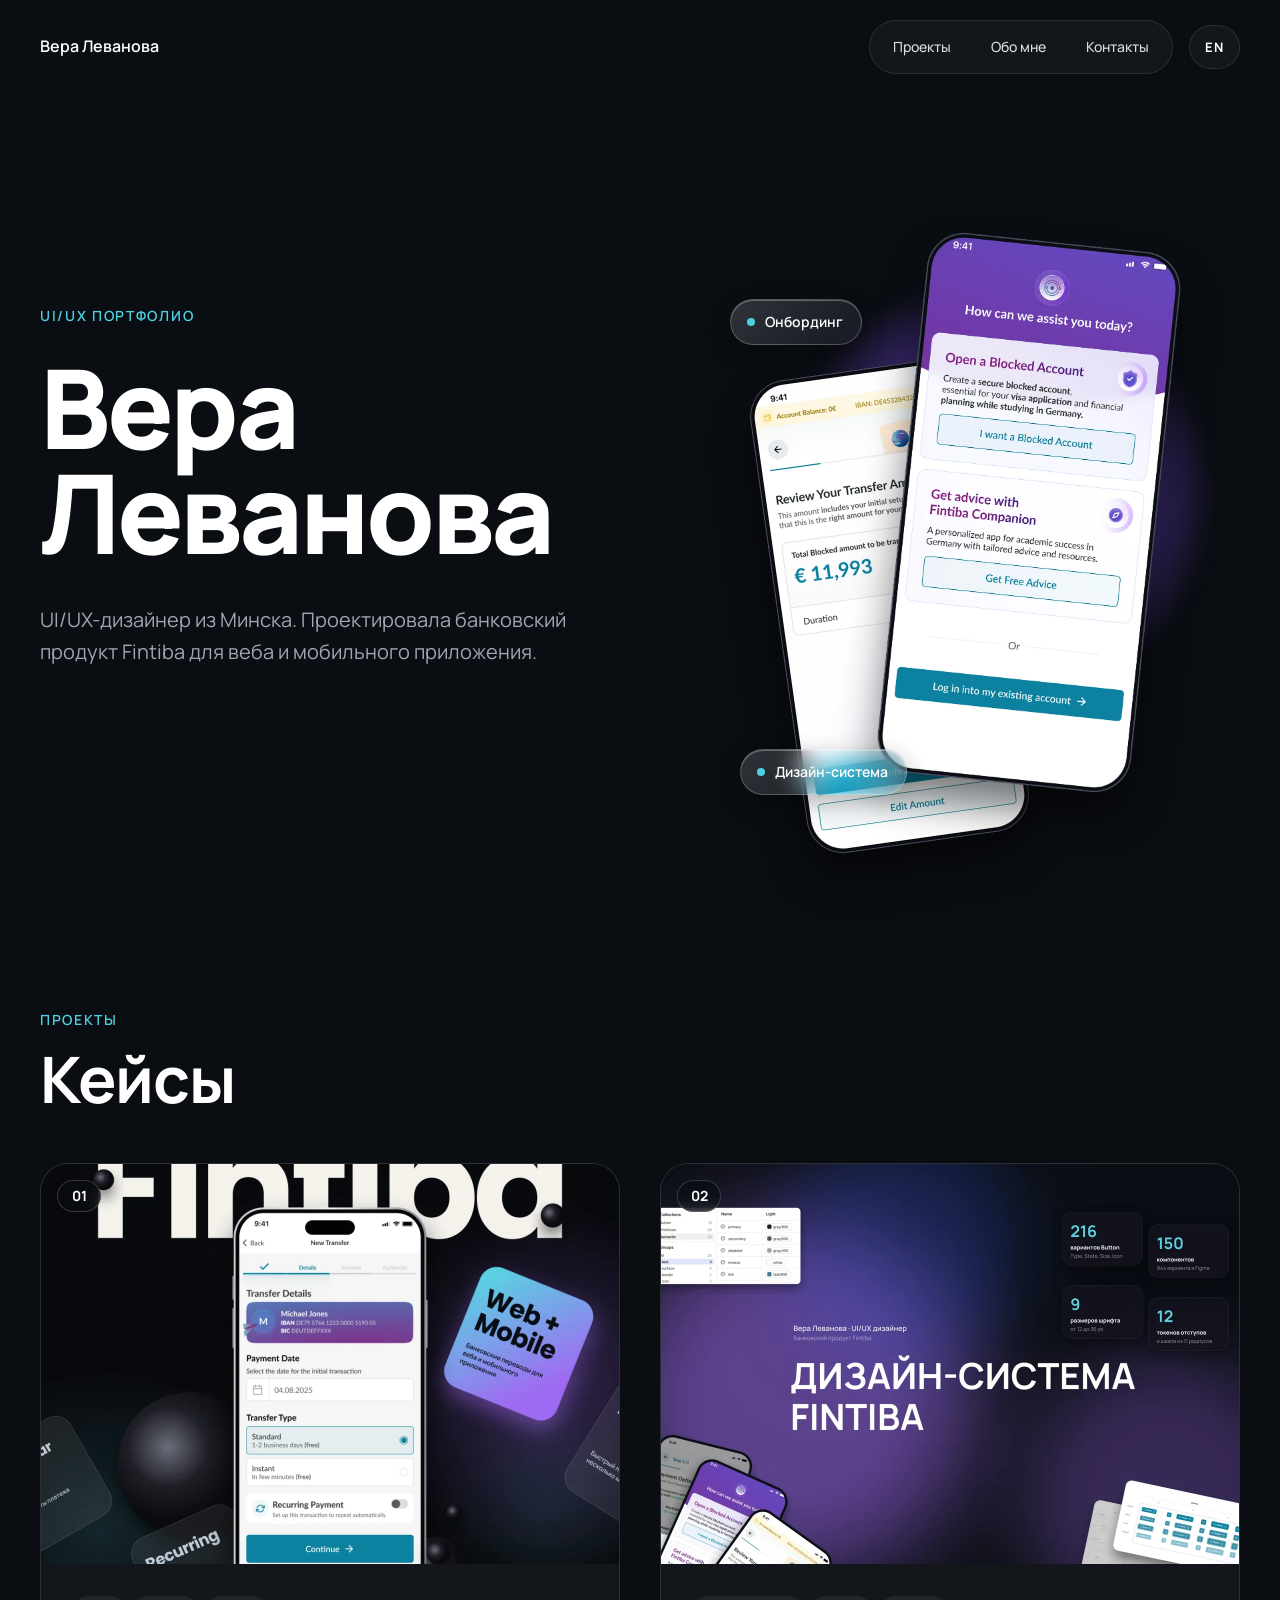
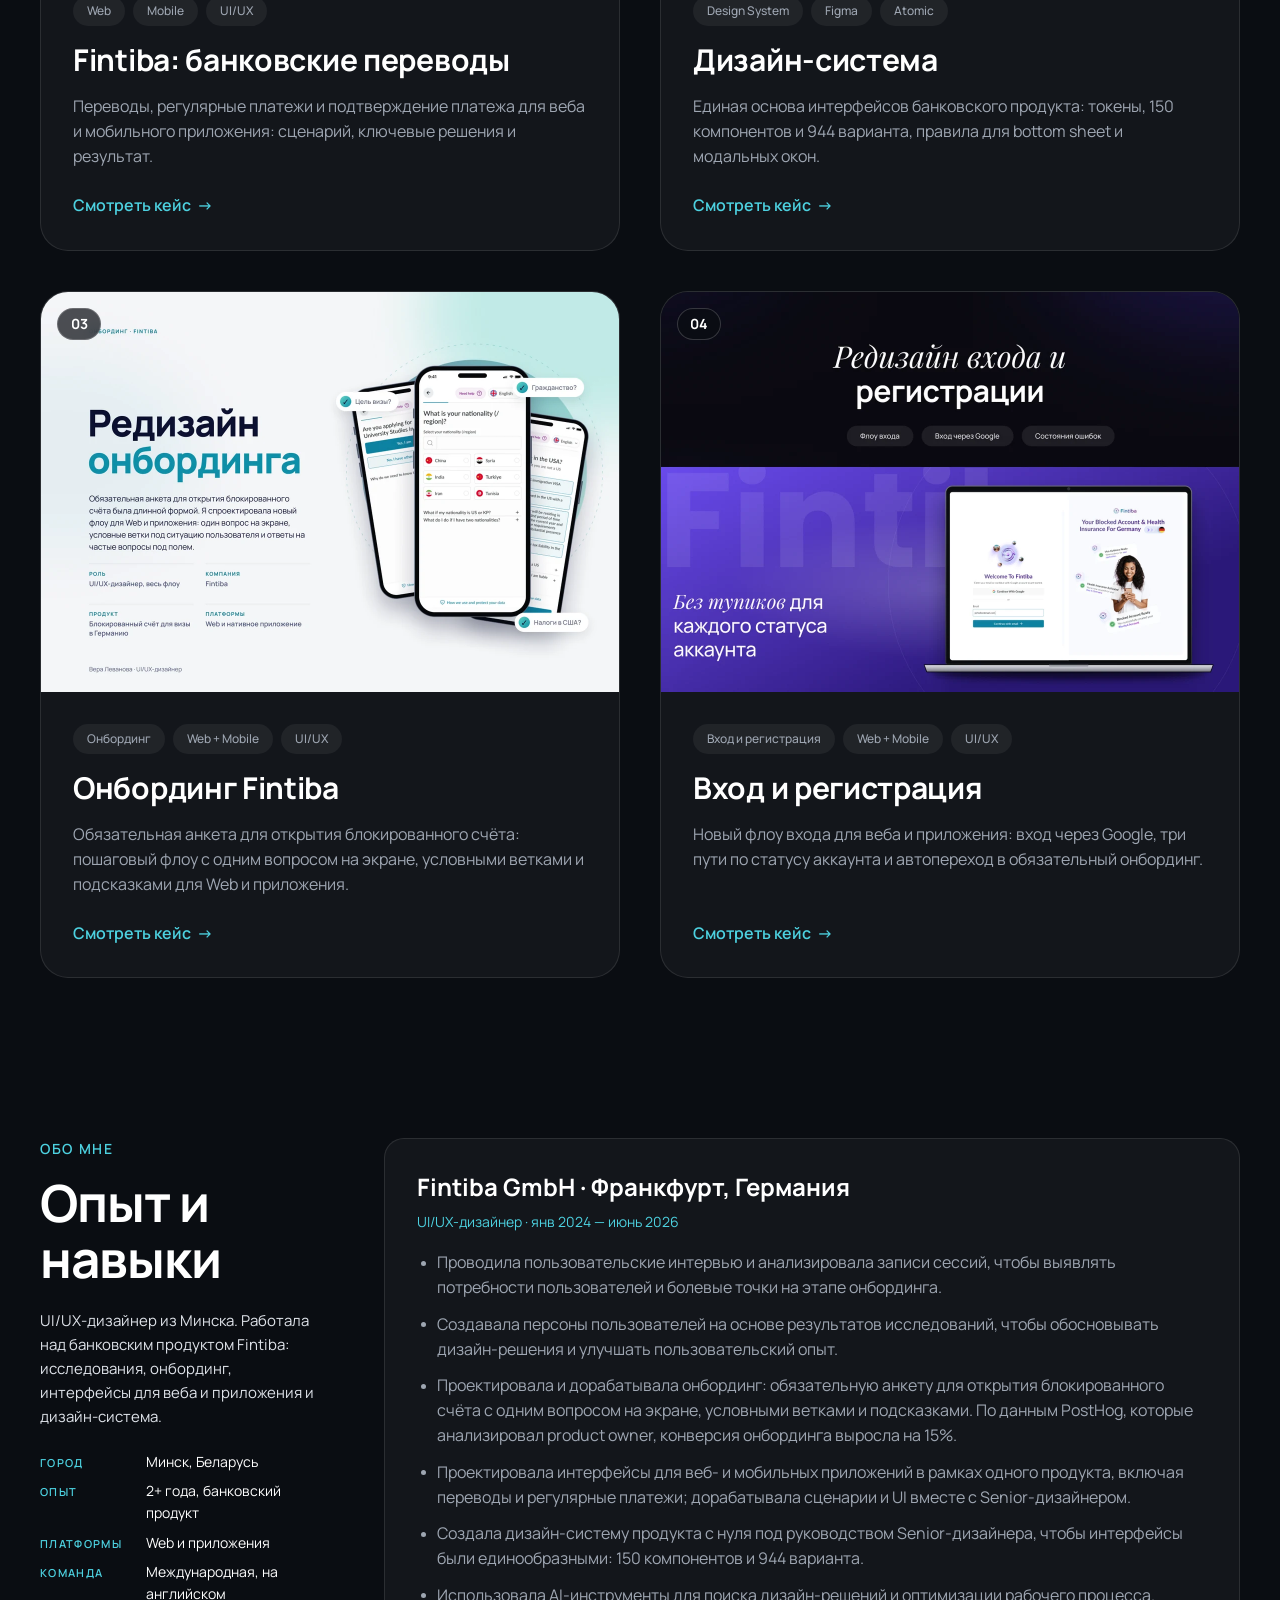
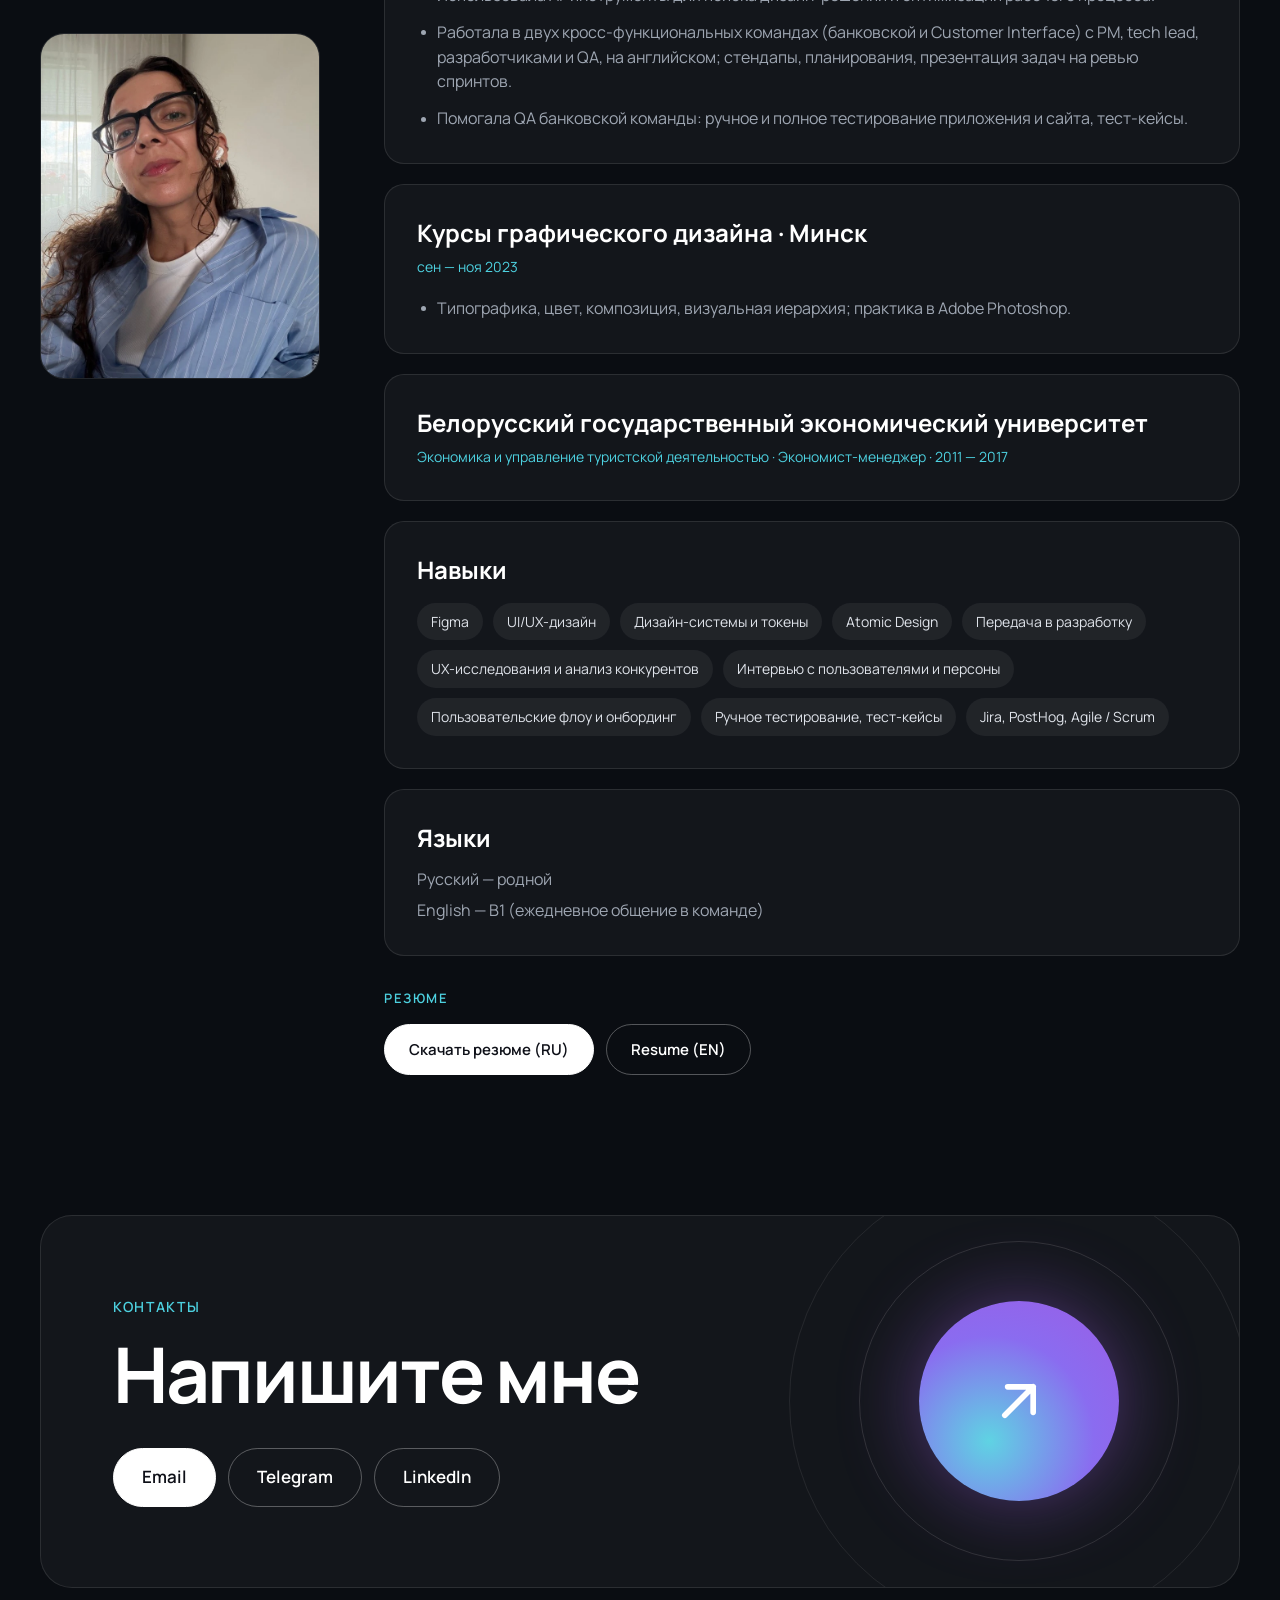
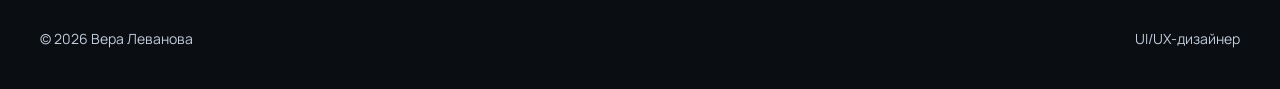
==== index.html @ b976a995 "Login cover: updated alt text Co-Authored-By: Claude Opus 5.5 <noreply@anthropic.com> Claude-Session" ====
<!doctype html>
<html lang="ru">
<head>
  <meta charset="utf-8">
  <meta name="viewport" content="width=device-width, initial-scale=1">
  <title>Вера Леванова — UI/UX-дизайнер</title>
  <meta name="description" content="Портфолио UI/UX-дизайнера Веры Левановой: онбординг, банковские переводы и дизайн-система банковского продукта Fintiba для веба и мобильного приложения.">
  <meta property="og:title" content="Вера Леванова — UI/UX-дизайнер">
  <meta property="og:description" content="Кейсы: онбординг, банковские переводы и дизайн-система Fintiba.">
  <meta property="og:type" content="website">
  <meta property="og:image" content="https://veralevanova.github.io/assets/img/og-cover.jpg">
  <meta property="og:image:width" content="1200">
  <meta property="og:image:height" content="630">
  <meta property="og:url" content="https://veralevanova.github.io/">
  <meta name="twitter:card" content="summary_large_image">
  <link rel="canonical" href="https://veralevanova.github.io/">
  <meta name="theme-color" content="#0a0d12">
  <link rel="alternate" hreflang="ru" href="https://veralevanova.github.io/">
  <link rel="alternate" hreflang="en" href="https://veralevanova.github.io/en/">
  <link rel="icon" href="assets/img/favicon.svg" type="image/svg+xml">
  <link rel="preconnect" href="https://fonts.googleapis.com">
  <link rel="preconnect" href="https://fonts.gstatic.com" crossorigin>
  <link href="https://fonts.googleapis.com/css2?family=Manrope:wght@400;500;600;700;800&display=swap" rel="stylesheet">
  <link rel="stylesheet" href="assets/css/site.css?v=1793400040">
</head>
<body class="home">
  <a class="skip-link" href="#main">Перейти к содержимому</a>

  <header class="site-header">
    <div class="container">
      <a class="brand" href="index.html">Вера Леванова</a>
      <button class="burger" type="button" aria-label="Меню" aria-expanded="false" aria-controls="site-nav"><span></span><span></span></button>
      <nav class="nav-pill" id="site-nav" aria-label="Основная навигация">
        <a href="#projects">Проекты</a>
        <a href="#about">Обо мне</a>
        <a href="#contacts">Контакты</a>
      </nav>
      <a class="lang-switch" href="en/" hreflang="en" lang="en" aria-label="English version">EN</a>
    </div>
  </header>

  <main id="main">
    <section class="hero">
      <div class="container hero-grid">
        <div class="hero-text">
          <p class="eyebrow">UI/UX портфолио</p>
          <h1>Вера<br>Леванова</h1>
          <p class="lead">UI/UX-дизайнер из Минска. Проектировала банковский продукт Fintiba для веба и мобильного приложения.</p>
        </div>
        <div class="hero-visual" aria-hidden="true">
          <div class="orb-glow"></div>
          <img class="ph ph--tr" src="assets/img/hero-phone-tr-hd2.webp" width="469" height="684" alt="">
          <img class="ph ph--home" src="assets/img/hero-phone-home-hd2.webp" width="490" height="746" alt="">
          <span class="hero-chip hero-chip--onb"><i></i>Онбординг</span>
          <span class="hero-chip hero-chip--ds"><i></i>Дизайн-система</span>
        </div>
      </div>
    </section>

    <section class="section" id="projects">
      <div class="container">
        <p class="eyebrow">Проекты</p>
        <h2 class="section-title">Кейсы</h2>

        <div class="cases-grid">
          <a class="case-card" href="cases/transfers.html">
            <span class="case-num">01</span>
            <img class="cover" src="assets/img/cover-transfers.webp?v=1793200008" width="1156" height="800" alt="Обложка кейса: экран нового перевода в мобильном приложении Fintiba" loading="lazy">
            <div class="body">
              <div class="tags"><span class="tag">Web</span><span class="tag">Mobile</span><span class="tag">UI/UX</span></div>
              <h3>Fintiba: банковские переводы</h3>
              <p>Переводы, регулярные платежи и подтверждение платежа для веба и мобильного приложения: сценарий, ключевые решения и результат.</p>
              <span class="link-arrow">Смотреть кейс <span class="arr" aria-hidden="true">→</span></span>
            </div>
          </a>

          <a class="case-card" href="cases/design-system.html">
            <span class="case-num">02</span>
            <img class="cover" src="assets/img/cover-ds.webp?v=1793200008" width="1156" height="800" alt="Обложка кейса: дизайн-система Fintiba, компоненты и цифры" loading="lazy">
            <div class="body">
              <div class="tags"><span class="tag">Design System</span><span class="tag">Figma</span><span class="tag">Atomic</span></div>
              <h3>Дизайн-система</h3>
              <p>Единая основа интерфейсов банковского продукта: токены, 150 компонентов и 944 варианта, правила для bottom sheet и модальных окон.</p>
              <span class="link-arrow">Смотреть кейс <span class="arr" aria-hidden="true">→</span></span>
            </div>
          </a>

          <a class="case-card" href="cases/onboarding.html">
            <span class="case-num">03</span>
            <img class="cover" src="assets/img/cover-onb.webp?v=1793200008" width="1156" height="800" alt="Обложка кейса: редизайн онбординга, экраны анкеты в телефоне" loading="lazy">
            <div class="body">
              <div class="tags"><span class="tag">Онбординг</span><span class="tag">Web + Mobile</span><span class="tag">UI/UX</span></div>
              <h3>Онбординг Fintiba</h3>
              <p>Обязательная анкета для открытия блокированного счёта: пошаговый флоу с одним вопросом на экране, условными ветками и подсказками для Web и приложения.</p>
              <span class="link-arrow">Смотреть кейс <span class="arr" aria-hidden="true">→</span></span>
            </div>
          </a>
          <a class="case-card" href="cases/login.html">
            <span class="case-num">04</span>
            <img class="cover" src="assets/img/cover-login.webp?v=1793471242" width="1156" height="800" alt="Обложка кейса: редизайн входа и регистрации, ноутбук с экраном входа через Google" loading="lazy">
            <div class="body">
              <div class="tags"><span class="tag">Вход и регистрация</span><span class="tag">Web + Mobile</span><span class="tag">UI/UX</span></div>
              <h3>Вход и регистрация</h3>
              <p>Новый флоу входа для веба и приложения: вход через Google, три пути по статусу аккаунта и автопереход в обязательный онбординг.</p>
              <span class="link-arrow">Смотреть кейс <span class="arr" aria-hidden="true">→</span></span>
            </div>
          </a>
        </div>
      </div>
    </section>

    <section class="section" id="about">
      <div class="container about-grid">
        <div class="about-left">
          <p class="eyebrow">Обо мне</p>
          <h2 class="section-title">Опыт и<br>навыки</h2>
          <p class="about-intro">UI/UX-дизайнер из Минска. Работала над банковским продуктом Fintiba: исследования, онбординг, интерфейсы для веба и приложения и дизайн-система.</p>
          <dl class="facts">
            <div><dt>Город</dt><dd>Минск, Беларусь</dd></div>
            <div><dt>Опыт</dt><dd>2+ года, банковский продукт</dd></div>
            <div><dt>Платформы</dt><dd>Web и приложения</dd></div>
            <div><dt>Команда</dt><dd>Международная, на английском</dd></div>
          </dl>
          <img class="portrait" src="assets/img/portrait.webp" width="680" height="840" alt="Вера Леванова" loading="lazy">
        </div>

        <div class="about-cards">
          <article class="info-card">
            <h3>Fintiba GmbH · Франкфурт, Германия</h3>
            <p class="meta">UI/UX-дизайнер · янв 2024 — июнь 2026</p>
            <ul>
              <li>Проводила пользовательские интервью и анализировала записи сессий, чтобы выявлять потребности пользователей и болевые точки на этапе онбординга.</li>
              <li>Создавала персоны пользователей на основе результатов исследований, чтобы обосновывать дизайн-решения и улучшать пользовательский опыт.</li>
              <li>Проектировала и дорабатывала онбординг: обязательную анкету для открытия блокированного счёта с одним вопросом на экране, условными ветками и подсказками. По данным PostHog, которые анализировал product owner, конверсия онбординга выросла на 15%.</li>
              <li>Проектировала интерфейсы для веб- и мобильных приложений в рамках одного продукта, включая переводы и регулярные платежи; дорабатывала сценарии и UI вместе с Senior-дизайнером.</li>
              <li>Создала дизайн-систему продукта с нуля под руководством Senior-дизайнера, чтобы интерфейсы были единообразными: 150 компонентов и 944 варианта.</li>
              <li>Использовала AI-инструменты для поиска дизайн-решений и оптимизации рабочего процесса.</li>
              <li>Работала в двух кросс-функциональных командах (банковской и Customer Interface) с PM, tech lead, разработчиками и QA, на английском; стендапы, планирования, презентация задач на ревью спринтов.</li>
              <li>Помогала QA банковской команды: ручное и полное тестирование приложения и сайта, тест-кейсы.</li>
            </ul>
          </article>

          <article class="info-card">
            <h3>Курсы графического дизайна · Минск</h3>
            <p class="meta">сен — ноя 2023</p>
            <ul>
              <li>Типографика, цвет, композиция, визуальная иерархия; практика в Adobe Photoshop.</li>
            </ul>
          </article>

          <article class="info-card">
            <h3>Белорусский государственный экономический университет</h3>
            <p class="meta">Экономика и управление туристской деятельностью · Экономист-менеджер · 2011 — 2017</p>
          </article>

          <article class="info-card">
            <h3>Навыки</h3>
            <div class="chips">
              <span class="chip">Figma</span><span class="chip">UI/UX-дизайн</span><span class="chip">Дизайн-системы и токены</span><span class="chip">Atomic Design</span>
              <span class="chip">Передача в разработку</span><span class="chip">UX-исследования и анализ конкурентов</span><span class="chip">Интервью с пользователями и персоны</span>
              <span class="chip">Пользовательские флоу и онбординг</span><span class="chip">Ручное тестирование, тест-кейсы</span><span class="chip">Jira, PostHog, Agile / Scrum</span>
            </div>
          </article>

          <article class="info-card">
            <h3>Языки</h3>
            <div class="langs">
              <span>Русский — родной</span>
              <span>English — B1 (ежедневное общение в команде)</span>
            </div>
          </article>

          <div class="resume">
            <p class="eyebrow">Резюме</p>
            <div class="resume-actions">
              <a class="btn btn--solid" href="assets/cv/CV_Levanova_RU.pdf" download>Скачать резюме (RU)</a>
              <a class="btn" href="assets/cv/CV_Levanova_EN.pdf" download>Resume (EN)</a>
            </div>
          </div>
        </div>
      </div>
    </section>
  </main>

  <footer class="contacts" id="contacts">
    <div class="container">
      <div class="contact-card">
        <p class="eyebrow">Контакты</p>
        <h2>Напишите мне</h2>
        <div class="contact-actions">
          <a class="btn btn--solid" href="mailto:veralevanova27@gmail.com">Email</a>
          <a class="btn" href="https://t.me/verra_lv" target="_blank" rel="noopener">Telegram</a>
          <a class="btn" href="https://www.linkedin.com/in/vera-levanova-6b0aa3266" target="_blank" rel="noopener">LinkedIn</a>
        </div>
        <a class="orb" href="https://t.me/verra_lv" target="_blank" rel="noopener" aria-label="Написать в Telegram">
          <svg viewBox="0 0 24 24" fill="none" stroke="#fff" stroke-width="2" stroke-linecap="round" stroke-linejoin="round" aria-hidden="true"><path d="M7 17 17 7M8 7h9v9"/></svg>
        </a>
      </div>
      <div class="site-footer">
        <span>© 2026 Вера Леванова</span>
        <span>UI/UX-дизайнер</span>
      </div>
    </div>
  </footer>
  <script src="assets/js/home.js?v=1793200008" defer></script>
</body>
</html>
---- assets/css/site.css ----
/* ==========================================================
   Портфолио Веры Левановой — общие стили
   Оболочка сайта тёмная; кейс онбординга — светлый (body.theme-light)
   ========================================================== */

:root {
  /* тёмная оболочка */
  --bg: #0a0d12;
  --surface: rgba(255, 255, 255, 0.04);
  --surface-2: rgba(255, 255, 255, 0.06);
  --border: rgba(255, 255, 255, 0.10);
  --text: #ffffff;
  --muted: #9ea6b2;
  --accent: #4dd1e0;

  /* светлый кейс */
  --l-bg: #f5f6f8;
  --l-card: #ffffff;
  --l-border: #e3e6ee;
  --l-navy: #0b1030;
  --l-slate: #4f587a;
  --l-teal-text: #0b7285;
  --l-teal: #0c7e94;
  --l-coral: #c2410c;
  --l-shadow: 0 12px 30px rgba(11, 16, 48, 0.05);
  --grad-teal: linear-gradient(135deg, #0b5a72 0%, #11788f 45%, #2aa5b4 100%);

  --container: 1200px;
  --gutter: 120px;
  --radius-lg: 28px;
  --radius-md: 20px;
  --font: "Manrope", system-ui, -apple-system, "Segoe UI", sans-serif;
}

*, *::before, *::after { box-sizing: border-box; }
html { scroll-behavior: smooth; -webkit-text-size-adjust: 100%; }
body {
  margin: 0;
  font-family: var(--font);
  background: var(--bg);
  color: var(--text);
  font-size: 16px;
  line-height: 1.55;
  -webkit-font-smoothing: antialiased;
}
img { display: block; max-width: 100%; height: auto; }
a { color: inherit; }
h1, h2, h3, h4, p { margin: 0; }
ul { margin: 0; padding: 0; list-style: none; }

.container {
  width: 100%;
  max-width: calc(var(--container) + 2 * 40px);
  margin: 0 auto;
  padding: 0 40px;
}

.skip-link {
  position: absolute; left: -999px; top: 8px;
  background: var(--accent); color: #000; padding: 8px 14px; border-radius: 8px; z-index: 100;
}
.skip-link:focus { left: 16px; }

:focus-visible { outline: 2px solid var(--accent); outline-offset: 3px; border-radius: 6px; }

/* ---------- навигация ---------- */
.site-header { padding: 40px 0 0; position: relative; z-index: 5; }
.site-header .container { display: flex; flex-wrap: wrap; align-items: center; justify-content: space-between; gap: 12px 16px; }
.brand, .nav-pill a { white-space: nowrap; }
.brand { font-weight: 600; font-size: 16px; text-decoration: none; }
.nav-pill {
  display: flex; gap: 4px; padding: 5px;
  background: var(--surface); border: 1px solid var(--border); border-radius: 999px;
}
.nav-pill a {
  text-decoration: none; font-size: 14px; font-weight: 500;
  padding: 10px 18px; border-radius: 999px; color: var(--text); opacity: .85;
  transition: background .2s, opacity .2s;
}
.nav-pill a:hover { background: var(--surface-2); opacity: 1; }
.nav-pill a[aria-current="page"] { color: var(--accent); opacity: 1; }

/* ---------- общие элементы ---------- */
.eyebrow {
  font-size: 14px; font-weight: 600; letter-spacing: .12em; text-transform: uppercase;
  color: var(--accent);
}
.tag {
  display: inline-block; font-size: 12px; font-weight: 500;
  padding: 6px 14px; border-radius: 999px; background: rgba(255,255,255,.06); color: var(--muted);
}
.link-arrow {
  color: var(--accent); font-weight: 600; text-decoration: none; font-size: 16px;
  display: inline-flex; gap: 6px; align-items: center;
}
.link-arrow:hover { text-decoration: underline; text-underline-offset: 4px; }

/* ==========================================================
   ГЛАВНАЯ
   ========================================================== */
.hero { padding: 150px 0 140px; }
.hero h1 {
  font-size: clamp(64px, 10.3vw, 148px); line-height: .95; font-weight: 700;
  letter-spacing: -0.03em; margin: 28px 0 40px;
}
.hero .lead { max-width: 640px; font-size: 20px; color: var(--muted); line-height: 1.6; }

.section { padding: 80px 0; }
.section-title { font-size: clamp(40px, 5vw, 64px); font-weight: 700; letter-spacing: -0.02em; line-height: 1.1; margin-top: 14px; }

/* карточки кейсов */
.cases-grid { display: grid; grid-template-columns: minmax(0, 1fr) minmax(0, 1fr); gap: 40px; margin-top: 48px; }
.case-card {
  display: flex; flex-direction: column;
  background: var(--surface); border: 1px solid var(--border); border-radius: var(--radius-lg);
  overflow: hidden; text-decoration: none; color: inherit;
  transition: transform .25s ease, border-color .25s ease;
}
.case-card:hover { transform: translateY(-4px); border-color: rgba(255,255,255,.2); }
.case-card .cover { aspect-ratio: 578 / 400; width: 100%; object-fit: cover; }
.case-card .body { padding: 32px; display: flex; flex-direction: column; gap: 16px; flex: 1; }
.case-card .tags { display: flex; flex-wrap: wrap; gap: 8px; }
.case-card h3 { font-size: 30px; font-weight: 700; line-height: 1.2; letter-spacing: -0.01em; }
.case-card p { color: var(--muted); font-size: 16px; }
.case-card .link-arrow { margin-top: auto; padding-top: 8px; }
.case-card--wide { grid-column: 1 / -1; flex-direction: row; }
.case-card--wide .cover { width: 50%; aspect-ratio: auto; min-height: 400px; }
.case-card--wide .body { justify-content: center; padding: 48px; }

/* обо мне */
.about-grid { display: grid; grid-template-columns: 320px minmax(0, 1fr); gap: 80px; align-items: start; }
.about-grid .sticky { position: sticky; top: 40px; }
.about-cards { display: flex; flex-direction: column; gap: 20px; }
.info-card {
  background: var(--surface); border: 1px solid var(--border); border-radius: var(--radius-md);
  padding: 32px;
}
.info-card h3 { font-size: 24px; font-weight: 700; line-height: 1.3; }
.info-card .meta { color: var(--accent); font-size: 14px; margin-top: 8px; }
.info-card ul { margin-top: 18px; display: flex; flex-direction: column; gap: 12px; }
.info-card li { position: relative; padding-left: 20px; color: var(--muted); font-size: 16px; }
.info-card li::before { content: ""; position: absolute; left: 4px; top: .65em; width: 5px; height: 5px; border-radius: 50%; background: var(--muted); }
.chips { display: flex; flex-wrap: wrap; gap: 10px; margin-top: 18px; }
.chip { font-size: 14px; padding: 8px 14px; border-radius: 999px; background: rgba(255,255,255,.06); color: #dfe3ea; }
.langs { margin-top: 14px; color: var(--muted); display: flex; flex-direction: column; gap: 6px; }

/* контакты (общий подвал) */
.contacts { padding: 60px 0 40px; background: var(--bg); color: var(--text); }
.contact-card {
  position: relative; overflow: hidden;
  background: var(--surface); border: 1px solid var(--border); border-radius: 32px;
  padding: 80px 72px; min-height: 360px;
}
.contact-card h2 { font-size: clamp(44px, 6vw, 80px); font-weight: 700; letter-spacing: -0.03em; line-height: 1; margin: 18px 0 36px; position: relative; z-index: 1; }
.contact-actions { display: flex; flex-wrap: wrap; gap: 12px; position: relative; z-index: 1; }
.btn {
  display: inline-flex; align-items: center; justify-content: center;
  padding: 15px 28px; border-radius: 999px; font-weight: 600; font-size: 17px; text-decoration: none;
  border: 1px solid rgba(255,255,255,.3); color: var(--text); transition: background .2s;
}
.btn:hover { background: rgba(255,255,255,.08); }
.btn--solid { background: #fff; color: #0d0f17; border-color: #fff; }
.btn--solid:hover { background: #e9ecf1; }
.orb {
  position: absolute; right: 120px; top: 50%; transform: translateY(-50%);
  width: 200px; height: 200px; border-radius: 50%;
  background: radial-gradient(circle at 35% 70%, #5fd3e3 0%, #8a6cf0 55%, #9b5de5 100%);
  box-shadow: 0 0 80px rgba(155, 93, 229, .45);
  display: grid; place-items: center;
}
.orb::before, .orb::after {
  content: ""; position: absolute; border-radius: 50%; border: 1px solid rgba(255,255,255,.12);
}
.orb::before { inset: -60px; }
.orb::after { inset: -130px; border-color: rgba(255,255,255,.08); }
.orb svg { width: 56px; height: 56px; }
.site-footer { display: flex; justify-content: space-between; gap: 16px; color: #c2ccdb; font-size: 14px; padding: 40px 0 0; }

/* ==========================================================
   КЕЙС (светлый)
   ========================================================== */
body.theme-light { background: var(--l-bg); color: var(--l-navy); }
.theme-light .site-header .brand { color: var(--l-navy); }
.theme-light .nav-pill { background: rgba(255,255,255,.75); border-color: var(--l-border); backdrop-filter: blur(8px); }
.theme-light .nav-pill a { color: var(--l-navy); }
.theme-light .nav-pill a:hover { background: #eef1f5; }
.theme-light :focus-visible { outline-color: var(--l-teal-text); }

.case { --pad: 120px; }
.case section { padding: 96px 0; position: relative; overflow-x: clip; }
/* соседние разделы на одном фоне не удваивают отступ */
.case section:not([style]):not(.divider) + section:not([style]):not(.divider) { padding-top: 16px; }
.case .divider + section:not([style]) { padding-top: 56px; }
.case .eyebrow, .case .num { color: var(--l-teal-text); }
.case .num { font-size: 14px; font-weight: 600; letter-spacing: .12em; display: block; margin-bottom: 22px; }
.case h2 { font-size: clamp(36px, 4.4vw, 52px); font-weight: 700; letter-spacing: -0.02em; line-height: 1.15; }
.case h3 { font-weight: 700; line-height: 1.3; }
.case .sub { font-size: 20px; color: var(--l-slate); margin-top: 14px; max-width: 900px; }
.case p { color: var(--l-slate); }
.mark {
  display: inline-block; background: var(--l-teal); color: #fff;
  border-radius: 16px; padding: 0 .22em .06em; line-height: 1.2;
}
.card {
  background: var(--l-card); border: 1px solid var(--l-border); border-radius: var(--radius-lg);
  box-shadow: var(--l-shadow); padding: 28px;
}
.card .label { font-size: 14px; font-weight: 600; letter-spacing: .12em; text-transform: uppercase; color: var(--l-teal-text); }
.card--teal { background: var(--grad-teal); border: none; color: #fff; }
.card--teal p, .card--teal h3 { color: #fff; }
.card--teal .label { color: rgba(255,255,255,.92); }
.bullets { display: flex; flex-direction: column; gap: 14px; }
.bullets li { position: relative; padding-left: 26px; color: var(--l-slate); font-size: 19px; }
.bullets li::before { content: ""; position: absolute; left: 0; top: .5em; width: 11px; height: 11px; border-radius: 50%; background: var(--l-teal); }
figure { margin: 0; }
figcaption { font-size: 15px; color: var(--l-slate); margin-top: 12px; }

/* обложка */
.case-hero { padding: 80px 0 60px !important; }
.case-hero .grid { display: grid; grid-template-columns: minmax(0, 1fr) minmax(0, 1fr); gap: 40px; align-items: center; }
.case-hero h1 { font-size: clamp(56px, 6.5vw, 92px); line-height: 1; font-weight: 700; letter-spacing: -0.03em; margin: 40px 0 36px; }
.case-hero h1 span { color: var(--l-teal); display: block; }
.case-hero .lead { font-size: 20px; color: var(--l-navy); max-width: 560px; line-height: 1.6; }
.meta-grid { display: grid; grid-template-columns: minmax(0, 1fr) minmax(0, 1fr); gap: 28px 30px; margin-top: 34px; max-width: 560px; }
.meta-grid div { border-top: 1px solid var(--l-border); padding-top: 14px; }
.meta-grid dt { font-size: 14px; font-weight: 600; letter-spacing: .12em; color: var(--l-teal-text); text-transform: uppercase; }
.meta-grid dd { margin: 6px 0 0; font-size: 17px; color: var(--l-navy); }
.byline { margin-top: 48px; font-size: 15px; color: var(--l-slate); }

/* лента */
.ribbon { overflow: hidden; padding-bottom: 0 !important; }
.ribbon h2 { font-size: clamp(48px, 8.6vw, 124px); line-height: 1; letter-spacing: -0.03em;
  background: linear-gradient(90deg, #0b1030 0%, #0c4a68 55%, #0c7e94 100%); -webkit-background-clip: text; background-clip: text; color: transparent; }
.ribbon .strip { width: 100%; margin-top: 60px; }

/* бегущая лента экранов */
.marquee { position: relative; margin-top: 56px; padding: 10px 0 40px; overflow: hidden; }
.marquee::before { content: ""; position: absolute; left: 2%; right: 2%; bottom: 0; height: 55%; border-radius: 50%;
  background: rgba(95, 211, 198, .35); filter: blur(70px); pointer-events: none; }
.marquee__track { display: flex; width: max-content; position: relative; will-change: transform; }
.marquee__group { display: flex; align-items: flex-start; }
.marquee__group img { width: 236px; height: auto; flex: none; margin-right: -42px; }
.marquee__group img:nth-child(even) { transform: translateY(28px); }
@media (max-width: 860px) {
  .marquee { margin-top: 32px; }
  .marquee__group img { width: 168px; margin-right: -30px; }
}
@media (prefers-reduced-motion: reduce) {
  .marquee { overflow-x: auto; }
  .marquee__group[aria-hidden="true"] { display: none; }
}

/* разделитель разделов */
.divider { padding: 60px 0 !important; overflow: hidden; }
.divider .progress { height: 4px; background: #dfe2e8; border-radius: 4px; position: relative; margin-bottom: 60px; }
.divider .progress span { position: absolute; left: 0; top: 0; bottom: 0; border-radius: 4px; background: linear-gradient(90deg, #0b5a72, #2aa5b4); }
.divider h2 { font-size: clamp(44px, 5vw, 72px); margin-top: 10px; }
.divider .big-num { position: absolute; right: 0; top: -20px; font-size: clamp(160px, 24vw, 340px); font-weight: 800; line-height: 1;
  color: #0e8fa8; opacity: .08; pointer-events: none; letter-spacing: -0.04em; }
.divider .container { position: relative; }

/* о проекте */
.about-case { display: grid; grid-template-columns: repeat(4, minmax(0, 1fr)); gap: 20px; margin-top: 44px; }
.about-case .screen { grid-column: span 2; grid-row: span 2; border-radius: var(--radius-lg); overflow: hidden; }
.about-case .screen { background: var(--grad-teal); padding: 36px 36px 0; display: flex; align-items: flex-end; min-height: 400px; }
.browser { width: 100%; height: 100%; background: #fff; border-radius: 14px 14px 0 0; overflow: hidden; box-shadow: 0 24px 50px rgba(5, 40, 55, .35); display: flex; flex-direction: column; }
.browser__bar { flex: none; height: 30px; background: #e7ebf1; display: flex; align-items: center; gap: 7px; padding: 0 14px; }
.browser__bar i { width: 10px; height: 10px; border-radius: 50%; background: #ff5f57; }
.browser__bar i:nth-child(2) { background: #febc2e; }
.browser__bar i:nth-child(3) { background: #28c840; }
.about-case .screen .browser img { width: 100%; flex: 1; min-height: 0; object-fit: cover; object-position: left top; }
.about-case .product { grid-column: span 2; }
.about-case .wide { grid-column: span 2; }
.about-case h3 { font-size: 24px; margin: 10px 0 12px; }
.about-case .card .big { font-size: 48px; font-weight: 700; letter-spacing: -0.02em; line-height: 1; color: var(--l-teal-text); }
.about-case .card p { font-size: 17px; }
.about-case .role p, .about-case .team p { color: var(--l-navy); margin-top: 12px; }

.about-case .card.stat { background: var(--grad-teal); border: none; }
.about-case .card.stat .big, .about-case .card.stat p { color: #fff !important; }
.about-case .card.team { background: linear-gradient(135deg, #ffffff 0%, #ffffff 45%, #e3f3f5 100%); }

/* объём работы */
.scope { display: grid; grid-template-columns: repeat(5, minmax(0, 1fr)); gap: 24px; margin-top: 48px; padding: 0; list-style: none; }
.scope-item p { font-size: 16px; color: var(--l-slate); padding: 0 6px; }
.scope-card {
  position: relative; aspect-ratio: 4 / 5; border-radius: 28px; padding: 28px 26px;
  display: flex; flex-direction: column; background: #fff; border: 1px solid var(--l-border);
  box-shadow: 0 18px 40px rgba(11, 16, 48, .07); transition: transform .3s ease;
}
.scope-card { transform: rotate(var(--r, 0deg)) translateY(var(--y, 0px)); }
.scope-item:nth-child(1) { --r: -7deg; --y: 0px; }
.scope-item:nth-child(2) { --r: 5deg;  --y: 30px; }
.scope-item:nth-child(3) { --r: -5deg; --y: -5px; }
.scope-item:nth-child(4) { --r: 6deg;  --y: 30px; }
.scope-item:nth-child(5) { --r: -4deg; --y: 5px; }
/* пунктирная линия с точками между карточками и подписями, как в макете */
.scope-item { position: relative; }
.scope-item p { position: relative; margin-top: 76px !important; }
.scope-item p::before { content: ""; position: absolute; left: 50%; top: -44px; width: 12px; height: 12px; margin-left: -6px; border-radius: 50%; background: var(--l-teal); }
.scope-item:not(:last-child) p::after { content: ""; position: absolute; left: 50%; top: -38px; width: calc(100% + 24px); height: 26px;
  border-bottom: 1.5px dashed #6cc3cc; border-radius: 0 0 50% 50% / 0 0 100% 100%; }
.scope-card--teal { background: var(--grad-teal); border: none; color: #fff; }
.scope-icon {
  width: 76px; height: 76px; border-radius: 50%; display: grid; place-items: center;
  background: var(--grad-teal); color: #fff; box-shadow: 0 10px 24px rgba(11, 90, 114, .25);
}
.scope-card--teal .scope-icon { background: rgba(255, 255, 255, .16); box-shadow: inset 0 0 0 1px rgba(255,255,255,.28); }
.scope-icon svg { width: 34px; height: 34px; }
.scope-n { margin-top: auto; font-size: 14px; font-weight: 700; color: var(--l-teal-text); }
.scope-card--teal .scope-n { color: rgba(255,255,255,.85); }
.scope-card h3 { font-size: 21px; line-height: 1.25; margin-top: 8px; color: var(--l-navy); }
.scope-card--teal h3 { color: #fff; }

/* проблема */
.problem { display: grid; grid-template-columns: minmax(0, 1.55fr) minmax(0, 1fr); gap: 40px; margin-top: 40px; align-items: start; }
.problem .cards { display: flex; flex-direction: column; gap: 16px; }
.problem .card { padding: 24px 28px; }
.problem .card .label { color: var(--l-coral); }
.problem .card h3 { font-size: 20px; margin: 6px 0 8px; }
.problem .card p { font-size: 15px; }
.note { font-size: 16px; color: var(--l-slate); margin-top: 40px; }

/* цель */
.goal { display: grid; grid-template-columns: 440px minmax(0, 1fr); gap: 80px; }
.goal .card--teal { margin-top: 44px; padding: 36px; }
.goal .card--teal h3 { font-size: 24px; margin: 16px 0 16px; }
.goal .card--teal p { font-size: 17px; }
.goal .intro { font-size: 19px; }
.goal .items { margin-top: 40px; display: flex; flex-direction: column; gap: 30px; }
.goal .items h3 { font-size: 20px; margin-bottom: 10px; color: var(--l-navy); }

/* исследование */
.research { display: grid; grid-template-columns: minmax(0, 1fr) minmax(0, 1fr); gap: 80px; margin-top: 44px; }
.research p { font-size: 19px; }
.table-wrap { overflow-x: auto; margin-top: 24px; border-radius: var(--radius-lg); background: #fff; border: 1px solid var(--l-border); box-shadow: var(--l-shadow); }
.cmp { width: 100%; min-width: 820px; border-collapse: collapse; font-size: 15px; text-align: center; }
.cmp th, .cmp td { padding: 20px 12px; border-bottom: 1px solid var(--l-border); }
.cmp tr:last-child th, .cmp tr:last-child td { border-bottom: none; }
.cmp thead th { font-weight: 700; color: var(--l-navy); }
.cmp tbody th { text-align: left; font-weight: 600; color: var(--l-navy); padding-left: 28px; width: 190px; }
.cmp td { color: var(--l-slate); }
.cmp .after { background: #e6f3f5; color: var(--l-teal-text); font-weight: 700; }
.cmp .bad { color: #b42318; }
.yes, .no { display: inline-grid; place-items: center; width: 34px; height: 34px; border-radius: 50%; font-weight: 700; }
.yes { background: var(--l-teal); color: #fff; }
.no { background: #fde4e1; color: #b42318; }
.insights { display: grid; grid-template-columns: minmax(0, 1fr) minmax(0, 1fr); gap: 30px; margin-top: 24px; }
.insights .card { padding: 32px; }
.insights h3 { font-size: 24px; margin: 10px 0 12px; }

/* проблемы и решения */
.pairs-head { display: grid; grid-template-columns: minmax(0, 1fr) 56px minmax(0, 1.05fr); gap: 0; margin-top: 44px; }
.pairs-head span { text-transform: uppercase; font-size: 14px; font-weight: 600; letter-spacing: .12em; }
.pairs-head span:first-child { color: var(--l-coral); }
.pairs-head span:last-child { color: var(--l-teal-text); grid-column: 3; }
.pair { display: grid; grid-template-columns: minmax(0, 1fr) 56px minmax(0, 1.05fr); align-items: stretch; margin-top: 18px; }
.pair .before { background: linear-gradient(135deg, #fff1ef, #ffffff); border: 1px solid #f6d5cf; border-radius: var(--radius-lg); padding: 28px; display: flex; gap: 22px; align-items: center; }
.pair .before .n { flex: none; width: 44px; height: 44px; border-radius: 50%; display: grid; place-items: center; background: #fde4e1; color: var(--l-coral); font-weight: 700; font-size: 15px; }
.pair .before h3 { font-size: 22px; color: var(--l-navy); }
.pair .before p { margin-top: 6px; font-size: 16px; }
.pair .arrow { display: grid; place-items: center; }
.pair .arrow span { width: 44px; height: 44px; border-radius: 50%; background: #fff; border: 1px solid var(--l-border); display: grid; place-items: center; color: var(--l-teal-text); font-size: 18px; }
.pair .after { display: grid; grid-template-columns: minmax(0, 1fr) 214px; gap: 20px; align-items: center; padding: 20px 20px 20px 28px; }
.pair .after h3 { font-size: 22px; }
.pair .after p { font-size: 16px; margin-top: 8px; }
.pair .after img { border-radius: 12px; border: 1px solid var(--l-border); width: 214px; }

/* один шаг */
.annotations { display: grid; grid-template-columns: repeat(5, minmax(0, 1fr)); gap: 16px; margin-top: 32px; position: relative; z-index: 1; }
.annotations .card { padding: 22px; }
.annotations .n { width: 30px; height: 30px; border-radius: 50%; background: #7fd9d6; color: var(--l-navy); display: grid; place-items: center; font-weight: 700; font-size: 14px; }
.annotations h3 { font-size: 17px; margin: 18px 0 6px; }
.annotations p { font-size: 14px; }
.wide-figure { margin-top: 44px; }
.wide-figure img { border-radius: 24px; box-shadow: 0 41px 86px rgba(0, 0, 0, .45); }

/* ветки */
.legend { margin-top: 26px; width: 100%; max-width: 566px; }
.branches { display: grid; grid-template-columns: repeat(3, minmax(0, 1fr)); gap: 24px; margin-top: 28px; align-items: start; }
.branches img { width: 100%; border-radius: 24px; box-shadow: 0 12px 30px rgba(11, 16, 48, .06); }
.branches .span-2 { grid-column: span 2; }

/* вход / сша */
.split { display: grid; grid-template-columns: minmax(0, 1fr) minmax(0, 1fr); gap: 60px; align-items: center; }
.split--rev { grid-template-columns: minmax(0, 1.45fr) minmax(0, 1fr); }
.split h2 { margin-bottom: 22px; }
.split p { font-size: 19px; margin-top: 16px; }
.split h3 { font-size: 20px; margin-top: 30px; color: var(--l-navy); }

/* картинки без встроенных полей: тень и скругление задаются кодом */
img[src$="entry.webp"] { border-radius: 16px; box-shadow: 0 28px 60px rgba(11, 16, 48, .14); }
img[src$="us-stop.webp"] { border-radius: 40px; box-shadow: 0 24px 60px rgba(11, 16, 48, .08); }

/* обложка и лента: мягкие бирюзовые свечения из макета */
.case-hero { overflow: hidden; }
/* свечения обложки из макета: размытые эллипсы #5fd3c6 35% (справа сверху) и #0e8fa8 12% (слева) */
.theme-light .site-header { position: absolute; top: 0; left: 0; right: 0; }
.case .case-hero { padding-top: 170px !important;
  background:
    radial-gradient(ellipse 600px 480px at calc(50% + 630px) 40px, rgba(95, 211, 198, .42) 0%, rgba(95, 211, 198, .35) 40%, rgba(95, 211, 198, .14) 72%, rgba(95, 211, 198, 0) 100%),
    radial-gradient(ellipse 560px 440px at calc(50% - 670px) 400px, rgba(14, 143, 168, .12) 0%, rgba(14, 143, 168, .10) 40%, rgba(14, 143, 168, .04) 72%, rgba(14, 143, 168, 0) 100%); }
.case-hero .container { position: relative; z-index: 1; }

/* телефоны */
.phones-band { position: relative; margin-top: 60px; }
.phones-band::before { content: ""; position: absolute; left: -50px; right: -50px; top: 26%; bottom: 120px; border-radius: 40px; background: linear-gradient(135deg, #e3f1f3, #d4ecef); z-index: 0; }
.phones { position: relative; z-index: 1; display: grid; gap: 24px; }
.phones--4 { grid-template-columns: repeat(4, minmax(0, 1fr)); }
.phones--2 { grid-template-columns: minmax(0, 1fr) minmax(0, 1fr); max-width: 820px; margin: 0 auto; }
.phones figure img { width: 100%; aspect-ratio: 876 / 1472; object-fit: contain; object-position: center bottom; }
.phones figure img.wide-3 { width: calc(100% * 962 / 876); max-width: none; aspect-ratio: auto; }
.phones figure img.wide-4 { width: calc(100% * 882 / 876); max-width: none; aspect-ratio: auto; }
.phones-band--final::before { bottom: 14%; }

/* 04.3 на десктопе — телефоны в масштабе макета Figma (258 px), подложка 1300 px */
@media (min-width: 1101px) {
  .phones-band:not(.phones-band--final) { margin-top: 70px; }
  .phones-band:not(.phones-band--final)::before { left: -50px; right: -50px; top: 135px; bottom: 96px; border-radius: 48px; background: #e4f1f3; }
  .phones--4 { gap: 28px; }
  .phones--4 figure img { width: 155.3%; max-width: none; aspect-ratio: auto; margin-left: -27.65%; margin-top: -40px; margin-bottom: -44px; }
  .phones--4 figure img.wide-3 { width: 170.6%; }
  .phones--4 figure img.wide-4 { width: 156.4%; }
  .phones--4 figure { position: relative; }
  .phones--4 figure:nth-child(3) { z-index: 2; }
  .phones--4 figcaption { margin-top: 40px; padding: 0 4px; }
  .phones--4 figcaption strong { font-size: 22px; }
  .phones--4 figcaption { font-size: 17px; }
}
.phones--2 figure img { aspect-ratio: 1080 / 1856; }
.phones figcaption strong { display: block; font-size: 19px; color: var(--l-navy); margin-bottom: 4px; font-weight: 700; }
.phones figcaption { font-size: 16px; padding: 0 16px; }
.phones .small { display: block; font-size: 14px; margin-top: 6px; }

/* финал флоу — геометрия из макета Figma (контейнер 1200 px, сцена 1200 × 753) */
.case section.final-sec { padding: 120px 0 122px; }
.final-stage { position: relative; aspect-ratio: 1200 / 753; margin-top: 84px; margin-bottom: 140px; }
.final-band { position: absolute; left: -4.1667%; width: 108.3333%; top: 13.28%; height: 84.99%; border-radius: 40px;
  background: url("../img/final-band.webp") center / cover no-repeat, linear-gradient(117deg, #0a5a73, #0e8fa8 50%, #7fd9cf); }
.final-fig { position: absolute; width: 27.9167%; margin: 0; }
.final-fig--1 { left: 15%; top: 3.98%; }
.final-fig--2 { left: 57.0833%; top: 0; }
.final-fig img { width: 100%; filter: drop-shadow(0 30px 40px rgba(11, 16, 48, .22)); }
.final-badge { position: absolute; left: -4.18%; top: -1.94%; width: 11.94%; aspect-ratio: 1; border-radius: 50%; z-index: 1;
  display: grid; place-items: center; font-weight: 700; font-size: 16px; color: #fff;
  background: linear-gradient(135deg, #0b5f7a, #3dbbc4); box-shadow: 0 6px 14px rgba(11, 95, 122, .3); }
.final-fig figcaption { position: absolute; left: 5.97%; width: 89.55%; margin: 0; font-size: 16px; color: var(--l-slate); line-height: 1.5; }
.final-fig--1 figcaption { top: calc(100% + 37px); }
.final-fig--2 figcaption { top: calc(100% + 67px); }
.final-fig figcaption strong { display: block; font-size: 20px; color: var(--l-navy); margin-bottom: 8px; font-weight: 700; }
.final-fig .small { display: block; font-size: 14px; margin-top: 8px; }

/* итоги */
.results { display: grid; grid-template-columns: minmax(0, 1fr) minmax(0, 1fr); gap: 20px; margin-top: 44px; }
.results .band img { border-radius: var(--radius-lg); width: 100%; height: 100%; object-fit: cover; }
.tiles { display: grid; grid-template-columns: minmax(0, 1fr) minmax(0, 1fr); gap: 20px; }
.tile { border-radius: var(--radius-lg); padding: 28px; display: flex; flex-direction: column; justify-content: space-between; min-height: 200px; }
.tile b { font-size: 52px; line-height: 1; letter-spacing: -0.02em; }
.tile span { font-size: 15px; }
.tile.dark { background: var(--grad-teal); color: #fff; }
.tile.light { background: #fff; border: 1px solid var(--l-border); box-shadow: var(--l-shadow); }
.tile.light b { color: var(--l-teal-text); }
.tile.light span { color: var(--l-slate); }
.quote { margin-top: 20px; display: flex; gap: 20px; align-items: center; }
.quote .mark-q { font-size: 56px; line-height: .6; color: var(--l-teal-text); font-weight: 800; }
.quote blockquote { margin: 0; font-size: 20px; font-weight: 700; color: var(--l-navy); }
.quote cite { display: block; font-style: normal; font-size: 14px; color: var(--l-slate); margin-top: 6px; font-weight: 400; }
.learn-title { font-size: 40px !important; margin-top: 90px; }
.learnings { display: grid; grid-template-columns: minmax(0, 2fr) minmax(0, 1fr) minmax(0, 1fr); gap: 20px; margin-top: 30px; }
.learnings .card { padding: 32px; }
.learnings .n { font-size: 14px; font-weight: 700; color: var(--l-teal-text); }
.learnings .card--teal .n { color: rgba(255,255,255,.9); }
.learnings h3 { font-size: 22px; margin: 14px 0 12px; }
.learnings .card--teal h3 { font-size: 30px; }
.learnings p { font-size: 16px; }
.next-steps { margin-top: 20px; padding: 32px; }
.next-steps h3 { font-size: 20px; margin: 10px 0 10px; }

/* следующий кейс */
.next-cases { display: grid; grid-template-columns: minmax(0, 1fr) minmax(0, 1fr); gap: 20px; margin-top: 44px; }
.next-cases a.cover-link img { border-radius: var(--radius-lg); width: 100%; transition: transform .25s ease; }
.next-cases a.cover-link:hover img { transform: translateY(-4px); }
.next-cases .eyebrow { color: var(--l-teal-text); margin-top: 24px; display: block; }
.next-cases h3 { font-size: 26px; margin: 8px 0 6px; }
.next-cases p { font-size: 16px; }
.btn-light { display: inline-flex; margin-top: 18px; padding: 13px 22px; border-radius: 999px; background: #e6f3f5; color: var(--l-teal-text); font-weight: 600; text-decoration: none; border: 1px solid #c9e6ea; }
.btn-light:hover { background: #d6edf0; }

.cmp small { font-size: 14px; }
.swipe-hint { display: none; font-size: 14px; color: var(--l-slate); margin-top: 10px; }

/* обложка кейса: визуал справа в масштабе макета (800 px при контейнере 1200, левый край на 575 px) */
@media (min-width: 1101px) {
  .case-hero .grid { align-items: start; }
  .case-hero .visual img { width: 137.93%; max-width: none; margin-left: -7.76%; margin-top: -9px; }
}

/* кнопка «Наверх» */
.to-top {
  position: fixed; right: 32px; bottom: 32px; z-index: 50;
  width: 52px; height: 52px; border-radius: 50%; border: none; cursor: pointer;
  display: grid; place-items: center; color: #fff;
  background: linear-gradient(135deg, #0b5f7a, #2aa5b4);
  box-shadow: 0 10px 24px rgba(11, 95, 122, .35);
  opacity: 0; visibility: hidden; transform: translateY(12px);
  transition: opacity .25s ease, transform .25s ease, visibility .25s, box-shadow .2s ease;
}
.to-top.is-visible { opacity: 1; visibility: visible; transform: none; }
.to-top:hover { box-shadow: 0 14px 30px rgba(11, 95, 122, .45); transform: translateY(-2px); }
.to-top:focus-visible { outline: 2px solid #4dd1e0; outline-offset: 3px; }
.to-top svg { width: 22px; height: 22px; }
@media (max-width: 860px) { .to-top { right: 16px; bottom: 16px; width: 46px; height: 46px; } }

/* заглушка для кейса, который ещё переносится */
.stub { min-height: 60vh; display: flex; flex-direction: column; justify-content: center; gap: 18px; padding: 80px 0; }
.stub h1 { font-size: clamp(40px, 6vw, 72px); letter-spacing: -0.02em; line-height: 1.05; }
.stub p { color: var(--muted); font-size: 19px; max-width: 620px; }

/* ==========================================================
   АДАПТИВ
   ========================================================== */
@media (max-width: 1100px) {
  .about-grid { grid-template-columns: minmax(0, 1fr); gap: 32px; }
  .about-grid .sticky { position: static; }
  .case-hero .grid { grid-template-columns: minmax(0, 1fr); }
  .case-hero .visual { max-width: 560px; margin: 0 auto; }
  .case .case-hero { padding-top: 180px !important; }
  .goal { grid-template-columns: minmax(0, 1fr); gap: 40px; }
  .scope { grid-template-columns: repeat(3, minmax(0, 1fr)); row-gap: 48px; }
  .annotations { grid-template-columns: repeat(3, minmax(0, 1fr)); }
  .phones--4 { grid-template-columns: repeat(2, minmax(0, 1fr)); row-gap: 40px; }
  .phones-band::before { display: none; }
  .case section.final-sec { padding: 64px 0; }
  .final-stage { aspect-ratio: auto; display: flex; gap: 20px; overflow-x: auto; scroll-snap-type: x mandatory; margin: 40px -20px 0; padding: 30px 20px 10px; scrollbar-width: none; }
  .final-stage::-webkit-scrollbar { display: none; }
  .final-band { left: 0; width: 100%; top: 120px; height: 360px; border-radius: 28px; min-width: 760px; }
  .final-fig, .final-fig--1, .final-fig--2 { position: relative; left: auto; top: auto; flex: 0 0 min(62%, 300px); scroll-snap-align: center; }
  .final-fig figcaption, .final-fig--1 figcaption, .final-fig--2 figcaption { position: static; width: auto; margin-top: 18px; padding: 0 4px; }
  .final-badge { width: 36px; left: -8px; top: -12px; }
  .results { grid-template-columns: minmax(0, 1fr); }
  .learnings { grid-template-columns: minmax(0, 1fr) minmax(0, 1fr); }
  .learnings .card--teal { grid-column: 1 / -1; }
  .orb { right: 60px; width: 160px; height: 160px; }
}

@media (max-width: 860px) {
  .container { padding: 0 20px; }
  .site-header { padding-top: 20px; }
  .hero { padding: 90px 0 80px; }
  .hero .lead { font-size: 18px; }
  .section { padding: 56px 0; }
  .cases-grid { grid-template-columns: minmax(0, 1fr); gap: 24px; }
  .case-card--wide { flex-direction: column; }
  .case-card--wide .cover { width: 100%; min-height: 0; aspect-ratio: 578 / 400; }
  .case-card .body, .case-card--wide .body { padding: 24px; }
  .case-card h3 { font-size: 24px; }
  .info-card { padding: 24px; }
  .contact-card { padding: 44px 24px 220px; }
  .orb { right: 50%; top: auto; bottom: 40px; transform: translateX(50%); width: 120px; height: 120px; }
  .orb::after { inset: -90px; }
  .orb::before { inset: -40px; }
  .site-footer { flex-direction: column; gap: 4px; }

  .case section { padding: 56px 0; }
  .case section:not([style]):not(.divider) + section:not([style]):not(.divider) { padding-top: 8px; }
  .case .divider + section:not([style]) { padding-top: 36px; }
  .divider { padding: 40px 0 !important; }
  .divider .progress { margin-bottom: 36px; }
  .divider .big-num { font-size: 120px; top: 30px; opacity: .06; }
  .case .sub, .case-hero .lead { font-size: 17px; }
  .about-case { grid-template-columns: repeat(2, minmax(0, 1fr)); }
  .about-case .card .big { font-size: 36px; }
  .about-case > * { grid-column: span 2 !important; }
  .scope { grid-template-columns: minmax(0, 1fr) minmax(0, 1fr); }
  .problem { grid-template-columns: minmax(0, 1fr); }
  .research { grid-template-columns: minmax(0, 1fr); gap: 24px; }
  .insights { grid-template-columns: minmax(0, 1fr); }
  .pairs-head { display: none; }
  .pair { grid-template-columns: minmax(0, 1fr); gap: 10px; margin-top: 28px; }
  .pair .arrow span { transform: rotate(90deg); }
  .pair .after { grid-template-columns: minmax(0, 1fr); }
  .pair .after img { width: 100%; max-width: 320px; }
  .annotations { grid-template-columns: minmax(0, 1fr) minmax(0, 1fr); }
  .branches { grid-template-columns: minmax(0, 1fr); gap: 16px; }
  .branches .span-2 { grid-column: auto; }
  .split, .split--rev { grid-template-columns: minmax(0, 1fr); gap: 28px; }
  .split--rev .text { order: -1; }
  .split p { font-size: 17px; }
  .goal .intro, .research p, .bullets li { font-size: 17px; }
  .learnings { grid-template-columns: minmax(0, 1fr); }
  .learnings .card--teal h3 { font-size: 24px; }
  .next-cases { grid-template-columns: minmax(0, 1fr); gap: 40px; }
  .tile b { font-size: 40px; }
  .quote { align-items: flex-start; }

  /* на телефоне мелкий интерфейс не ужимаем, а даём листать */
  .swipe-hint { display: block; }
  .scroll-x { overflow-x: auto; -webkit-overflow-scrolling: touch; margin-inline: -20px; padding-inline: 20px; scrollbar-width: none; }
  .scroll-x::-webkit-scrollbar { display: none; }
  .scroll-x > img { width: 820px; max-width: none; }
  .scroll-x--branch > img { width: 640px; }
  .phones-band { margin-inline: -20px; }
  .phones { display: flex !important; overflow-x: auto; scroll-snap-type: x mandatory; padding: 0 20px 8px; gap: 16px; scrollbar-width: none; }
  .phones::-webkit-scrollbar { display: none; }
  .phones figure { flex: 0 0 64%; scroll-snap-align: center; }
  .phones--2 figure { flex-basis: 70%; }
  .phones-hint { margin-top: 4px; }
  .pair .after img { max-width: 260px; }
}

@media (max-width: 480px) {
  .nav-pill a { padding: 8px 12px; font-size: 14px; }
  .brand { font-size: 14px; }
  .meta-grid { grid-template-columns: minmax(0, 1fr); }
  .scope { grid-template-columns: minmax(0, 1fr) minmax(0, 1fr); gap: 36px 16px; }
  .scope-card { padding: 20px 18px; border-radius: 22px; }
  .scope-icon { width: 56px; height: 56px; }
  .scope-icon svg { width: 26px; height: 26px; }
  .scope-card h3 { font-size: 17px; }
  .scope-item p { font-size: 14px; margin-top: 24px !important; }
  .scope-item p::before, .scope-item p::after { display: none; }
  .scope-item { --y: 0px !important; }
  .scope-card { transform: rotate(calc(var(--r) / 2)); }
  .about-case .screen { padding: 20px 20px 0; min-height: 260px; }
  .annotations { grid-template-columns: minmax(0, 1fr); }
  .phones--4, .phones--2 { grid-template-columns: minmax(0, 1fr) minmax(0, 1fr); gap: 12px; }
  .phones figcaption { padding: 0 4px; font-size: 14px; }
  .phones figcaption strong { font-size: 16px; }
  .tiles { grid-template-columns: minmax(0, 1fr) minmax(0, 1fr); gap: 12px; }
  .tile { padding: 20px; min-height: 160px; }
  .tile b { font-size: 32px; }
  .tile span { font-size: 14px; }
}

@media (prefers-reduced-motion: reduce) {
  html { scroll-behavior: auto; }
  * { transition: none !important; }
}

/* ==========================================================
   ПОДВАЛ КЕЙСА (в стиле Behance): название, автор, другие кейсы
   ========================================================== */
.case-end { font-family: var(--font); color: #fff; }
.case-end__top { background: #000; text-align: center; padding: 72px 20px 64px; }
.case-end__like { width: 106px; height: 106px; margin: 0 auto; border-radius: 50%; background: #1f5eff; display: grid; place-items: center; color: #fff; transition: transform .2s, background .2s; }
.case-end__like:hover { transform: scale(1.05); background: #3d73ff; }
.case-end__like svg { width: 44px; height: 44px; }
.case-end__title { font-size: clamp(24px, 3vw, 34px); font-weight: 700; line-height: 1.25; margin: 30px 0 0; letter-spacing: -.01em; }
.case-end__facts { display: flex; flex-wrap: wrap; justify-content: center; gap: 8px 22px; margin: 16px 0 0; padding: 0; list-style: none; font-size: 17px; color: #c9ccd3; }
.case-end__facts li { display: inline-flex; align-items: center; gap: 7px; }
.case-end__facts svg { width: 18px; height: 18px; color: #c9ccd3; }
.case-end__date { margin-top: 34px; font-size: 16px; color: #9a9ea8; }
.case-end__bottom { background: #191919; padding: 64px 0 72px; }
.case-end__owner { display: flex; align-items: center; gap: 16px; }
.case-end__ava { width: 72px; height: 72px; border-radius: 50%; flex: none; display: grid; place-items: center; font-weight: 700; font-size: 24px; color: #fff; background: linear-gradient(135deg, #0b5a72, #2aa5b4); }
.case-end__name { font-size: 22px; font-weight: 700; line-height: 1.2; }
.case-end__btns { display: flex; flex-wrap: wrap; gap: 8px; margin-top: 8px; }
.case-end__btn { display: inline-flex; align-items: center; height: 36px; padding: 0 18px; border-radius: 999px; background: #1f5eff; color: #fff; font-size: 16px; font-weight: 600; text-decoration: none; }
.case-end__btn:hover { background: #3d73ff; }
.case-end__btn--ghost { background: transparent; border: 1px solid rgba(255,255,255,.3); }
.case-end__btn--ghost:hover { background: rgba(255,255,255,.08); }
.case-end__grid { display: grid; grid-template-columns: repeat(auto-fit, minmax(260px, 1fr)); gap: 20px; margin-top: 30px; padding: 0; list-style: none; }
.case-end__card { position: relative; display: block; border-radius: 6px; overflow: hidden; aspect-ratio: 578 / 400; background: #111; color: #fff; text-decoration: none; }
.case-end__card img { width: 100%; height: 100%; object-fit: cover; transition: transform .35s; }
.case-end__card::after { content: ""; position: absolute; inset: 0; background: linear-gradient(180deg, rgba(0,0,0,0) 45%, rgba(0,0,0,.8)); opacity: 0; transition: opacity .25s; }
.case-end__card span { position: absolute; left: 22px; right: 22px; bottom: 18px; z-index: 1; opacity: 0; transform: translateY(6px); transition: opacity .25s, transform .25s; }
.case-end__card b { display: block; font-size: 21px; line-height: 1.3; }
.case-end__card small { display: block; font-size: 15px; color: #e3e5ea; margin-top: 4px; }
.case-end__card:hover img, .case-end__card:focus-visible img { transform: scale(1.03); }
.case-end__card:hover::after, .case-end__card:focus-visible::after, .case-end__card:hover span, .case-end__card:focus-visible span { opacity: 1; transform: none; }
@media (hover: none) { .case-end__card::after, .case-end__card span { opacity: 1; transform: none; } }
@media (max-width: 860px) {
  .case-end__top { padding: 56px 20px 48px; }
  .case-end__like { width: 84px; height: 84px; }
  .case-end__like svg { width: 36px; height: 36px; }
  .case-end__facts { font-size: 15px; }
  .case-end__bottom { padding: 48px 0 56px; }
  .case-end__ava { width: 60px; height: 60px; font-size: 20px; }
  .case-end__name { font-size: 19px; }
  .case-end__grid { display: flex; overflow-x: auto; scroll-snap-type: x mandatory; scroll-padding-left: 20px; gap: 14px; margin: 24px -20px 0; padding: 0 20px 4px; scrollbar-width: none; }
  .case-end__grid::-webkit-scrollbar { display: none; }
  .case-end__grid li { flex: 0 0 84%; scroll-snap-align: start; }
}
.info-card .about-me { margin-top: 14px; color: var(--muted); font-size: 18px; line-height: 1.6; }

/* ==========================================================
   ГЛАВНАЯ (обновление): шапка с телефонами, номера кейсов, «Обо мне» с фото
   ========================================================== */
.hero { padding: 70px 0 90px; overflow: hidden; }
.hero-grid { display: grid; grid-template-columns: minmax(0, 1fr) 520px; gap: 20px; align-items: center; }
.hero h1 { font-size: clamp(56px, 8.6vw, 124px); margin: 28px 0 40px; }
.hero .lead { max-width: 560px; }
.hero-visual { position: relative; width: 500px; height: 700px; }
.hero-visual .orb-glow {
  position: absolute; left: 70px; top: 140px; width: 410px; height: 410px; border-radius: 50%;
  background: radial-gradient(circle at 50% 50%, rgba(139, 92, 246, .75) 0%, rgba(139, 92, 246, .35) 45%, rgba(139, 92, 246, 0) 72%);
  filter: blur(18px);
}
.hero-visual .ph { position: absolute; height: auto; }
.hero-visual .ph--tr { left: 10px; top: 235px; width: 295px; }
.hero-visual .ph--home { left: 195px; top: 70px; width: 300px; filter: drop-shadow(0 30px 40px rgba(0,0,0,.45)); }
.hero-chip {
  position: absolute; display: inline-flex; align-items: center; gap: 10px;
  padding: 11px 18px 11px 16px; border-radius: 999px; font-size: 14px; font-weight: 600;
  background: rgba(20, 24, 33, .9); border: 1px solid var(--border); backdrop-filter: blur(6px);
  box-shadow: 0 8px 24px rgba(0,0,0,.35); animation: chip-float 6s ease-in-out infinite;
}
.hero-chip i { width: 8px; height: 8px; border-radius: 50%; background: var(--accent); }
.hero-chip--onb { left: 0; top: 140px; }
.hero-chip--ds { left: 10px; top: 595px; animation-delay: -3s; }
@keyframes chip-float { 0%, 100% { transform: translateY(0); } 50% { transform: translateY(-6px); } }
@media (prefers-reduced-motion: reduce) { .hero-chip { animation: none; } }

.case-card { position: relative; }
.case-num {
  position: absolute; left: 16px; top: 16px; z-index: 2;
  min-width: 44px; height: 32px; padding: 0 12px; display: grid; place-items: center;
  border-radius: 999px; font-size: 14px; font-weight: 700;
  background: rgba(10, 13, 18, .72); border: 1px solid rgba(255,255,255,.18); backdrop-filter: blur(6px);
}
.case-card--wide .case-num { left: auto; right: 16px; }
.case-card--wide { position: relative; }

.about-grid { grid-template-columns: 280px minmax(0, 1fr); gap: 64px; }
.about-left { position: sticky; top: 40px; }
.about-left .section-title { font-size: clamp(36px, 4vw, 52px); }
.about-intro { margin-top: 22px; font-size: 15px; line-height: 1.6; color: #dfe3ea; }
.facts { margin: 22px 0 0; display: grid; gap: 8px; }
.facts div { display: grid; grid-template-columns: 96px 1fr; gap: 10px; align-items: baseline; }
.facts dt { font-size: 11px; font-weight: 600; letter-spacing: .12em; text-transform: uppercase; color: var(--accent); }
.facts dd { margin: 0; font-size: 14px; }
.portrait { margin-top: 28px; width: 100%; max-width: 280px; aspect-ratio: 680 / 840; object-fit: cover; border-radius: 24px; border: 1px solid var(--border); }
.resume { margin-top: 12px; display: flex; flex-direction: column; gap: 16px; }
.resume .eyebrow { font-size: 13px; }
.resume-actions { display: flex; flex-wrap: wrap; gap: 12px; }
.resume .btn { font-size: 15px; padding: 13px 24px; }

@media (max-width: 1100px) {
  .hero-grid { grid-template-columns: minmax(0, 1fr); }
  .hero-visual { margin: 20px auto 0; }
}
@media (max-width: 900px) {
  .about-grid { grid-template-columns: minmax(0, 1fr); gap: 40px; }
  .about-left { position: static; }
  .portrait { max-width: 320px; }
}
@media (max-width: 560px) {
  .hero-visual { transform: scale(.7); transform-origin: top center; height: 500px; margin-bottom: -20px; }
}
@media (max-width: 860px) { .hero { padding: 40px 0 60px; } .hero-visual { max-width: 100%; } }
.hero { padding: 20px 0 70px; }
.hero h1 { font-weight: 800; }
.hero-visual .orb-glow { background: radial-gradient(circle at 50% 50%, rgba(150, 100, 255, .95) 0%, rgba(139, 92, 246, .5) 45%, rgba(139, 92, 246, 0) 72%); }
.case-card--wide .case-num { left: calc(50% - 60px); right: auto; }
@media (max-width: 860px) { .case-card--wide .case-num { left: 16px; } }
@media (max-width: 560px) {
  .hero-visual { transform: scale(.68); transform-origin: top left; margin: 10px 0 -160px; }
}
/* телефоны в масштабе макета (1:1) */
.hero-visual { width: 520px; height: 720px; }
.hero-visual .orb-glow { left: 60px; top: 140px; width: 430px; height: 430px; }
.hero-visual .ph--tr { left: -12px; top: 215px; width: 362px; }
.hero-visual .ph--home { left: 172px; top: 52px; width: 385px; }
.hero-chip--onb { left: 10px; top: 160px; }
.hero-chip--ds { left: 20px; top: 610px; }
@media (max-width: 560px) { .hero-visual { transform: scale(.64); margin: 10px 0 -250px; } }
/* телефоны: оригиналы из макета, поворот и тень уже в картинке */
.hero-visual .ph { filter: none; max-width: none; }
.hero-visual .ph--tr { left: -60px; top: 130px; width: 459px; }
.hero-visual .ph--home { left: 69px; top: 5px; width: 480px; }
/* корпус телефонов добавлен в картинки; уточнены размеры и свечение */
.hero-visual { margin-top: 24px; }
.hero-visual .ph--tr { left: -65px; top: 125px; width: 469px; }
.hero-visual .ph--home { left: 64px; top: 0; width: 490px; }
.hero-visual .orb-glow { background: radial-gradient(circle at 50% 50%, rgba(140, 90, 255, 1) 0%, rgba(125, 80, 235, .65) 40%, rgba(110, 70, 220, 0) 72%); filter: blur(10px); }
/* плашки: эффект стекла */
.hero-chip {
  background: linear-gradient(135deg, rgba(255,255,255,.16) 0%, rgba(255,255,255,.05) 100%);
  border: 1px solid rgba(255,255,255,.22);
  -webkit-backdrop-filter: blur(14px) saturate(160%); backdrop-filter: blur(14px) saturate(160%);
  box-shadow: inset 0 1px 0 rgba(255,255,255,.28), 0 8px 24px rgba(0,0,0,.3);
}

/* ==========================================================
   АНИМАЦИИ ГЛАВНОЙ
   ========================================================== */
/* шапка закреплена сверху */
.home .site-header { position: sticky; top: 0; padding: 20px 0; transition: background .3s, backdrop-filter .3s, border-color .3s; border-bottom: 1px solid transparent; }
.home .site-header.is-stuck { background: rgba(10, 13, 18, .62); -webkit-backdrop-filter: blur(16px) saturate(140%); backdrop-filter: blur(16px) saturate(140%); border-bottom-color: rgba(255,255,255,.07); }
.burger { display: none; width: 44px; height: 44px; padding: 0; border-radius: 50%; border: 1px solid var(--border); background: var(--surface); cursor: pointer; position: relative; }
.burger span { position: absolute; left: 13px; right: 13px; height: 2px; border-radius: 2px; background: #fff; transition: transform .25s, top .25s; }
.burger span:first-child { top: 17px; } .burger span:last-child { top: 25px; }
.is-open .burger span:first-child { top: 21px; transform: rotate(45deg); }
.is-open .burger span:last-child { top: 21px; transform: rotate(-45deg); }
@media (max-width: 700px) {
  .burger { display: block; }
  .home .site-header .nav-pill { display: none; flex-direction: column; width: 100%; border-radius: 24px; padding: 8px; }
  .home .site-header .nav-pill a { padding: 14px 18px; }
  .home .site-header.is-open .nav-pill { display: flex; }
  .home .site-header.is-open { background: rgba(10, 13, 18, .92); -webkit-backdrop-filter: blur(16px); backdrop-filter: blur(16px); }
}
.hero-text, section[id] { scroll-margin-top: 80px; }

/* появление при прокрутке */
.js-reveal [data-reveal] { opacity: 0; transform: translateY(24px); transition: opacity .4s ease var(--d, 0ms), transform .4s ease var(--d, 0ms); }
.js-reveal [data-reveal].is-in { opacity: 1; transform: none; }
/* карточки кейсов: подъём из .case-card:hover не должен конфликтовать с появлением */
.js-reveal .case-card[data-reveal].is-in { transition: opacity .4s ease var(--d, 0ms), transform .25s ease, border-color .25s ease; }

/* карточки кейсов: обложка +3%, стрелка на 4 px */
.case-card { overflow: hidden; }
.case-card .cover { transition: transform .5s ease; }
.case-card:hover .cover { transform: scale(1.03); }
.case-card .arr { display: inline-block; transition: transform .25s ease; }
.case-card:hover .arr { transform: translateX(4px); }
.case-card:hover { box-shadow: 0 18px 40px rgba(0, 0, 0, .35); }
.info-card { transition: transform .25s ease, border-color .25s ease; }
.info-card:hover { border-color: rgba(255,255,255,.18); }

/* телефоны в шапке: наклон за курсором */
.hero-visual.is-tilt { transform: perspective(1100px) rotateX(var(--rx, 0deg)) rotateY(var(--ry, 0deg)); transition: transform .25s ease-out; will-change: transform; }
.js-reveal .hero-visual[data-reveal].is-in.is-tilt { transition: transform .25s ease-out; }
.hero-visual .ph--home { transition: transform .4s ease; }
.hero-visual.is-tilt:hover .ph--home { transform: translateY(-6px); }
@media (max-width: 560px) { .js-reveal .hero-visual[data-reveal] { transform: translateY(24px) scale(.64); } .js-reveal .hero-visual[data-reveal].is-in { transform: scale(.64); } }
@media (prefers-reduced-motion: reduce) { .case-card .cover, .case-card .arr { transition: none; } }

/* переключатель языка */
.home .site-header .nav-pill { margin-left: auto; }
.lang-switch {
  text-decoration: none; font-size: 13px; font-weight: 700; letter-spacing: .06em;
  padding: 11px 15px; border-radius: 999px; border: 1px solid var(--border); background: var(--surface);
  color: var(--text); transition: background .2s;
}
.lang-switch:hover { background: var(--surface-2); }
.ru-note { font-size: 13px; font-weight: 500; color: var(--muted); margin-left: 2px; }
@media (max-width: 700px) {
  .home .site-header .nav-pill { order: 4; margin-left: 0; }
  .lang-switch { margin-left: auto; }
}

/* ==========================================================
   АНИМАЦИИ КЕЙСОВ
   ========================================================== */
/* шапка закреплена; фон с размытием после прокрутки */
.theme-light .site-header { position: fixed; padding: 16px 0; transition: background .3s, border-color .3s; border-bottom: 1px solid transparent; }
.theme-light .site-header.is-stuck { background: rgba(245, 246, 248, .72); -webkit-backdrop-filter: blur(16px) saturate(140%); backdrop-filter: blur(16px) saturate(140%); border-bottom-color: var(--l-border); }
.dk-head { position: fixed !important; transition: background .3s, border-color .3s; border-bottom: 1px solid transparent; }
.dk-head .container { padding-bottom: 12px; }
.dk-head.is-stuck { background: rgba(8, 9, 13, .62); -webkit-backdrop-filter: blur(16px) saturate(140%); backdrop-filter: blur(16px) saturate(140%); border-bottom-color: rgba(255,255,255,.08); }

/* появление */
.js-reveal [data-reveal] { opacity: 0; transform: translateY(24px); transition: opacity .4s ease var(--d, 0ms), transform .4s ease var(--d, 0ms); }
.js-reveal [data-reveal="fade"] { transform: none; }
.js-reveal [data-reveal].is-in { opacity: 1; transform: none; }
.js-reveal .scope-item[data-reveal] { transition: none; opacity: 0; transform: none; }
.js-reveal .scope-item[data-reveal].is-in { opacity: 1; transition: opacity .5s ease var(--d, 0ms); }

/* hover на карточках */
.theme-light .card, .theme-light .info-card { transition: transform .25s ease, box-shadow .25s ease, opacity .4s ease var(--d, 0ms); }
.theme-light .card:hover { transform: translateY(-4px); box-shadow: 0 18px 40px rgba(11, 16, 48, .10); }
.js-reveal .card[data-reveal]:not(.is-in) { transform: translateY(24px); }
.case-end__card .arr { display: inline-block; transition: transform .25s; }
.case-end__card:hover .arr { transform: translateX(4px); }

/* лайтбокс */
.is-zoomable { cursor: zoom-in; }
.lightbox { position: fixed; inset: 0; z-index: 100; background: rgba(6, 8, 14, .92); display: none; }
.lightbox.is-open { display: block; animation: lb-in .2s ease; }
.lightbox__scroll { position: absolute; inset: 0; overflow: auto; display: grid; place-items: center; padding: 56px 24px 32px; }
.lightbox img { max-width: min(100%, 2400px); max-height: none; width: auto; height: auto; border-radius: 12px; cursor: zoom-out; box-shadow: 0 30px 80px rgba(0,0,0,.5); }
.lightbox__close { position: absolute; top: 14px; right: 18px; z-index: 2; width: 44px; height: 44px; border-radius: 50%; border: 1px solid rgba(255,255,255,.25); background: rgba(255,255,255,.08); color: #fff; font-size: 28px; line-height: 1; cursor: pointer; }
.lightbox__close:hover { background: rgba(255,255,255,.18); }
body.lb-open { overflow: hidden; }
@keyframes lb-in { from { opacity: 0; } to { opacity: 1; } }

/* панель разделов 01–05 */
.sec-nav { position: fixed; left: 20px; top: 50%; transform: translateY(-50%); z-index: 8; display: none; flex-direction: column; gap: 6px; opacity: 0; pointer-events: none; transition: opacity .3s; }
.sec-nav.is-visible { opacity: 1; pointer-events: auto; }
.sec-nav a { display: flex; align-items: center; gap: 10px; text-decoration: none; font-size: 13px; color: var(--l-slate); padding: 4px 0; }
.sec-nav a b { font-weight: 700; font-size: 12px; letter-spacing: .08em; width: 28px; height: 28px; display: grid; place-items: center; border-radius: 50%; border: 1px solid var(--l-border); background: #fff; color: var(--l-slate); transition: background .2s, color .2s, border-color .2s; }
.sec-nav a span { max-width: 0; overflow: hidden; white-space: nowrap; opacity: 0; transition: max-width .3s, opacity .3s; }
.sec-nav:hover a span, .sec-nav a.is-current span { max-width: 190px; opacity: 1; }
.sec-nav a.is-current b { background: var(--l-teal); border-color: var(--l-teal); color: #fff; }
.sec-nav a:hover b { border-color: var(--l-teal); }
@media (min-width: 1360px) { .sec-nav { display: flex; } }
.sec-nav__bar { position: fixed; left: 0; right: 0; top: 0; height: 3px; z-index: 9; opacity: 0; transition: opacity .3s; background: rgba(11,16,48,.06); }
.sec-nav__bar.is-visible { opacity: 1; }
.sec-nav__bar span { display: block; height: 100%; background: linear-gradient(90deg, #0b5a72, #2aa5b4); transform: scaleX(0); transform-origin: left; transition: transform .1s linear; }

/* аннотации: пульсация цифр */
.annotations li.is-pulse .n { animation: n-pulse 1.4s ease-out; background: var(--l-teal); color: #fff; }
.annotations li .n { transition: background .3s, color .3s; }
@keyframes n-pulse { 0% { box-shadow: 0 0 0 0 rgba(12,126,148,.5); } 70% { box-shadow: 0 0 0 12px rgba(12,126,148,0); } 100% { box-shadow: 0 0 0 0 rgba(12,126,148,0); } }

/* таблица: подсветка колонки «после» */
.cmp .after { transition: background .6s ease .2s; }
.cmp.is-lit .after { animation: after-flash 1.6s ease .2s; }
@keyframes after-flash { 0% { background: #e6f3f5; } 35% { background: #bfe6ec; } 100% { background: #e6f3f5; } }

/* большие номера: плавный сдвиг */
.divider .big-num { will-change: transform; }
@media (prefers-reduced-motion: reduce) { .lightbox.is-open { animation: none; } .annotations li.is-pulse .n { animation: none; } .cmp.is-lit .after { animation: none; } }
/* панель разделов: подписи только по наведению (не перекрывают контент) */
.sec-nav a span { background: #fff; border: 1px solid var(--l-border); border-radius: 999px; padding: 5px 12px; box-shadow: 0 6px 18px rgba(11,16,48,.08); color: var(--l-navy); }
.sec-nav a span { max-width: 0; padding-left: 0; padding-right: 0; border-width: 0; }
.sec-nav a:hover span { max-width: 220px; padding: 5px 12px; border-width: 1px; opacity: 1; }
.sec-nav a.is-current span { max-width: 0; opacity: 0; padding: 0; border-width: 0; }
.sec-nav:hover a.is-current span { max-width: 0; }
@media (min-width: 1720px) { .sec-nav a.is-current span { max-width: 220px; opacity: 1; padding: 5px 12px; border-width: 1px; } }

/* ==========================================================
   КЕЙС «БАНКОВСКИЕ ПЕРЕВОДЫ»: анимации
   ========================================================== */
.tr-progress { position: fixed; left: 0; right: 0; top: 0; height: 3px; z-index: 50; background: rgba(255,255,255,.06); pointer-events: none; }
.tr-progress span { display: block; height: 100%; transform: scaleX(0); transform-origin: left; background: linear-gradient(90deg, #59d1e0, #8a6cf0, #c06cff); box-shadow: 0 0 12px rgba(138,108,240,.6); }

/* появление блоков со сдвигом (вместо простого fade) */
.tr-case.theme-dark .dsec .a { will-change: opacity, transform; }
.js-reveal .tr-case [data-reveal="fade"] { transform: translateY(28px); transition: opacity .6s ease var(--d, 0ms), transform .6s cubic-bezier(.2,.7,.2,1) var(--d, 0ms); }
.js-reveal .tr-case [data-reveal="fade"].is-in { transform: none; }

/* обложка */
  .tr-anim .dk-hero .hero-img { opacity: 0; transition: opacity 1s ease; }
  .tr-anim .dk-hero .hero-img.is-in { opacity: 1; }
.tr-anim .dk-hero .hero-wrap { overflow: hidden; }

/* группы: карточки команды, зоны, чипы появляются по очереди */
.tr-anim .tr-st.tr-pop { opacity: 0; transform: translateY(26px) scale(.94); transition: opacity .55s ease var(--si, 0ms), transform .6s cubic-bezier(.2,.8,.2,1.1) var(--si, 0ms); }
.tr-anim .tr-st.tr-pop.tr-in { opacity: 1; transform: none; }
/* блок .a, внутри которого группа, не должен прятать детей до своего срока */
.tr-anim .a.tr-st { transition-property: opacity, transform; }

/* картинки с экранами «проявляются» слева направо */
.tr-anim .tr-wipe { clip-path: inset(0 100% 0 0 round 12px); transition: clip-path 1.1s cubic-bezier(.65,0,.2,1); }
.tr-anim .tr-wipe.tr-in { clip-path: inset(0 0 0 0 round 0); }

/* заголовки: выезжают из-под маски */
.tr-anim .tr-h { clip-path: inset(0 0 100% 0); transform: translateY(14px); transition: clip-path .7s cubic-bezier(.2,.7,.2,1), transform .7s cubic-bezier(.2,.7,.2,1); }
.tr-anim .tr-h.tr-in { clip-path: inset(0 0 -20% 0); transform: none; }

/* телефоны: наклон и подъём */

/* центр схемы зоны ответственности — мягкое свечение */
.tr-zone .zitem--c .ic, .tr-zone .zitem .ic { animation: none; }
@media (prefers-reduced-motion: reduce) { .tr-progress span { transition: none; } }


/* transfers: единый фон — плавные стыки между секциями и меньше пустоты между экранами */
.tr-case .dsec::after { content: ""; position: absolute; inset: 0; z-index: 0; pointer-events: none;
  background: linear-gradient(#0a0d12 0, rgba(10,13,18,.55) 90px, rgba(10,13,18,0) 260px, rgba(10,13,18,0) calc(100% - 260px), rgba(10,13,18,.55) calc(100% - 90px), #0a0d12 100%); }
/* transfers: единый ритм — одинаковые интервалы между экранами (~180px) */
@media (min-width: 1101px) {
  .tr-case .dsec[style*="bg-about"] { height: 745px !important; }
  .tr-case .dsec[style*="bg-about"] > .st { top: 37px !important; }
  .tr-case .dsec[style*="bg-team"] { height: 671px !important; }
  .tr-case .dsec[style*="bg-team"] > .st { top: 28px !important; }
  .tr-case .dsec[style*="bg-zone"] { height: 1058px !important; }
  .tr-case .dsec[style*="bg-zone"] > .st { top: 98px !important; }
  .tr-case .dsec[style*="bg-main"] { height: 1231px !important; }
  .tr-case .dsec[style*="bg-main"] > .st { top: 107px !important; }
  .tr-case .dsec[style*="bg-flow"] { height: 2580px !important; }
  .tr-case .dsec[style*="bg-flow"] > .st { top: 18px !important; }
  .tr-case .dsec[style*="bg-key"] { height: 904px !important; }
  .tr-case .dsec[style*="bg-key"] > .st { top: 48px !important; }
  .tr-case .dsec[style*="bg-confirm"] { height: 895px !important; }
  .tr-case .dsec[style*="bg-confirm"] > .st { top: 16px !important; }
  .tr-case .dsec[style*="bg-web"] { height: 1222px !important; }
  .tr-case .dsec[style*="bg-web"] > .st { top: 8px !important; }
  .tr-case .dsec[style*="bg-swift"] { height: 1200px !important; }
  .tr-case .dsec[style*="bg-swift"] > .st { top: 47px !important; }
  .tr-case .dsec[style*="bg-result"] { height: 900px !important; }
  .tr-case .dsec[style*="bg-result"] > .st { top: 27px !important; }
}

/* transfers: обложка плавно перетекает в следующий экран */
.tr-case .dk-hero .hero-wrap::after { content: ""; position: absolute; left: 0; right: 0; bottom: 0; height: 9%; z-index: 1; pointer-events: none;
  background: linear-gradient(rgba(10,13,18,0), rgba(10,13,18,.55) 45%, rgba(10,13,18,.92) 80%, #0a0d12 100%); }
.tr-case .dk-hero .byline { z-index: 2; }
@media (max-width: 1100px) { .tr-case .dk-hero .byline { position: relative; } }

/* тёмные кейсы: подвал в палитре сайта (вместо серого и ярко-синего) */
.theme-dark .case-end__top { background: #080b10; }
.theme-dark .case-end__bottom { background: linear-gradient(180deg, #0b0f16, #0d121b); border-top: 1px solid rgba(255,255,255,.06); }
.theme-dark .case-end__like, .theme-dark .case-end__btn { background: linear-gradient(135deg, #2aa7c0, #7a5bd6); }
.theme-dark .case-end__like:hover, .theme-dark .case-end__btn:hover { background: linear-gradient(135deg, #38bad4, #8c6de6); }
.theme-dark .case-end__btn--ghost, .theme-dark .case-end__btn--ghost:hover { background: transparent; }
.theme-dark .case-end__btn--ghost:hover { background: rgba(255,255,255,.08); }
.theme-dark .case-end__card { background: #0d121b; box-shadow: 0 0 0 1px rgba(255,255,255,.07); border-radius: 14px; }

/* transfers: три шага формы перевода во вкладках */
.steps-head { position: absolute; left: 0; right: 0; top: 120px; text-align: center; }
.steps-head h2 { font-size: 44px; font-weight: 700; letter-spacing: -.01em; line-height: 52px; margin: 18px 0 0; color: #fff; }
.steps-head .sub { font-size: 18px; color: #93a0b4; margin: 10px 0 0; }
.steps-tabs { display: flex; flex-wrap: wrap; justify-content: center; gap: 12px; padding: 58px 0 0; }
.steps-tab { display: inline-flex; align-items: center; gap: 10px; height: 46px; padding: 0 24px; border-radius: 23px; border: 1px solid rgba(95,208,224,.45); background: rgba(255,255,255,.07); color: #e6ecf5; font: 600 15px/1 var(--font, inherit); cursor: pointer; transition: background .25s, color .25s, border-color .25s, transform .25s; -webkit-backdrop-filter: blur(12px); backdrop-filter: blur(12px); }
.steps-tab b { font-size: 12px; letter-spacing: .08em; color: #5fd0e0; }
.steps-tab:hover { background: rgba(255,255,255,.1); color: #fff; }
.steps-tab:focus-visible { outline: 2px solid #5fd0e0; outline-offset: 3px; }
.steps-tab.is-active { background: linear-gradient(135deg, rgba(42,167,192,.9), rgba(122,91,214,.9)); border-color: transparent; color: #fff; }
.steps-tab.is-active b { color: #fff; opacity: .8; }
@media (min-width: 1101px) {
  .tr-case .dsec.tr-steps { height: 1334px !important; }
  .tr-steps .st { height: 100%; }
  .tr-steps .steps-tabs { position: absolute; left: 0; right: 0; top: 312px; z-index: 5; padding-top: 0; }
  .tr-steps .steps-panel { position: absolute; inset: 0; opacity: 0; visibility: hidden; transform: translateY(14px); transition: opacity .5s ease, transform .5s ease, visibility 0s linear .5s; }
  .tr-steps .steps-panel.is-active { opacity: 1; visibility: visible; transform: none; transition: opacity .5s ease, transform .5s ease; }
  .tr-steps .steps-panel > .a { position: absolute; left: calc(var(--x) * 1px); top: calc(var(--y) * 1px); width: calc(var(--w) * 1px); margin: 0; }
}
@media (max-width: 1100px) {
  .steps-tabs { display: none; }
  .tr-steps .steps-panel + .steps-panel { margin-top: 64px; }
}

.res-list { list-style: none; margin: 34px 0 0; padding: 0; display: grid; gap: 14px; max-width: 540px; }
.res-list li { position: relative; padding-left: 28px; font-size: 17px; line-height: 27px; color: #c2ccdb; }
.res-list li::before { content: ""; position: absolute; left: 0; top: 9px; width: 10px; height: 10px; border-radius: 50%; background: linear-gradient(135deg, #5fd0e0, #8c6de6); }

.steps-tab:not(.is-active)::after { content: "→"; margin-left: 2px; color: #5fd0e0; opacity: .85; }
.steps-nudge .steps-tab:not(.is-active) { animation: stepsNudge 2.4s ease-in-out infinite; }
.steps-nudge .steps-tab:not(.is-active):nth-child(3) { animation-delay: .3s; }
@keyframes stepsNudge { 0%, 70%, 100% { box-shadow: 0 0 0 0 rgba(95,208,224,0); } 35% { box-shadow: 0 0 0 7px rgba(95,208,224,.18); } }
.steps-next { display: inline-flex; align-items: center; gap: 8px; margin-top: 26px; padding: 0; border: 0; background: none; color: #5fd0e0; font: 600 16px/1 var(--font, inherit); cursor: pointer; }
.steps-next span { transition: transform .25s; }
.steps-next:hover span { transform: translateX(5px); }
.steps-next:focus-visible { outline: 2px solid #5fd0e0; outline-offset: 4px; border-radius: 6px; }
@media (max-width: 1100px) { .steps-next { display: none; } .steps-head { position: static; padding-bottom: 28px; } .steps-head h2 { font-size: clamp(30px, 8vw, 40px); line-height: 1.15; } }
@media (prefers-reduced-motion: reduce) { .steps-nudge .steps-tab:not(.is-active) { animation: none; } }
@media (max-width: 1100px) { .steps-tip { display: none; } }

/* user flow: ветка по стране получателя */
.country { position: relative; }
.country .flow-lbl { margin: 0 0 18px; }
.country__grid { display: flex; align-items: center; gap: 26px; padding: 26px 30px; border-radius: 20px; border: 1px solid rgba(255,255,255,.1); background: rgba(255,255,255,.04); -webkit-backdrop-filter: blur(14px); backdrop-filter: blur(14px); }
.country__node { flex: none; width: 250px; padding: 18px 20px; border-radius: 14px; background: linear-gradient(135deg, rgba(42,167,192,.28), rgba(122,91,214,.28)); border: 1px solid rgba(95,208,224,.35); }
.country__node b { display: block; font-size: 18px; color: #fff; }
.country__node small { display: block; margin-top: 6px; font-size: 14px; line-height: 20px; color: #c2ccdb; }
.country__arrow { color: #5fd0e0; font-size: 26px; }
.country__opts { display: grid; gap: 14px; flex: 1; }
.country__opt { display: flex; flex-wrap: wrap; align-items: center; gap: 10px; }
.country__opt b { width: 180px; font-size: 16px; color: #fff; }
.flow-row img[data-zoom] { transition: filter .25s; }
.flow-row img[data-zoom]:hover { filter: brightness(1.06); }
@media (max-width: 1100px) { .country { margin-top: 36px; } .country__grid { flex-direction: column; align-items: stretch; } .country__arrow { transform: rotate(90deg); align-self: center; } .country__node { width: auto; } .country__opt b { width: 100%; } }
.country .flow-lbl { position: static; display: block; }
.lightbox img[src*="flow-row"] { max-width: none; width: 2200px; }
@media (max-width: 1100px) { .lightbox img[src*="flow-row"] { width: 1600px; } }

.country__shots { display: flex; align-items: flex-end; gap: 28px; margin-top: 34px; }
.country__shots figure { margin: 0; flex: none; width: 250px; }
.country__shots figure.country__wide { width: 540px; margin-left: auto; }
.country__shots img { display: block; width: 100%; height: auto; border-radius: 30px; box-shadow: 0 24px 60px rgba(0,0,0,.5), 0 0 0 1px rgba(255,255,255,.08); }
.country__shots .country__wide img { border-radius: 12px; }
.country__shots figcaption { margin-top: 16px; font-size: 15px; line-height: 22px; color: #c2ccdb; }
.country__shots figcaption b { display: block; font-size: 13px; letter-spacing: .1em; text-transform: uppercase; color: #5fd0e0; margin-bottom: 4px; }
@media (max-width: 1100px) { .country__shots { flex-direction: column; align-items: stretch; } .country__shots figure, .country__shots figure.country__wide { width: min(320px, 100%); margin: 0 auto; } .country__shots figure.country__wide { width: 100%; } }

/* подписи блоков: без капса, читаемее */
.flow-lbl, .country .flow-lbl { font-size: 22px; font-weight: 600; letter-spacing: 0; color: #e8f1f5; text-transform: none; }
.flow-row--2 .flow-lbl { left: 0; top: 40px; }
.tr-case .flow-row--2 .flow-lbl { font-size: 22px !important; font-weight: 600 !important; letter-spacing: 0 !important; color: #e8f1f5 !important; left: 0 !important; top: 40px !important; }
.tr-case .flow-row--2 .flow-lbl { left: 640px !important; top: 150px !important; width: 180px; line-height: 1.3; }
.country__shots { align-items: flex-start; } .country__shots figure { width: 250px; }

/* развилка: страна → две формы */
.country__shots.fork { position: relative; padding-top: 66px; align-items: flex-start; gap: 28px; }
.fork figure { width: 250px; position: relative; }
.fork::before { content: ""; position: absolute; top: 30px; left: 403px; width: 556px; border-top: 2px dashed rgba(95,208,224,.6); }
.fork .fork__s2::before { content: ""; position: absolute; top: -36px; left: 50%; height: 36px; border-left: 2px dashed rgba(95,208,224,.6); }
.fork .fork__s1::after { content: "→"; position: absolute; right: -27px; top: 160px; width: 28px; text-align: center; font-size: 22px; color: #5fd0e0; }
.fork .fork__b { margin-left: 0; }
.fork .fork__s2 { margin-right: 0; }
.fork__tag { position: absolute; top: -54px; left: 50%; transform: translateX(-50%); z-index: 2; padding: 8px 20px; border-radius: 22px; background: #0b222a; border: 1px solid rgba(95,208,224,.55); color: #e8f1f5; font-size: 16px; font-weight: 600; white-space: nowrap; }
.fork .fork__b::before { content: ""; position: absolute; top: -24px; left: 50%; height: 24px; border-left: 2px dashed rgba(95,208,224,.6); }
@media (max-width: 1100px) {
  .country__shots.fork { padding-top: 0; }
  .fork::before, .fork .fork__s2::before, .fork .fork__s1::after, .fork .fork__b::before { display: none; }
  .fork__tag { position: static; transform: none; display: inline-block; margin-bottom: 12px; }
}

/* развилка v2: ветки начинаются после выбора страны */
.country__shots.fork2 { display: flex; align-items: flex-start; gap: 70px; padding-top: 0; margin-top: 34px; }
.fork2 figure { width: 230px; margin: 0; flex: none; position: relative; }
.fork2 .fork2__s1::after { content: ""; position: absolute; top: 190px; right: -35px; width: 35px; border-top: 2px dashed rgba(95,208,224,.6); }
.fork2 .fork2__s1 { margin-top: 61px; }
.fork2__rows { display: flex; flex-direction: row; gap: 60px; }
.fork2__row { position: relative; }
.fork2__row:first-child::before { content: ""; position: absolute; top: 18px; left: -35px; height: 233px; border-left: 2px dashed rgba(95,208,224,.6); }
.fork2__row:first-child::after { content: ""; position: absolute; top: 18px; left: -35px; width: calc(100% + 95px); border-top: 2px dashed rgba(95,208,224,.6); }
.fork2__tag { position: relative; z-index: 1; display: inline-block; padding: 8px 20px; margin-bottom: 18px; border-radius: 22px; background: #0b222a; border: 1px solid rgba(95,208,224,.55); color: #e8f1f5; font-size: 16px; font-weight: 600; }
.fork2__figs { display: flex; align-items: flex-start; gap: 14px; }
.fork2__arr { align-self: flex-start; margin-top: 160px; width: 28px; text-align: center; font-size: 22px; color: #5fd0e0; }
@media (max-width: 1100px) {
  .country__shots.fork2 { flex-direction: column; align-items: stretch; gap: 28px; }
  .fork2 .fork2__s1::after, .fork2__row:first-child::before, .fork2__row:first-child::after, .fork2__arr { display: none; }
  .fork2 figure { margin: 0 auto; width: min(260px, 100%); }
  .fork2__figs { flex-direction: column; align-items: center; }
  .fork2__row { text-align: center; }
  .fork2__rows { flex-direction: column; }
  .fork2 .fork2__s1 { margin-top: 0; }
}

/* ветка по стране: вкладки */
.country__shots.cbr { display: flex; align-items: flex-start; gap: 26px; padding-top: 0; margin-top: 34px; }
.cbr figure { width: 230px; margin: 0; flex: none; }
.cbr__arr { margin-top: 220px; width: 28px; text-align: center; font-size: 22px; color: #5fd0e0; flex: none; }
.cbr__panel { min-width: 0; }
.cbr__tabs { display: inline-flex; gap: 8px; padding: 5px; margin-bottom: 22px; border-radius: 26px; background: rgba(255,255,255,.05); border: 1px solid rgba(95,208,224,.25); }
.cbr__tab { font: inherit; font-size: 16px; font-weight: 600; padding: 8px 22px; border-radius: 20px; border: 0; background: transparent; color: #9fb4bd; cursor: pointer; transition: background .2s, color .2s; }
.cbr__tab:hover { color: #e8f1f5; }
.cbr__tab.is-on { background: #0b222a; color: #e8f1f5; box-shadow: inset 0 0 0 1px rgba(95,208,224,.55); }
.cbr__pane { display: none; align-items: flex-start; gap: 20px; }
.cbr__pane.is-on { display: flex; animation: cbrIn .35s ease; }
.cbr__pane .cbr__arr { margin-top: 220px; }
@keyframes cbrIn { from { opacity: 0; transform: translateY(8px); } to { opacity: 1; transform: none; } }
@media (max-width: 900px) {
  .country__shots.cbr { flex-direction: column; align-items: center; }
  .cbr > .cbr__arr { display: none; }
  .cbr__pane { flex-direction: column; align-items: center; }
  .cbr__pane .cbr__arr { margin-top: 0; transform: rotate(90deg); }
  .cbr figure { width: min(260px, 100%); }
}
.cbr .cbr__s1 { margin-top: 74px; }
.cbr > .cbr__arr { margin-top: 294px; }
@media (max-width: 900px) { .cbr .cbr__s1 { margin-top: 0; } }

/* ветка по стране: две строки */
.crow__lead { margin: 14px 0 26px; color: #9fb4bd; font-size: 17px; max-width: 640px; }
.crow { display: flex; align-items: flex-start; gap: 48px; padding: 28px 32px 22px; margin-bottom: 22px; border-radius: 22px; }
.crow__info { width: 250px; flex: none; }
.crow__info h4 { margin: 0 0 16px; font-size: 22px; font-weight: 600; color: #e8f1f5; }
.crow__pills { display: flex; flex-wrap: wrap; gap: 10px; }
.crow__figs { display: flex; align-items: flex-start; gap: 18px; min-width: 0; }
.crow__figs figure { width: 170px; margin: 0; flex: none; }
.crow__figs figcaption { font-size: 14px; }
.crow__arr { margin-top: 130px; font-size: 20px; color: #5fd0e0; flex: none; }
@media (max-width: 900px) {
  .crow { flex-direction: column; gap: 24px; padding: 22px 18px; }
  .crow__info { width: auto; }
  .crow__figs { flex-wrap: wrap; justify-content: center; }
  .crow__arr { display: none; }
}
.country__shots.crow__figs { margin-top: 0; gap: 18px; }
.crow__figs.country__shots figure { width: 170px; }
.crow__figs.country__shots img { border-radius: 22px; }
.crow__figs.country__shots figcaption { font-size: 14px; line-height: 20px; margin-top: 12px; }
@media (max-width: 900px) { .country__shots.crow__figs { flex-direction: row; align-items: flex-start; } .crow__figs.country__shots figure { width: min(150px, 42%); margin: 0; } }
.crow__lead { line-height: 1.5; }
.crow__info h4 { line-height: 1.25; margin-bottom: 18px; }
.crow__pills { gap: 12px 10px; }
.crow__pills .pill { line-height: 1.3; padding-top: 9px; padding-bottom: 9px; }
.cbh { margin: 0 0 6px; padding-top: 34px; border-top: 1px solid rgba(95,208,224,.28); position: relative; }
.cbh::before { content: ""; position: absolute; top: -2px; left: 0; width: 72px; height: 3px; border-radius: 2px; background: linear-gradient(90deg,#5fd0e0,#a77bd6); }
.cbh__eye { display: block; margin-bottom: 12px; font-size: 14px; letter-spacing: .14em; text-transform: uppercase; color: #5fd0e0; font-weight: 600; }
.cbh__title { margin: 0; font-size: 40px; line-height: 1.15; font-weight: 600; color: #fff; letter-spacing: -.01em; }
@media (max-width: 900px) { .cbh__title { font-size: 28px; } }
.sg-link { display: inline-flex; align-items: center; gap: 10px; margin-top: 36px; padding: 14px 26px; border-radius: 28px; font-size: 17px; font-weight: 600; color: #e8f1f5; text-decoration: none; background: rgba(255,255,255,.06); border: 1px solid rgba(95,208,224,.45); transition: background .2s, border-color .2s, transform .2s; }
.sg-link:hover { background: rgba(95,208,224,.14); border-color: #5fd0e0; transform: translateY(-1px); }
.sg-link span { color: #5fd0e0; }
@media (min-width: 1101px) { .tr-case .tr-sg { height: 1010px !important; } .tr-sg .sg-link { margin-top: 70px; } }
@media (min-width: 1101px) {
  .tr-case .tr-sg .sg-title { font-size: 60px; font-weight: 700; letter-spacing: -.01em; line-height: 72px; height: auto; margin-top: 20px; }
  .tr-case .tr-sg .lead { margin-top: 24px; }
  .tr-case .tr-sg { height: 900px !important; }
}
@media (min-width: 1101px) { .tr-case .tr-sg .sg-title { margin-top: 0; } .tr-case .tr-sg { height: 850px !important; } }
@media (min-width: 1101px) { .tr-case .tr-sg .flow { padding-top: 0; } .tr-case .tr-sg { height: 760px !important; } }
/* ветка — продолжение флоу: общая пунктирная линия слева */
.tr-case .country { position: relative; }
.tr-case .country::before { content: ""; position: absolute; left: -26px; top: -46px; bottom: 36px; border-left: 2px dashed rgba(95,208,224,.55); }
.tr-case .cbh { margin: 0; padding: 0; border: 0; }
.tr-case .cbh::before { content: ""; position: absolute; left: -32px; top: 12px; width: 14px; height: 14px; border-radius: 50%; background: #5fd0e0; box-shadow: 0 0 0 5px rgba(95,208,224,.18); }
.tr-case .cbh__title { font-size: 26px; line-height: 1.3; font-weight: 600; letter-spacing: 0; color: #e8f1f5; }
.tr-case .crow__lead { margin: 10px 0 24px; font-size: 16px; }
@media (max-width: 1100px) { .tr-case .country::before, .tr-case .cbh::before { display: none; } .tr-case .cbh__title { font-size: 22px; } }

/* ---- кейс переводов: подписи без капса и без плашек ---- */
.tr-case .dk-head .crumb, .tr-case .dk .lbl, .tr-case .lbl { text-transform: none; letter-spacing: .02em; font-size: 17px; font-weight: 600; }
.tr-case .lbl--sm { font-size: 16px; }
.tr-case .tagd { height: auto; padding: 0; border: 0; background: none; border-radius: 0; font-size: 17px; font-weight: 600; letter-spacing: .02em; color: #5fd0e0; }
.tr-case .tr-main .tags { gap: 22px; }
.tr-case .country__shots figcaption b { text-transform: none; letter-spacing: .02em; font-size: 15px; font-weight: 600; }
/* карточки ветки */
.tr-case .crow__info { width: 345px; }
.tr-case .crow { gap: 40px; }
.crow__note { margin: 16px 0 0; font-size: 15px; line-height: 22px; color: #9fb4bd; max-width: 260px; }
/* подписи нижнего ряда состояний */
.tr-case .flow-cap--br small { margin-top: 8px; }
.tr-case .tr-sg .sg-title { padding-bottom: .12em; }

/* Transfers case: no all-caps eyebrows (contacts block too) */
.tr-case .eyebrow { text-transform: none; letter-spacing: .02em; font-size: 17px; }

/* Кейс «Дизайн-система»: без заглавных подписей, анимация */
.ds-case .dtile .k, .ds-case .mcard .k, .ds-case .mgoal .k, .ds-case .stmt .k, .ds-case .dk .lbl, .ds-case .dk-head .crumb { text-transform: none; letter-spacing: .02em; font-size: 16px; }
.ds-case .btable th { text-transform: none; letter-spacing: .02em; font-size: 15px; }
.ds-case .dsh h2 .tail { margin-left: -14px; }
@media (max-width: 1100px) { .ds-case .dsh h2 .tail { margin-left: -8px; } }
.ds-case .tr-progress { display: block; }
@media (prefers-reduced-motion: no-preference) {
  .ds-anim .dk-hero .hero-img { opacity: 0; transition: opacity 1s ease; }
  .ds-anim .dk-hero .hero-img.is-in { opacity: 1; }
  .ds-anim .ds-st { opacity: 0; transform: translateY(26px) scale(.96); transition: opacity .55s ease var(--si, 0ms), transform .6s cubic-bezier(.2,.8,.2,1.1) var(--si, 0ms); }
  .ds-anim .ds-st.ds-row { transform: translateX(-14px); }
  .ds-anim .ds-st.ds-in { opacity: 1; transform: none; }
  .ds-anim .ds-h .pl { transform: scale(.7); opacity: 0; transition: transform .6s cubic-bezier(.2,.8,.2,1.2) .25s, opacity .4s ease .25s; }
  .ds-anim .ds-h.ds-in .pl { transform: none; opacity: 1; }
}

/* Кейс «Дизайн-система»: плавные стыки фонов между секциями */
.ds-case .dsec::before, .ds-case .dsec::after { content: ""; position: absolute; left: 0; right: 0; height: 140px; pointer-events: none; z-index: 0; -webkit-mask: none; mask: none; inset-inline: 0; }
.ds-case .dsec::before { top: 0; bottom: auto; background: linear-gradient(#0a0d12, rgba(10,13,18,0)); }
.ds-case .dsec::after { bottom: 0; top: auto; background: linear-gradient(rgba(10,13,18,0), #0a0d12); }
.ds-case .dk-hero .hero-wrap { position: relative; }
.ds-case .dk-hero .hero-wrap::after { content: ""; position: absolute; left: 0; right: 0; bottom: 0; height: 150px; pointer-events: none; background: linear-gradient(rgba(10,13,18,0), #0a0d12); }
.ds-case .dk-hero { background-color: #0a0d12; }

/* Кейс «Дизайн-система»: секции со вкладками */
.ds-case .dtabs { display: flex; flex-wrap: wrap; gap: 10px; }
.ds-case .dtab { cursor: pointer; font: 600 16px/1 Manrope, system-ui, sans-serif; color: rgba(255,255,255,.78); padding: 13px 24px; border-radius: 40px; background: rgba(255,255,255,.06); border: 1px solid rgba(89,209,224,.32); transition: background .25s ease, color .25s ease, border-color .25s ease, transform .25s ease; }
.ds-case .dtab:hover { color: #fff; border-color: rgba(89,209,224,.7); transform: translateY(-1px); }
.ds-case .dtab.is-active { color: #fff; background: linear-gradient(90deg, #3f8fa8, #6a5bc4); border-color: transparent; }
.ds-case .dtab:focus-visible { outline: 2px solid #59d1e0; outline-offset: 3px; }
.ds-case .dpanel { display: none; }
.ds-case .dpanel.is-active { display: block; animation: dpanelIn .45s ease both; }
@keyframes dpanelIn { from { opacity: 0; transform: translateY(12px); } to { opacity: 1; transform: none; } }
@media (min-width: 1101px) {
  .ds-case .dsec--tabs { height: calc(var(--h) * 1px + 44px); }
  .ds-case .dsec--tabs > .dtabs { position: absolute; left: calc(50% - 600px); top: 36px; z-index: 5; }
  .ds-case .dsec--tabs > .dpanel { position: absolute; inset: 44px 0 0 0; }
  .ds-case .dsec--tabs > .dpanel .st { height: 100%; }
}
@media (min-width: 1101px) and (max-width: 1279px) { .ds-case .dsec--tabs > .dtabs { left: 50%; margin-left: -516px; } }
@media (max-width: 1100px) {
  .ds-case .dsec--tabs > .dtabs { padding: 0 var(--g); margin: 0 0 28px; }
  .ds-case .dtab { padding: 11px 18px; font-size: 15px; }
}
@media (prefers-reduced-motion: reduce) { .ds-case .dpanel.is-active { animation: none; } }

/* Кейс «Дизайн-система»: живая палитра */
.ds-case .pal-live { padding: 36px 40px 28px; }
.ds-case .pal-row + .pal-row { margin-top: 26px; }
.ds-case .pal-row h3 { font-size: 20px; font-weight: 700; margin: 0 0 14px; }
.ds-case .pal-sws { display: grid; grid-template-columns: repeat(9, minmax(0, 1fr)); gap: 12px; }
.ds-case .pal-sw { all: unset; box-sizing: border-box; cursor: pointer; display: block; text-align: left; color: #fff; border-radius: 14px; padding: 0 0 2px; transition: transform .25s cubic-bezier(.2,.8,.2,1.2); }
.ds-case .pal-sw i { display: block; height: 78px; border-radius: 14px; background: var(--c); border: 1px solid rgba(255,255,255,.12); transition: box-shadow .25s ease, border-color .25s ease; }
.ds-case .pal-sw b { display: block; margin-top: 8px; font-size: 14px; font-weight: 700; }
.ds-case .pal-sw span { display: block; font-size: 12px; color: rgba(255,255,255,.55); }
.ds-case .pal-sw:hover { transform: translateY(-4px); }
.ds-case .pal-sw:focus-visible i { outline: 2px solid #59d1e0; outline-offset: 3px; }
.ds-case .pal-sw.is-on i { border-color: #fff; box-shadow: 0 0 0 3px rgba(89,209,224,.55), 0 14px 28px rgba(0,0,0,.4); }
.ds-case .pal-info { display: flex; align-items: center; gap: 18px; margin-top: 26px; padding: 16px 20px; border-radius: 20px; background: #1a1f29; border: 1px solid rgba(255,255,255,.08); }
.ds-case .pal-info__sw { flex: none; width: 52px; height: 52px; border-radius: 14px; background: #0C81A0; border: 1px solid rgba(255,255,255,.18); transition: background .3s ease; }
.ds-case .pal-info__txt { flex: 1; min-width: 0; }
.ds-case .pal-info__name { display: block; font-size: 18px; font-weight: 700; color: #fff; }
.ds-case .pal-info__use { display: block; margin-top: 4px; font-size: 15px; color: rgba(255,255,255,.65); }
.ds-case .pal-copy { all: unset; box-sizing: border-box; cursor: pointer; flex: none; padding: 11px 18px; border-radius: 30px; font-size: 14px; font-weight: 600; color: #fff; background: rgba(89,209,224,.14); border: 1px solid rgba(89,209,224,.45); transition: background .2s ease; }
.ds-case .pal-copy em { font-style: normal; color: #59d1e0; margin-left: 6px; }
.ds-case .pal-copy:hover { background: rgba(89,209,224,.26); }
.ds-case .pal-copy:focus-visible { outline: 2px solid #59d1e0; outline-offset: 3px; }
.ds-case .pal-hint { margin: 14px 4px 0; font-size: 14px; color: rgba(255,255,255,.45); }

/* было → стало: точки */
.ds-case .chaos { padding: 30px 40px 24px; }
.ds-case .chaos__top { display: flex; justify-content: space-between; align-items: flex-start; gap: 24px; }
.ds-case .chaos__top h3 { font-size: 24px; font-weight: 700; margin: 0; }
.ds-case .chaos__top p { margin: 6px 0 0; font-size: 15px; color: rgba(255,255,255,.55); }
.ds-case .chaos__tg { display: flex; flex: none; padding: 4px; border-radius: 30px; background: rgba(255,255,255,.06); border: 1px solid rgba(255,255,255,.1); }
.ds-case .chaos__tg button { all: unset; cursor: pointer; box-sizing: border-box; padding: 9px 22px; border-radius: 26px; font-size: 15px; font-weight: 600; color: rgba(255,255,255,.7); transition: background .25s ease, color .25s ease; }
.ds-case .chaos__tg button.is-on { color: #fff; background: linear-gradient(90deg, #3f8fa8, #6a5bc4); }
.ds-case .chaos__tg button:focus-visible { outline: 2px solid #59d1e0; outline-offset: 2px; }
.ds-case .chaos__field { position: relative; height: 170px; margin-top: 18px; }
.ds-case .chaos__dot { position: absolute; border-radius: 50%; left: var(--x); top: var(--y); width: var(--s); height: var(--s); background: var(--c); transition: left .9s cubic-bezier(.65,0,.2,1) var(--d), top .9s cubic-bezier(.65,0,.2,1) var(--d), width .9s ease var(--d), height .9s ease var(--d), background-color .9s ease var(--d), border-radius .9s ease var(--d); }
.ds-case .chaos.is-now .chaos__dot { left: var(--x2); top: var(--y2); width: var(--s2); height: var(--s2); background: var(--c2); border-radius: 3px; }
.ds-case .chaos__legend { display: flex; justify-content: flex-end; gap: 22px; margin-top: 8px; font-size: 13px; color: rgba(255,255,255,.5); opacity: 0; transition: opacity .6s ease .6s; }
.ds-case .chaos.is-now .chaos__legend { opacity: 1; }

/* конфигуратор Button */
.ds-case .pg { display: grid; grid-template-columns: minmax(0, 1.05fr) minmax(0, 1fr); gap: 36px; padding: 40px; }
.ds-case .pg__grp + .pg__grp { margin-top: 22px; }
.ds-case .pg__grp p { margin: 0 0 10px; font-size: 14px; font-weight: 600; color: rgba(255,255,255,.55); }
.ds-case .pg__chips { display: flex; flex-wrap: wrap; gap: 8px; }
.ds-case .pg-chip { all: unset; cursor: pointer; box-sizing: border-box; padding: 9px 16px; border-radius: 22px; font-size: 14px; font-weight: 600; color: rgba(255,255,255,.75); background: rgba(255,255,255,.06); border: 1px solid rgba(255,255,255,.12); transition: background .2s ease, border-color .2s ease, color .2s ease; }
.ds-case .pg-chip:hover { border-color: rgba(89,209,224,.6); color: #fff; }
.ds-case .pg-chip.is-on { color: #fff; background: rgba(89,209,224,.2); border-color: #59d1e0; }
.ds-case .pg-chip:focus-visible { outline: 2px solid #59d1e0; outline-offset: 2px; }
.ds-case .pg__stage { display: flex; flex-direction: column; gap: 16px; }
.ds-case .pg__surface { flex: 1; min-height: 320px; display: grid; place-items: center; border-radius: 24px; background: #f6f8fa; box-shadow: inset 0 0 0 1px rgba(255,255,255,.12); }
.ds-case .pg__code { display: block; padding: 13px 16px; border-radius: 14px; background: #0d1117; border: 1px solid rgba(255,255,255,.08); font: 500 14px/1.4 ui-monospace, SFMono-Regular, Menlo, monospace; color: #59d1e0; overflow-wrap: anywhere; }
.ds-case .dbtn { all: unset; box-sizing: border-box; display: inline-flex; align-items: center; justify-content: center; gap: 8px; font-family: Manrope, system-ui, sans-serif; font-weight: 600; cursor: default; white-space: nowrap; transition: background-color .2s ease, box-shadow .2s ease, transform .2s ease; --bg: #0C81A0; --fg: #fff; --bd: transparent; background: var(--bg); color: var(--fg); border: 1px solid var(--bd); }
.ds-case .dbtn[data-size="sm"] { height: 32px; padding: 0 12px; font-size: 14px; border-radius: 4px; }
.ds-case .dbtn[data-size="md"] { height: 36px; padding: 0 16px; font-size: 14px; border-radius: 6px; }
.ds-case .dbtn[data-size="lg"] { height: 40px; padding: 0 16px; font-size: 16px; border-radius: 8px; }
.ds-case .dbtn .dbtn__i { display: none; width: 16px; height: 16px; }
.ds-case .dbtn[data-icon="on"] .dbtn__t { display: none; }
.ds-case .dbtn[data-icon="on"] .dbtn__i { display: block; }
.ds-case .dbtn[data-icon="on"][data-size="sm"] { width: 32px; padding: 0; }
.ds-case .dbtn[data-icon="on"][data-size="md"] { width: 36px; padding: 0; }
.ds-case .dbtn[data-icon="on"][data-size="lg"] { width: 40px; padding: 0; }
.ds-case .dbtn[data-type="primary"] { --bg: #0C81A0; --fg: #fff; }
.ds-case .dbtn[data-type="primary"][data-state="hover"] { --bg: #0B748F; }
.ds-case .dbtn[data-type="secondary"] { --bg: #dde6ea; --fg: #1b2a33; }
.ds-case .dbtn[data-type="secondary"][data-state="hover"] { --bg: #cbd8de; }
.ds-case .dbtn[data-type="tertiary"] { --bg: #eaf3f6; --fg: #0B748F; }
.ds-case .dbtn[data-type="tertiary"][data-state="hover"] { --bg: #d6e9ef; }
.ds-case .dbtn[data-type="outline"] { --bg: #fff; --fg: #1b2a33; --bd: #b6c3ca; }
.ds-case .dbtn[data-type="outline"][data-state="hover"] { --bg: #eef3f5; }
.ds-case .dbtn[data-type="ghost"] { --bg: transparent; --fg: #1b2a33; }
.ds-case .dbtn[data-type="ghost"][data-state="hover"] { --bg: #e4ebee; }
.ds-case .dbtn[data-type="ghost-underline"] { --bg: transparent; --fg: #1b2a33; text-decoration: underline; text-underline-offset: 3px; }
.ds-case .dbtn[data-type="ghost-underline"][data-state="hover"] { --bg: #e4ebee; }
.ds-case .dbtn[data-type="ghost-secondary-underline"] { --bg: transparent; --fg: #0C81A0; text-decoration: underline; text-underline-offset: 3px; }
.ds-case .dbtn[data-type="ghost-secondary-underline"][data-state="hover"] { --bg: #e1f1f5; }
.ds-case .dbtn[data-type="danger"] { --bg: #D8343A; --fg: #fff; }
.ds-case .dbtn[data-type="danger"][data-state="hover"] { --bg: #bf2a30; }
.ds-case .dbtn[data-type="danger-soft"] { --bg: #fbe4e5; --fg: #C0272D; }
.ds-case .dbtn[data-type="danger-soft"][data-state="hover"] { --bg: #f6cfd1; }
.ds-case .dbtn[data-state="focus"] { box-shadow: 0 0 0 2px #f6f8fa, 0 0 0 4px #0C81A0; }
.ds-case .dbtn[data-state="disabled"] { opacity: .45; }
@media (max-width: 1100px) {
  .ds-case .pal-live { display: none !important; }
  .ds-case .pg { grid-template-columns: 1fr; padding: 22px; gap: 24px; }
  .ds-case .pg__surface { min-height: 200px; }
  .ds-case .chaos { padding: 22px; }
  .ds-case .chaos__top { flex-direction: column; }
  .ds-case .chaos__field { height: 150px; }
}

/* вкладки: очевидный переключатель */
.ds-case .dtabs { display: flex; flex-wrap: wrap; align-items: center; gap: 14px 20px; }
.ds-case .dtabs__seg { position: relative; display: inline-flex; padding: 6px; gap: 4px; border-radius: 50px; background: rgba(255,255,255,.08); border: 1px solid rgba(255,255,255,.22); box-shadow: 0 8px 28px rgba(0,0,0,.35); }
.ds-case .dtabs__thumb { position: absolute; left: 6px; top: 6px; bottom: 6px; border-radius: 44px; background: linear-gradient(90deg, #3f8fa8, #6a5bc4); box-shadow: 0 6px 18px rgba(106,91,196,.45); transition: transform .35s cubic-bezier(.3,.9,.3,1), width .35s cubic-bezier(.3,.9,.3,1); }
.ds-case .dtabs__seg .dtab { position: relative; z-index: 1; display: inline-flex; align-items: center; gap: 8px; background: transparent !important; border: 0 !important; color: rgba(255,255,255,.82); padding: 13px 24px; border-radius: 44px; transform: none; transition: color .2s ease; }
.ds-case .dtabs__seg .dtab:hover { color: #fff; transform: none; }
.ds-case .dtabs__seg .dtab:not(.is-active):hover { background: rgba(255,255,255,.08) !important; }
.ds-case .dtab.is-active { color: #fff; }
.ds-case .dtab__go { font-size: 16px; opacity: .8; transition: transform .25s ease; }
.ds-case .dtab.is-active .dtab__go { display: none; }
.ds-case .dtab:not(.is-active):hover .dtab__go { transform: translateX(4px); }
.ds-case .dtabs__hint { display: inline-flex; align-items: center; gap: 10px; font-size: 14px; color: rgba(255,255,255,.7); }
.ds-case .dtabs__hint svg { color: #59d1e0; animation: dHint 1.8s ease-in-out infinite; }
.ds-case .dtabs__cnt { font-weight: 700; color: #59d1e0; padding: 4px 10px; border-radius: 20px; background: rgba(89,209,224,.14); }
@keyframes dHint { 0%,100% { transform: translateX(0); } 50% { transform: translateX(4px); } }
.ds-case .dtabs.nudge .dtab:not(.is-active) { animation: dNudge 1.6s ease-in-out 3; }
@keyframes dNudge { 0%,100% { box-shadow: 0 0 0 0 rgba(89,209,224,0); } 50% { box-shadow: 0 0 0 7px rgba(89,209,224,.35); } }
@media (max-width: 1100px) {
  .ds-case .dtabs__seg { max-width: 100%; }
  .ds-case .dtabs__seg .dtab { padding: 11px 16px; font-size: 15px; }
  .ds-case .dtabs__txt { display: none; }
  .ds-case .dtabs__hint:after { content: 'тап или свайп'; }
  .ds-case .dtabs__seg .dtab { font-size: 14px; padding: 10px 14px; line-height: 1.15; text-align: center; }
}
@media (prefers-reduced-motion: reduce) { .ds-case .dtabs__thumb { transition: none; } .ds-case .dtabs__hint svg, .ds-case .dtabs.nudge .dtab { animation: none !important; } }

/* вкладки: спокойнее и с воздухом */
.ds-case .dtabs__seg { box-shadow: none; background: rgba(255,255,255,.05); border-color: rgba(255,255,255,.16); }
.ds-case .dtabs__thumb { box-shadow: 0 4px 14px rgba(106,91,196,.35); }
.ds-case .dtab:focus-visible { outline-offset: -2px; }

/* подсказка-пульсация без выхода за границы вкладки */
.ds-case .dtabs.nudge .dtab:not(.is-active) { animation: dNudge2 1.6s ease-in-out 3; }
@keyframes dNudge2 { 0%,100% { background-color: transparent; box-shadow: none; } 50% { background-color: rgba(89,209,224,.16) !important; box-shadow: inset 0 0 0 1.5px rgba(89,209,224,.7); } }
.ds-case .dtabs.nudge .dtab:not(.is-active) .dtab__go { animation: dGo 1.6s ease-in-out 3; }
@keyframes dGo { 0%,100% { transform: translateX(0); } 50% { transform: translateX(5px); } }
.ds-case .dtabs__seg { gap: 8px; }
.ds-case .dtabs__seg .dtab:not(.is-active):hover { background: rgba(255,255,255,.07) !important; box-shadow: inset 0 0 0 1px rgba(255,255,255,.18); animation: none !important; }

/* вкладки v3: простой сегмент-контрол */
.ds-case .dtabs { gap: 14px 20px; }
.ds-case .dtabs__seg { gap: 4px; padding: 5px; box-shadow: none; background: rgba(255,255,255,.06); border: 1px solid rgba(255,255,255,.16); }
.ds-case .dtabs__seg .dtab { animation: none !important; padding: 11px 22px; box-shadow: none; transition: background-color .25s ease, color .25s ease; }
.ds-case .dtabs__seg .dtab:not(.is-active) { color: rgba(255,255,255,.75); }
.ds-case .dtabs__seg .dtab:not(.is-active):hover { color: #fff; background: rgba(255,255,255,.1) !important; box-shadow: none; }
.ds-case .dtabs__seg .dtab.is-active { color: #fff; background: linear-gradient(90deg, #3f8fa8, #6a5bc4) !important; }
.ds-case .dtabs__seg .dtab:focus-visible { outline: 2px solid #59d1e0; outline-offset: 2px; }
.ds-case .dtabs__hint { font-size: 14px; color: rgba(255,255,255,.55); }
.ds-case .dtabs__hint::before { content: none; }
@media (max-width: 1100px) { .ds-case .dtabs__hint { display: none; } .ds-case .dtabs__seg .dtab { padding: 10px 16px; } }
/* ненавязчивая стрелка на неактивной вкладке */
.ds-case .dtabs__seg .dtab:not(.is-active)::after { content: "→"; margin-left: 8px; font-size: 14px; opacity: .45; display: inline-block; transition: transform .2s ease, opacity .2s ease; }
.ds-case .dtabs__seg .dtab:not(.is-active):has(+ .dtab.is-active)::after { content: none; }
.ds-case .dtabs__seg .dtab:not(.is-active):has(+ .dtab.is-active)::before { content: "←"; margin-right: 8px; font-size: 14px; opacity: .45; display: inline-block; transition: transform .2s ease, opacity .2s ease; }
.ds-case .dtabs__seg .dtab:not(.is-active):hover::after { transform: translateX(3px); opacity: .9; }
.ds-case .dtabs__seg .dtab:not(.is-active):hover::before { transform: translateX(-3px); opacity: .9; }
.ds-case .dtabs__seg .dtab:focus-visible { outline: 2px solid rgba(255,255,255,.75); outline-offset: -4px; }

/* кейс «Дизайн-система»: читаемость мелкого текста */
.ds-case .dnote, .ds-case .dk p.dnote { color: rgba(255,255,255,.72); font-size: 15px; line-height: 22px; }
.ds-case .pal-hint { color: rgba(255,255,255,.68); font-size: 15px; }
.ds-case .pal-sw span { color: rgba(255,255,255,.7); font-size: 13px; }
.ds-case .chaos__top p { color: rgba(255,255,255,.72); font-size: 16px; }
.ds-case .chaos__legend { color: rgba(255,255,255,.72); font-size: 14px; }
.ds-case .pg__grp p { color: rgba(255,255,255,.7); font-size: 15px; }
.ds-case .mnote { color: rgba(255,255,255,.72) !important; }

/* мобильная обложка: крупнее название */
@media (max-width: 700px) {
  .ds-case .dk-hero--ds .hero-wrap { height: 84vw !important; overflow: hidden; }
  .ds-case .dk-hero--ds .hero-wrap .hero-img { width: 148vw !important; max-width: none !important; height: auto !important; margin-left: -27vw; margin-top: -18.5vw; }
}
/* мобильный: мелкий текст чуть крупнее */
@media (max-width: 1100px) {
  .ds-case .ds-stats small, .ds-case .dtile .k, .ds-case .pal-hint, .ds-case .mpal span { font-size: 14px; }
}
.ds-case .rcard p { color: rgba(255,255,255,.74); }

/* главная: шар в контактах — над заголовком (кликабелен по центру), пульсирует, стрелка сдвигается при наведении */
.home .contact-card .orb { z-index: 2; animation: home-orb-pulse 2.4s ease-out infinite; }
.home .contact-card .orb svg { width: 68px; height: 68px; transition: transform .3s cubic-bezier(.2, .7, .2, 1); }
.home .contact-card .orb:hover svg, .home .contact-card .orb:focus-visible svg { transform: translate(6px, -6px) scale(1.15); }
@keyframes home-orb-pulse { 0% { box-shadow: 0 0 80px rgba(155, 93, 229, .45), 0 0 0 0 rgba(155, 120, 245, .45); } 70% { box-shadow: 0 0 80px rgba(155, 93, 229, .45), 0 0 0 26px rgba(155, 120, 245, 0); } 100% { box-shadow: 0 0 80px rgba(155, 93, 229, .45), 0 0 0 0 rgba(155, 120, 245, 0); } }
@media (max-width: 860px) { .home .contact-card .orb svg { width: 48px; height: 48px; } }
@media (prefers-reduced-motion: reduce) { .home .contact-card .orb { animation: none; } .home .contact-card .orb svg { transition: none; } }
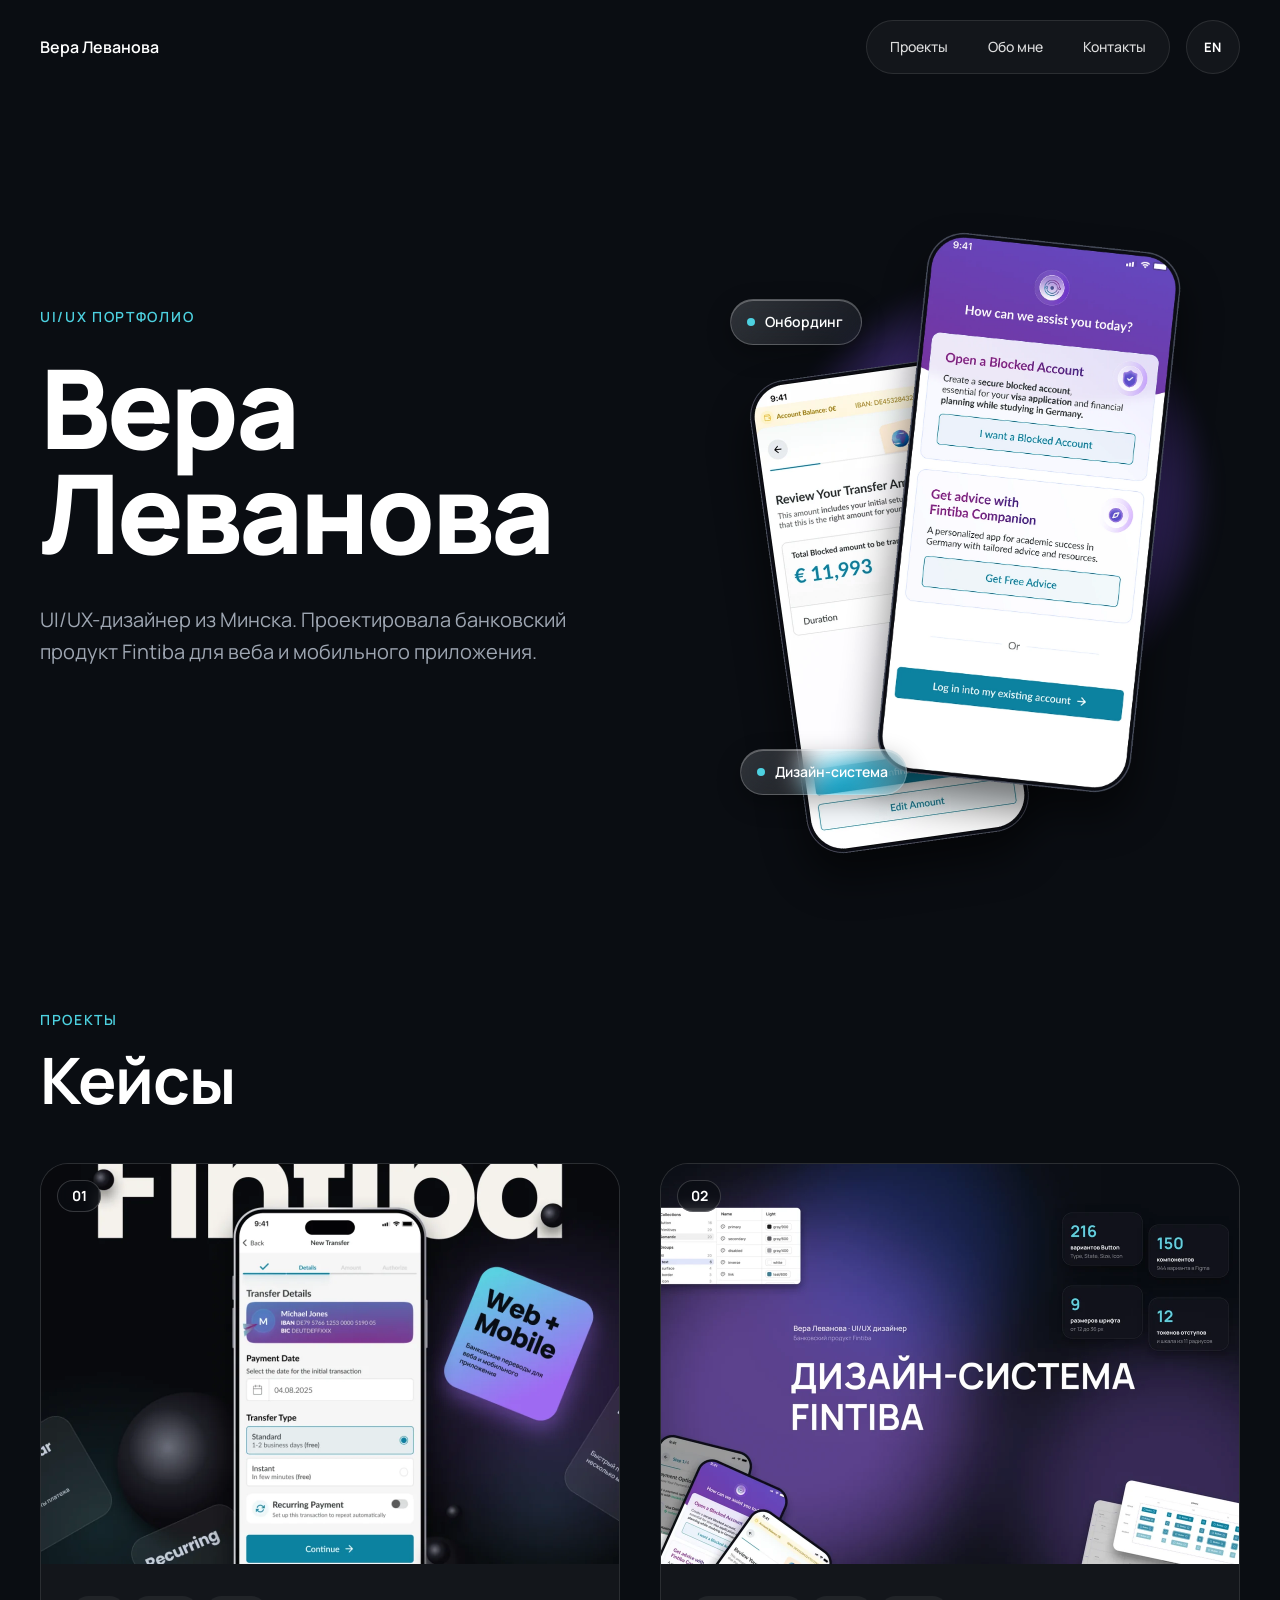
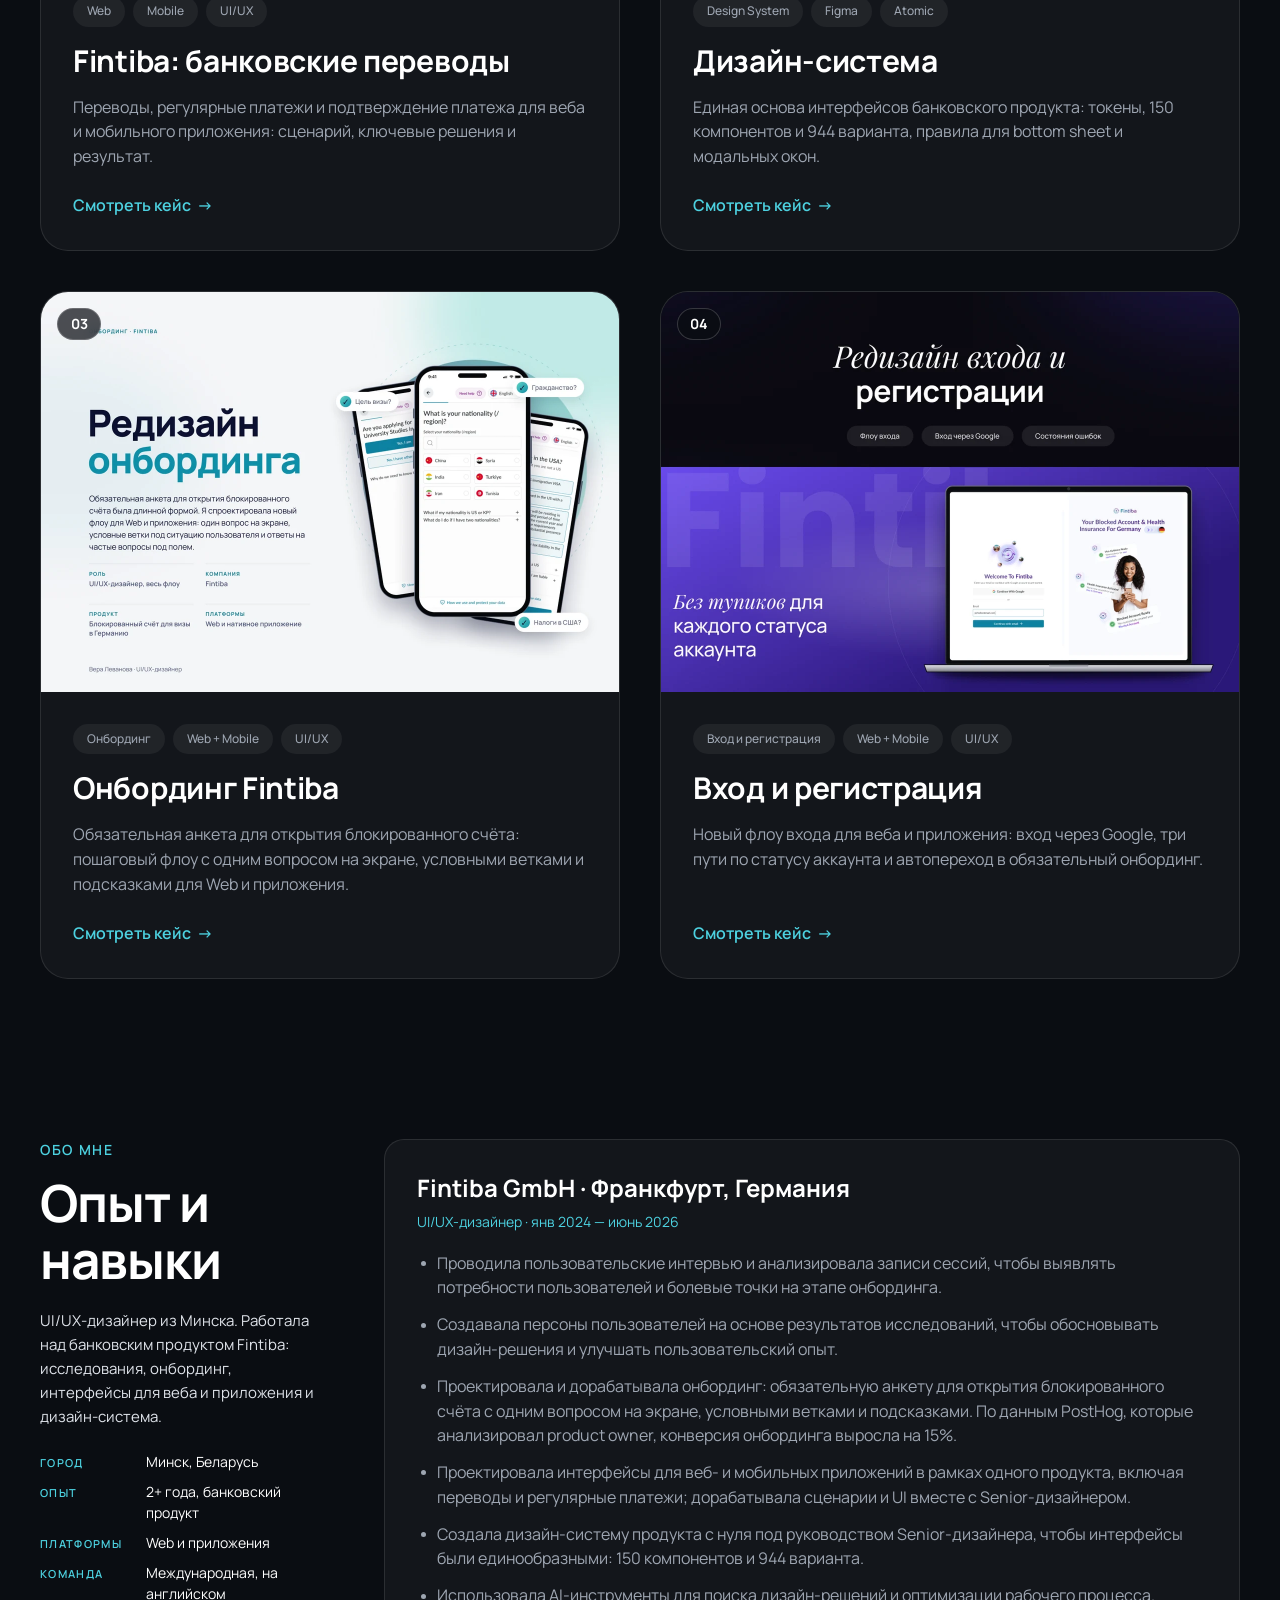
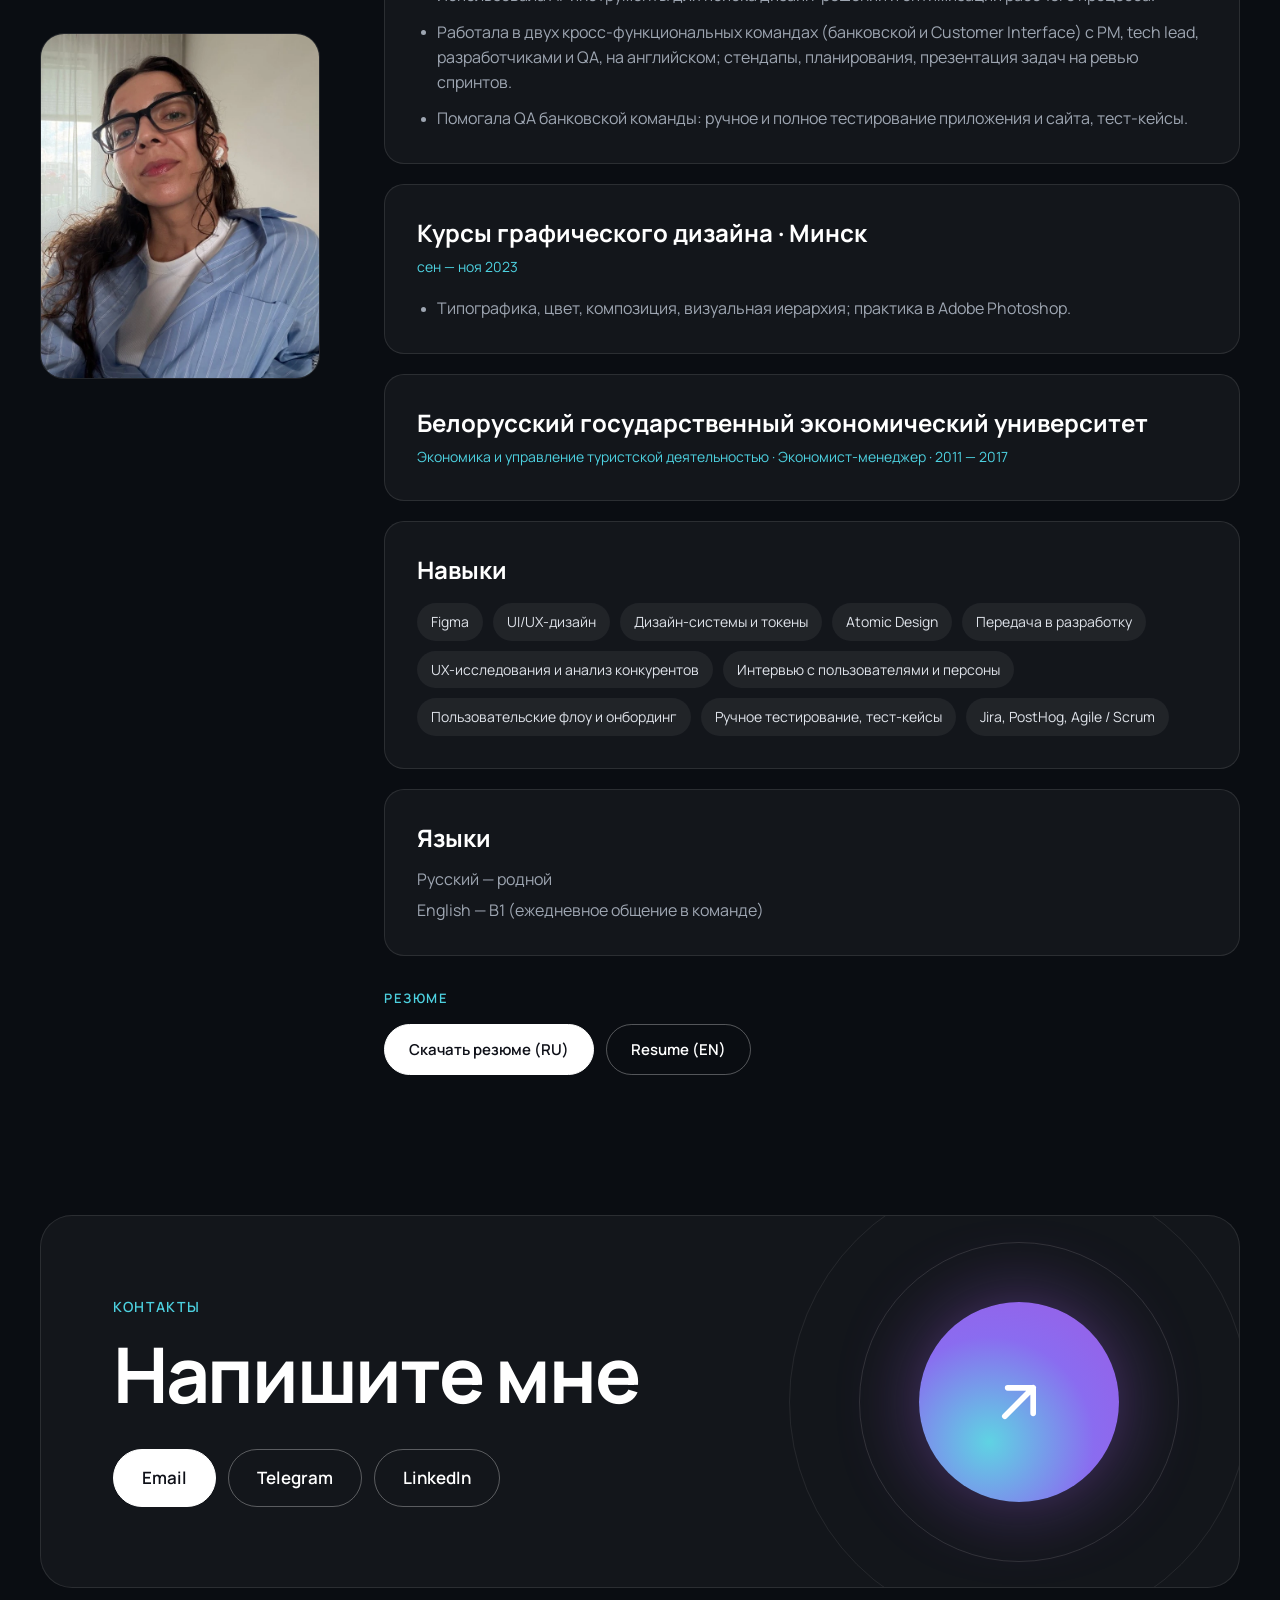
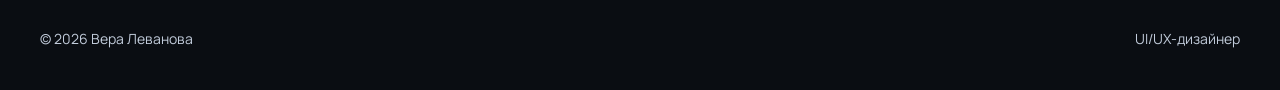
==== commit da2d6e04: "Language switch matches nav pill height across the site Co-Authored-By: Claude Opus 5 <noreply@anthr" ====
--- a/index.html
+++ b/index.html
@@ -21,7 +21,7 @@
   <link rel="preconnect" href="https://fonts.googleapis.com">
   <link rel="preconnect" href="https://fonts.gstatic.com" crossorigin>
   <link href="https://fonts.googleapis.com/css2?family=Manrope:wght@400;500;600;700;800&display=swap" rel="stylesheet">
-  <link rel="stylesheet" href="assets/css/site.css?v=1793400040">
+  <link rel="stylesheet" href="assets/css/site.css?v=1793600400">
 </head>
 <body class="home">
   <a class="skip-link" href="#main">Перейти к содержимому</a>
--- a/assets/css/site.css
+++ b/assets/css/site.css
@@ -787,11 +787,11 @@
 /* шапка закреплена сверху */
 .home .site-header { position: sticky; top: 0; padding: 20px 0; transition: background .3s, backdrop-filter .3s, border-color .3s; border-bottom: 1px solid transparent; }
 .home .site-header.is-stuck { background: rgba(10, 13, 18, .62); -webkit-backdrop-filter: blur(16px) saturate(140%); backdrop-filter: blur(16px) saturate(140%); border-bottom-color: rgba(255,255,255,.07); }
-.burger { display: none; width: 44px; height: 44px; padding: 0; border-radius: 50%; border: 1px solid var(--border); background: var(--surface); cursor: pointer; position: relative; }
-.burger span { position: absolute; left: 13px; right: 13px; height: 2px; border-radius: 2px; background: #fff; transition: transform .25s, top .25s; }
-.burger span:first-child { top: 17px; } .burger span:last-child { top: 25px; }
-.is-open .burger span:first-child { top: 21px; transform: rotate(45deg); }
-.is-open .burger span:last-child { top: 21px; transform: rotate(-45deg); }
+.burger { display: none; width: 54px; height: 54px; padding: 0; border-radius: 50%; border: 1px solid var(--border); background: var(--surface); cursor: pointer; position: relative; }
+.burger span { position: absolute; left: 16px; right: 16px; height: 2px; border-radius: 2px; background: #fff; transition: transform .25s, top .25s; }
+.burger span:first-child { top: 22px; } .burger span:last-child { top: 30px; }
+.is-open .burger span:first-child { top: 26px; transform: rotate(45deg); }
+.is-open .burger span:last-child { top: 26px; transform: rotate(-45deg); }
 @media (max-width: 700px) {
   .burger { display: block; }
   .home .site-header .nav-pill { display: none; flex-direction: column; width: 100%; border-radius: 24px; padding: 8px; }
@@ -828,8 +828,10 @@
 /* переключатель языка */
 .home .site-header .nav-pill { margin-left: auto; }
 .lang-switch {
+  display: inline-flex; align-items: center; justify-content: center; flex: none;
+  width: 54px; height: 54px; padding: 0;
   text-decoration: none; font-size: 13px; font-weight: 700; letter-spacing: .06em;
-  padding: 11px 15px; border-radius: 999px; border: 1px solid var(--border); background: var(--surface);
+  border-radius: 999px; border: 1px solid var(--border); background: var(--surface);
   color: var(--text); transition: background .2s;
 }
 .lang-switch:hover { background: var(--surface-2); }
@@ -1411,3 +1413,12 @@
 @keyframes home-orb-pulse { 0% { box-shadow: 0 0 80px rgba(155, 93, 229, .45), 0 0 0 0 rgba(155, 120, 245, .45); } 70% { box-shadow: 0 0 80px rgba(155, 93, 229, .45), 0 0 0 26px rgba(155, 120, 245, 0); } 100% { box-shadow: 0 0 80px rgba(155, 93, 229, .45), 0 0 0 0 rgba(155, 120, 245, 0); } }
 @media (max-width: 860px) { .home .contact-card .orb svg { width: 48px; height: 48px; } }
 @media (prefers-reduced-motion: reduce) { .home .contact-card .orb { animation: none; } .home .contact-card .orb svg { transition: none; } }
+
+/* переключатель языка в шапке кейсов */
+.dk-head .lang-switch, .site-header .container > .lang-switch { color: #c2ccdb; background: rgba(255,255,255,.07); border-color: rgba(255,255,255,.14); }
+.dk-head .lang-switch:hover { color: #fff; background: rgba(255,255,255,.14); }
+.site-header .container > .lang-switch { color: var(--text); background: var(--surface); border-color: var(--border); }
+.dk-head .container > .nav-pill, body:not(.home) .site-header .container > .nav-pill { margin-left: auto; }
+.dk-head .container, body:not(.home) .site-header .container { justify-content: flex-start; }
+.theme-light .site-header .container > .lang-switch { color: var(--l-navy); background: rgba(255,255,255,.75); border-color: var(--l-border); }
+.theme-light .site-header .container > .lang-switch:hover { background: #eef1f5; }
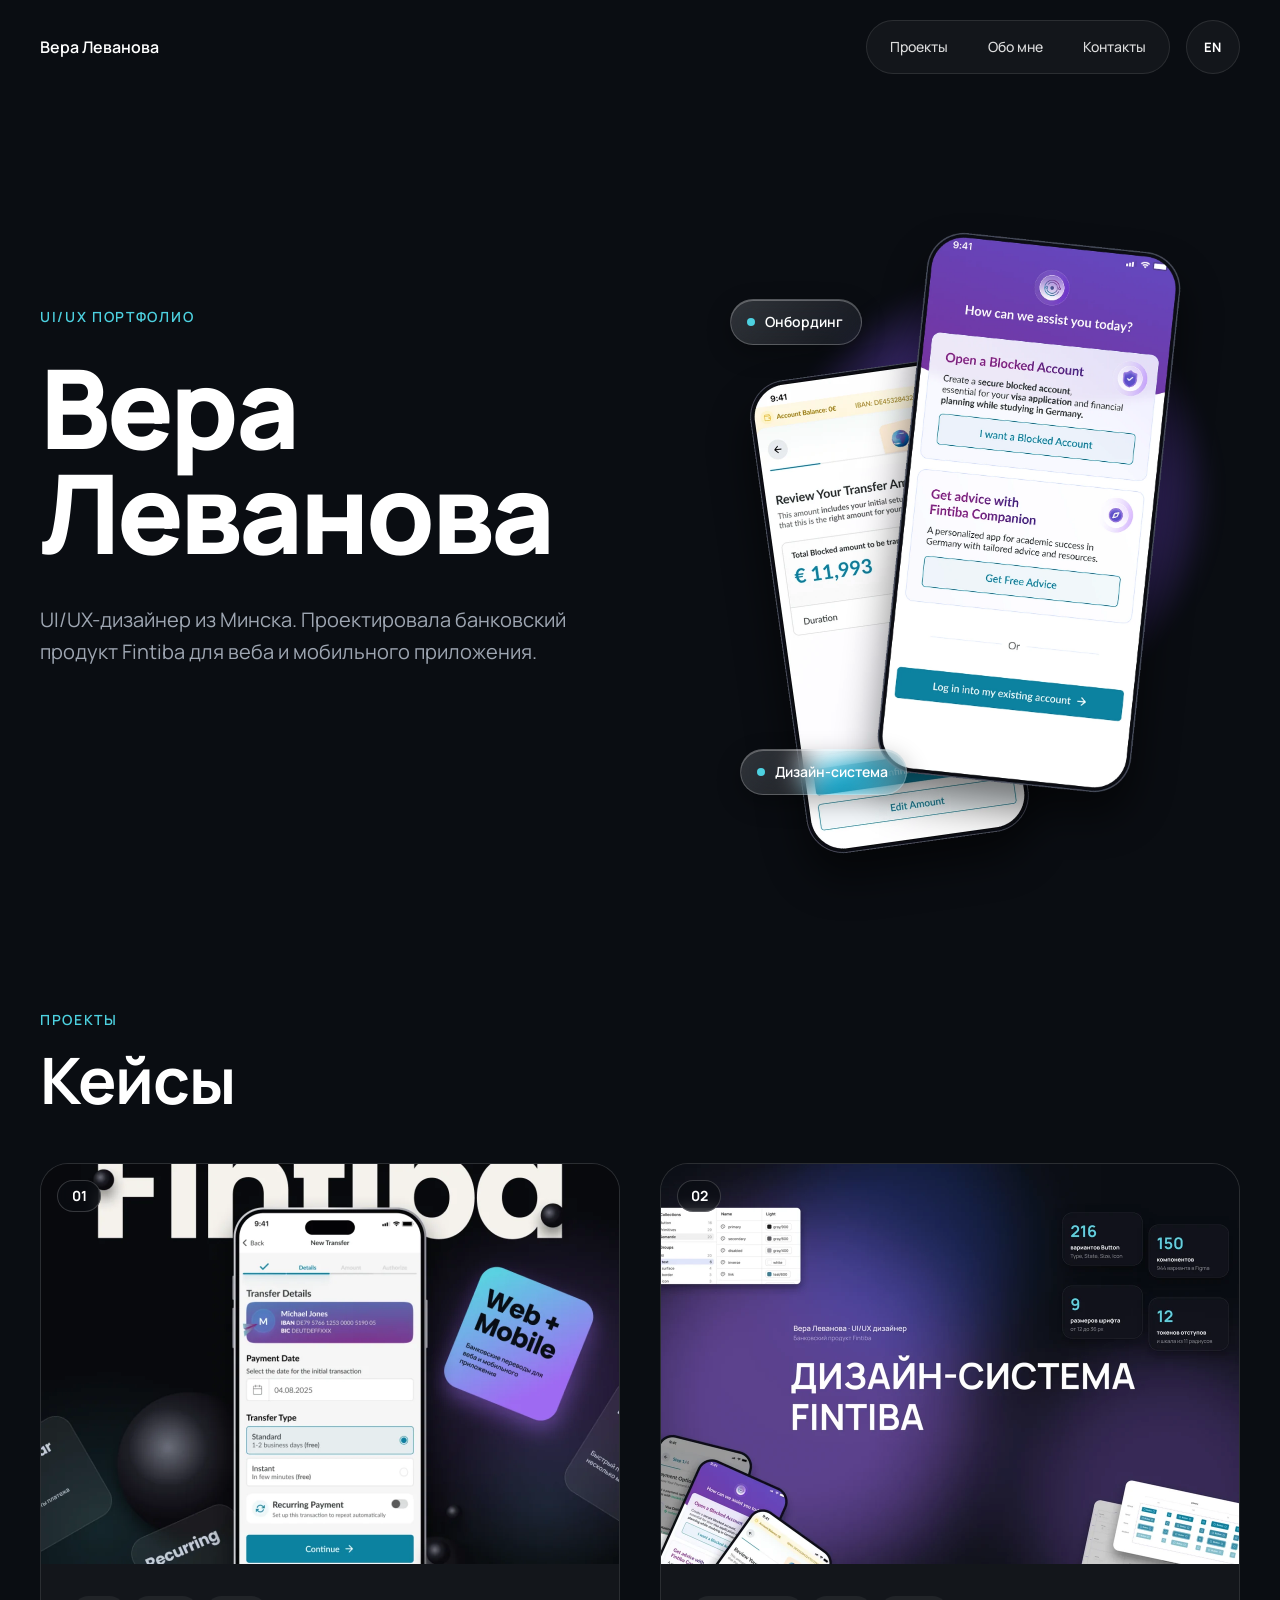
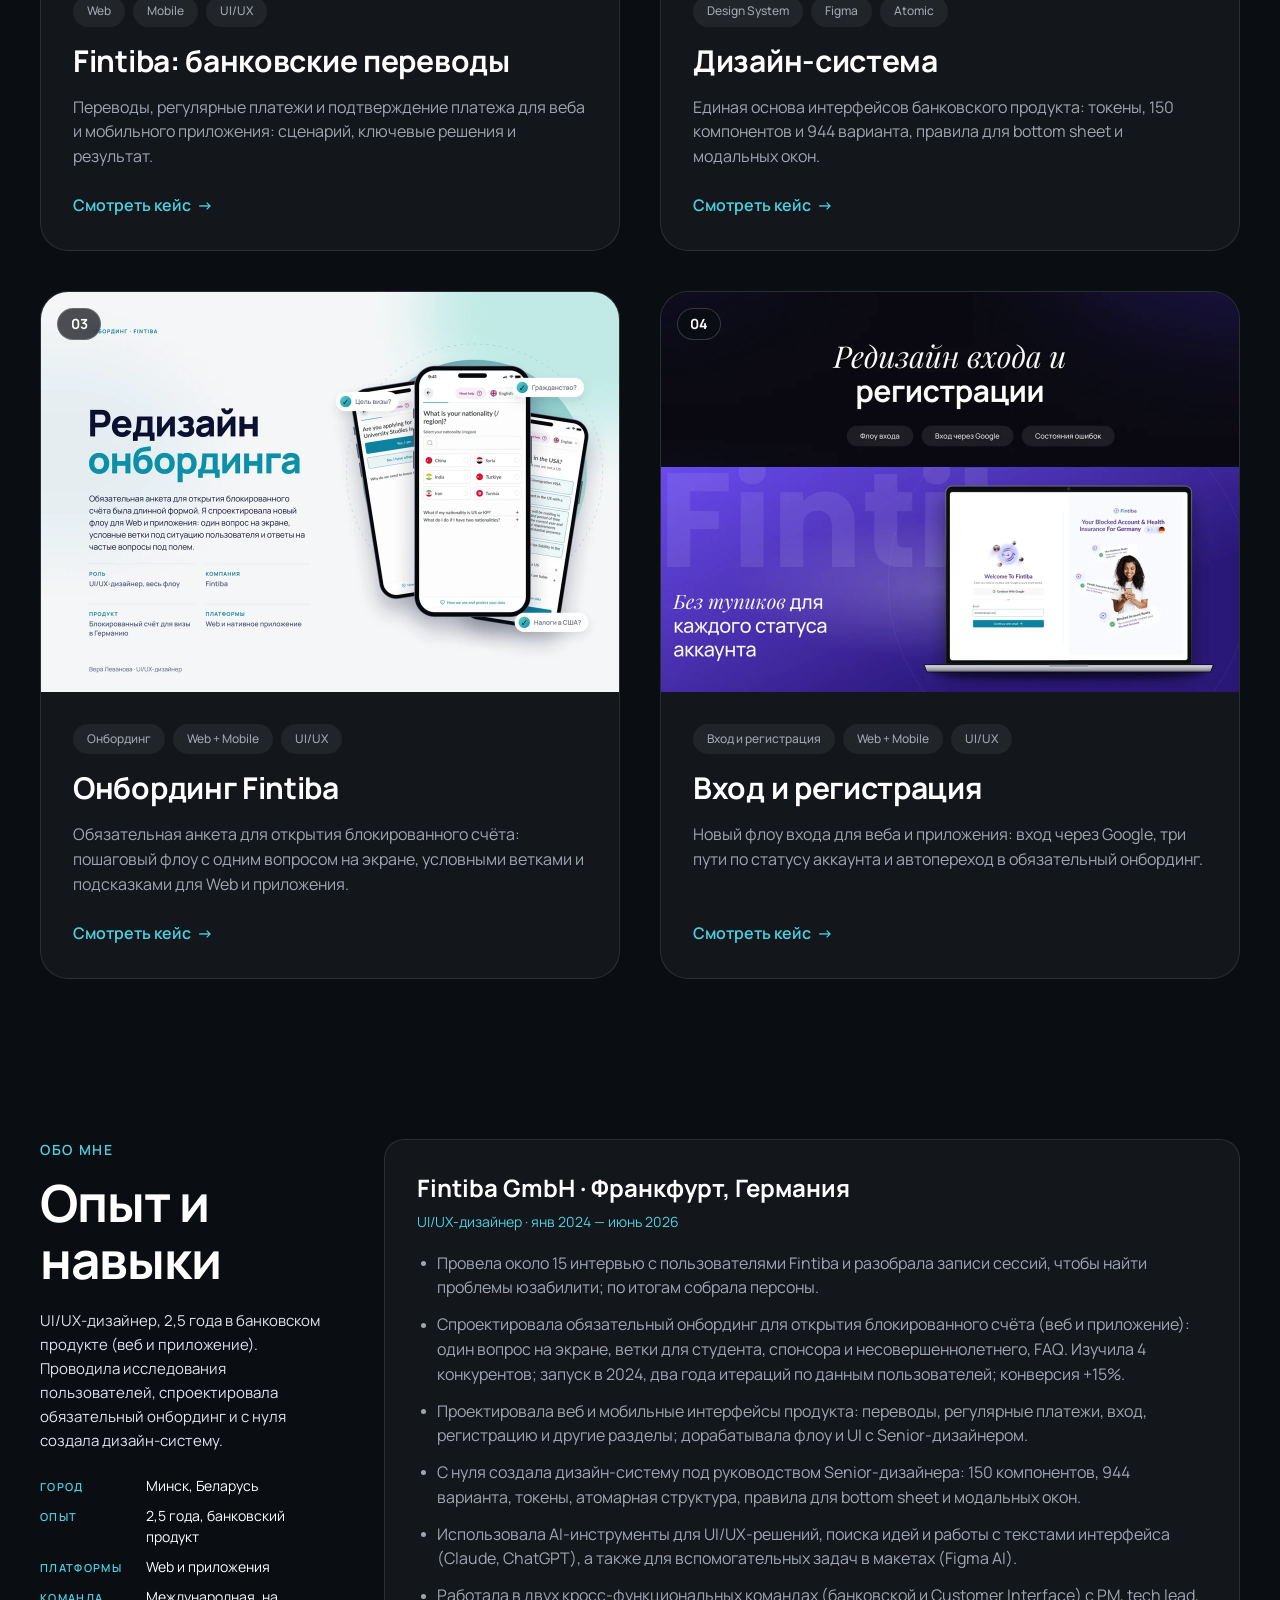
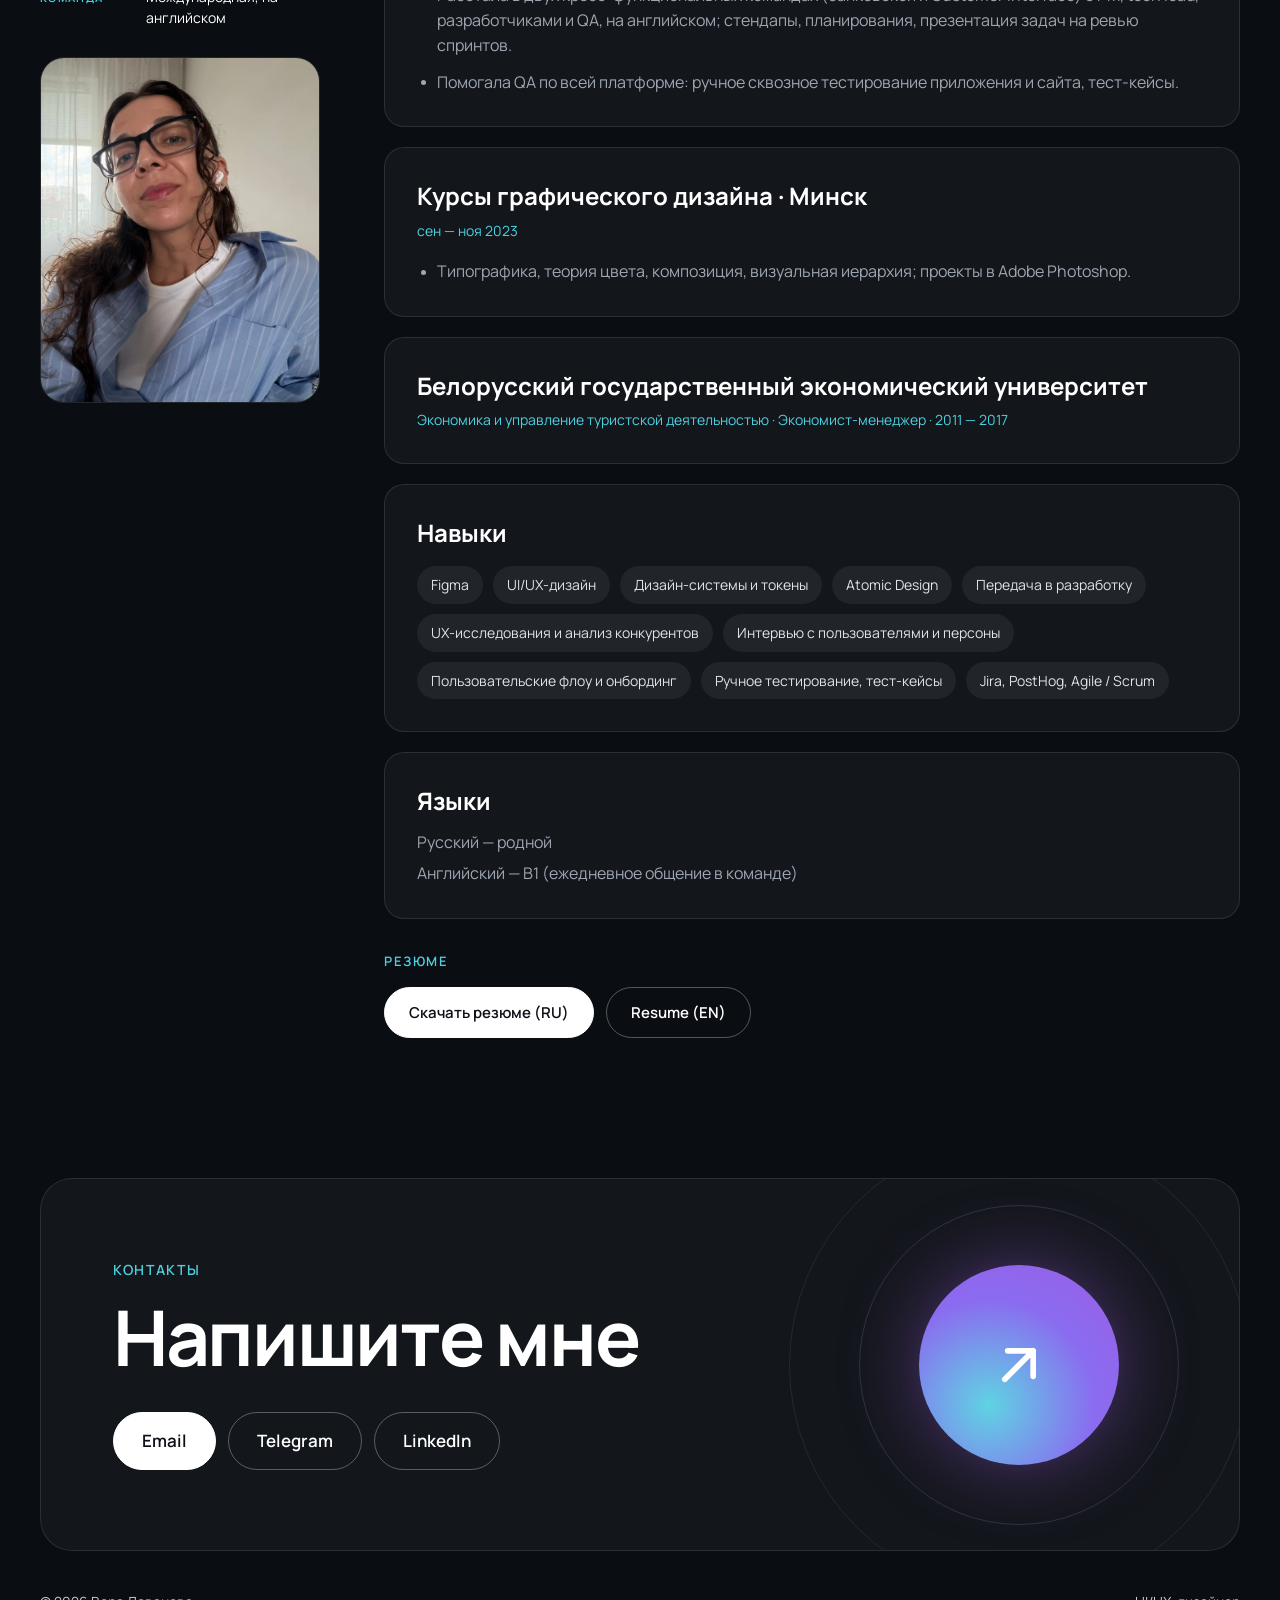
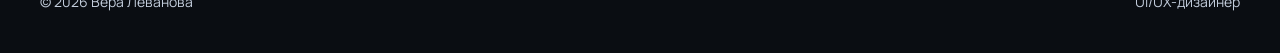
==== commit 5025a7e4: "About section matches the updated resumes Co-Authored-By: Claude Opus 5 <noreply@anthropic.com> Clau" ====
--- a/index.html
+++ b/index.html
@@ -21,7 +21,7 @@
   <link rel="preconnect" href="https://fonts.googleapis.com">
   <link rel="preconnect" href="https://fonts.gstatic.com" crossorigin>
   <link href="https://fonts.googleapis.com/css2?family=Manrope:wght@400;500;600;700;800&display=swap" rel="stylesheet">
-  <link rel="stylesheet" href="assets/css/site.css?v=1793600400">
+  <link rel="stylesheet" href="assets/css/site.css?v=1793602200">
 </head>
 <body class="home">
   <a class="skip-link" href="#main">Перейти к содержимому</a>
@@ -114,10 +114,10 @@
         <div class="about-left">
           <p class="eyebrow">Обо мне</p>
           <h2 class="section-title">Опыт и<br>навыки</h2>
-          <p class="about-intro">UI/UX-дизайнер из Минска. Работала над банковским продуктом Fintiba: исследования, онбординг, интерфейсы для веба и приложения и дизайн-система.</p>
+          <p class="about-intro">UI/UX-дизайнер, 2,5 года в банковском продукте (веб и приложение). Проводила исследования пользователей, спроектировала обязательный онбординг и с нуля создала дизайн-систему.</p>
           <dl class="facts">
             <div><dt>Город</dt><dd>Минск, Беларусь</dd></div>
-            <div><dt>Опыт</dt><dd>2+ года, банковский продукт</dd></div>
+            <div><dt>Опыт</dt><dd>2,5 года, банковский продукт</dd></div>
             <div><dt>Платформы</dt><dd>Web и приложения</dd></div>
             <div><dt>Команда</dt><dd>Международная, на английском</dd></div>
           </dl>
@@ -129,14 +129,13 @@
             <h3>Fintiba GmbH · Франкфурт, Германия</h3>
             <p class="meta">UI/UX-дизайнер · янв 2024 — июнь 2026</p>
             <ul>
-              <li>Проводила пользовательские интервью и анализировала записи сессий, чтобы выявлять потребности пользователей и болевые точки на этапе онбординга.</li>
-              <li>Создавала персоны пользователей на основе результатов исследований, чтобы обосновывать дизайн-решения и улучшать пользовательский опыт.</li>
-              <li>Проектировала и дорабатывала онбординг: обязательную анкету для открытия блокированного счёта с одним вопросом на экране, условными ветками и подсказками. По данным PostHog, которые анализировал product owner, конверсия онбординга выросла на 15%.</li>
-              <li>Проектировала интерфейсы для веб- и мобильных приложений в рамках одного продукта, включая переводы и регулярные платежи; дорабатывала сценарии и UI вместе с Senior-дизайнером.</li>
-              <li>Создала дизайн-систему продукта с нуля под руководством Senior-дизайнера, чтобы интерфейсы были единообразными: 150 компонентов и 944 варианта.</li>
-              <li>Использовала AI-инструменты для поиска дизайн-решений и оптимизации рабочего процесса.</li>
+              <li>Провела около 15 интервью с пользователями Fintiba и разобрала записи сессий, чтобы найти проблемы юзабилити; по итогам собрала персоны.</li>
+              <li>Спроектировала обязательный онбординг для открытия блокированного счёта (веб и приложение): один вопрос на экране, ветки для студента, спонсора и несовершеннолетнего, FAQ. Изучила 4 конкурентов; запуск в 2024, два года итераций по данным пользователей; конверсия +15%.</li>
+              <li>Проектировала веб и мобильные интерфейсы продукта: переводы, регулярные платежи, вход, регистрацию и другие разделы; дорабатывала флоу и UI с Senior-дизайнером.</li>
+              <li>С нуля создала дизайн-систему под руководством Senior-дизайнера: 150 компонентов, 944 варианта, токены, атомарная структура, правила для bottom sheet и модальных окон.</li>
+              <li>Использовала AI-инструменты для UI/UX-решений, поиска идей и работы с текстами интерфейса (Claude, ChatGPT), а также для вспомогательных задач в макетах (Figma AI).</li>
               <li>Работала в двух кросс-функциональных командах (банковской и Customer Interface) с PM, tech lead, разработчиками и QA, на английском; стендапы, планирования, презентация задач на ревью спринтов.</li>
-              <li>Помогала QA банковской команды: ручное и полное тестирование приложения и сайта, тест-кейсы.</li>
+              <li>Помогала QA по всей платформе: ручное сквозное тестирование приложения и сайта, тест-кейсы.</li>
             </ul>
           </article>
 
@@ -144,7 +143,7 @@
             <h3>Курсы графического дизайна · Минск</h3>
             <p class="meta">сен — ноя 2023</p>
             <ul>
-              <li>Типографика, цвет, композиция, визуальная иерархия; практика в Adobe Photoshop.</li>
+              <li>Типографика, теория цвета, композиция, визуальная иерархия; проекты в Adobe Photoshop.</li>
             </ul>
           </article>
 
@@ -166,15 +165,15 @@
             <h3>Языки</h3>
             <div class="langs">
               <span>Русский — родной</span>
-              <span>English — B1 (ежедневное общение в команде)</span>
+              <span>Английский — B1 (ежедневное общение в команде)</span>
             </div>
           </article>
 
           <div class="resume">
             <p class="eyebrow">Резюме</p>
             <div class="resume-actions">
-              <a class="btn btn--solid" href="assets/cv/CV_Levanova_RU.pdf" download>Скачать резюме (RU)</a>
-              <a class="btn" href="assets/cv/CV_Levanova_EN.pdf" download>Resume (EN)</a>
+              <a class="btn btn--solid" href="assets/cv/CV_Levanova_RU.pdf?v=1793602100" download>Скачать резюме (RU)</a>
+              <a class="btn" href="assets/cv/CV_Levanova_EN.pdf?v=1793602100" download>Resume (EN)</a>
             </div>
           </div>
         </div>
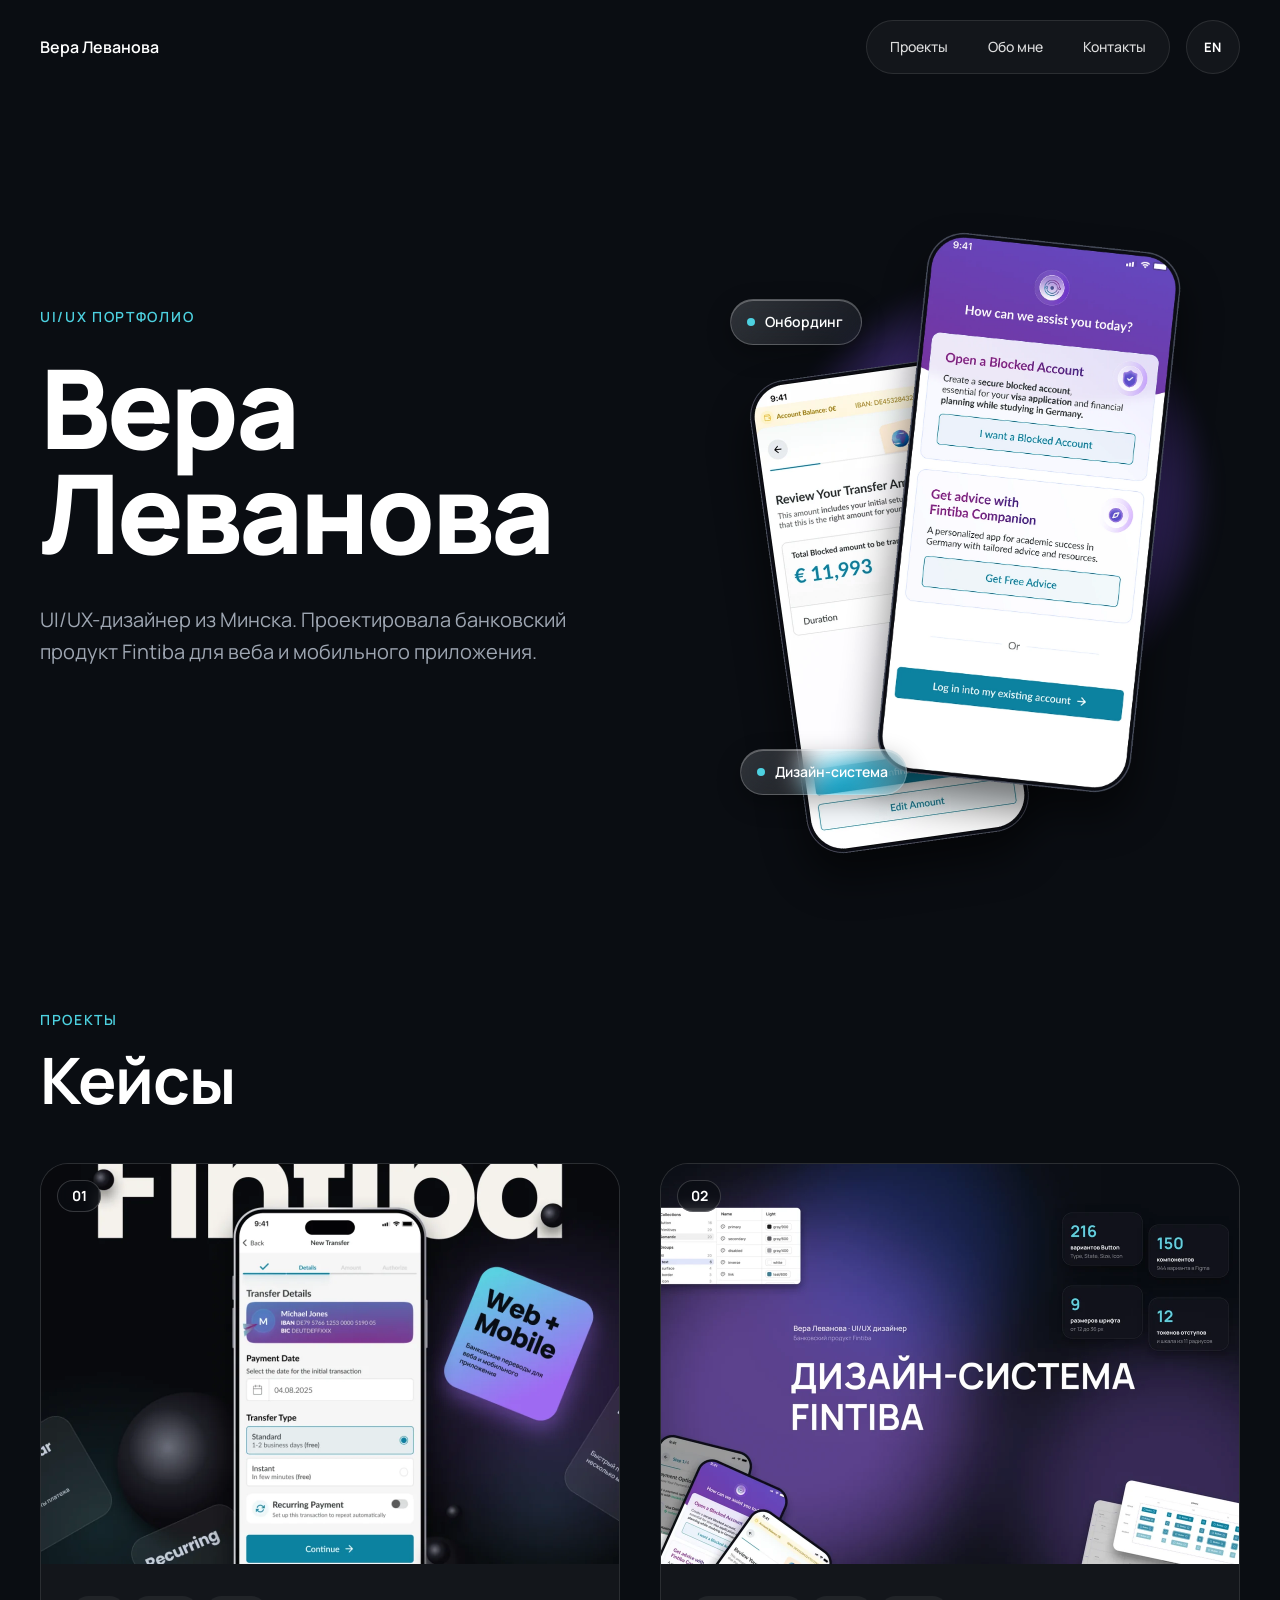
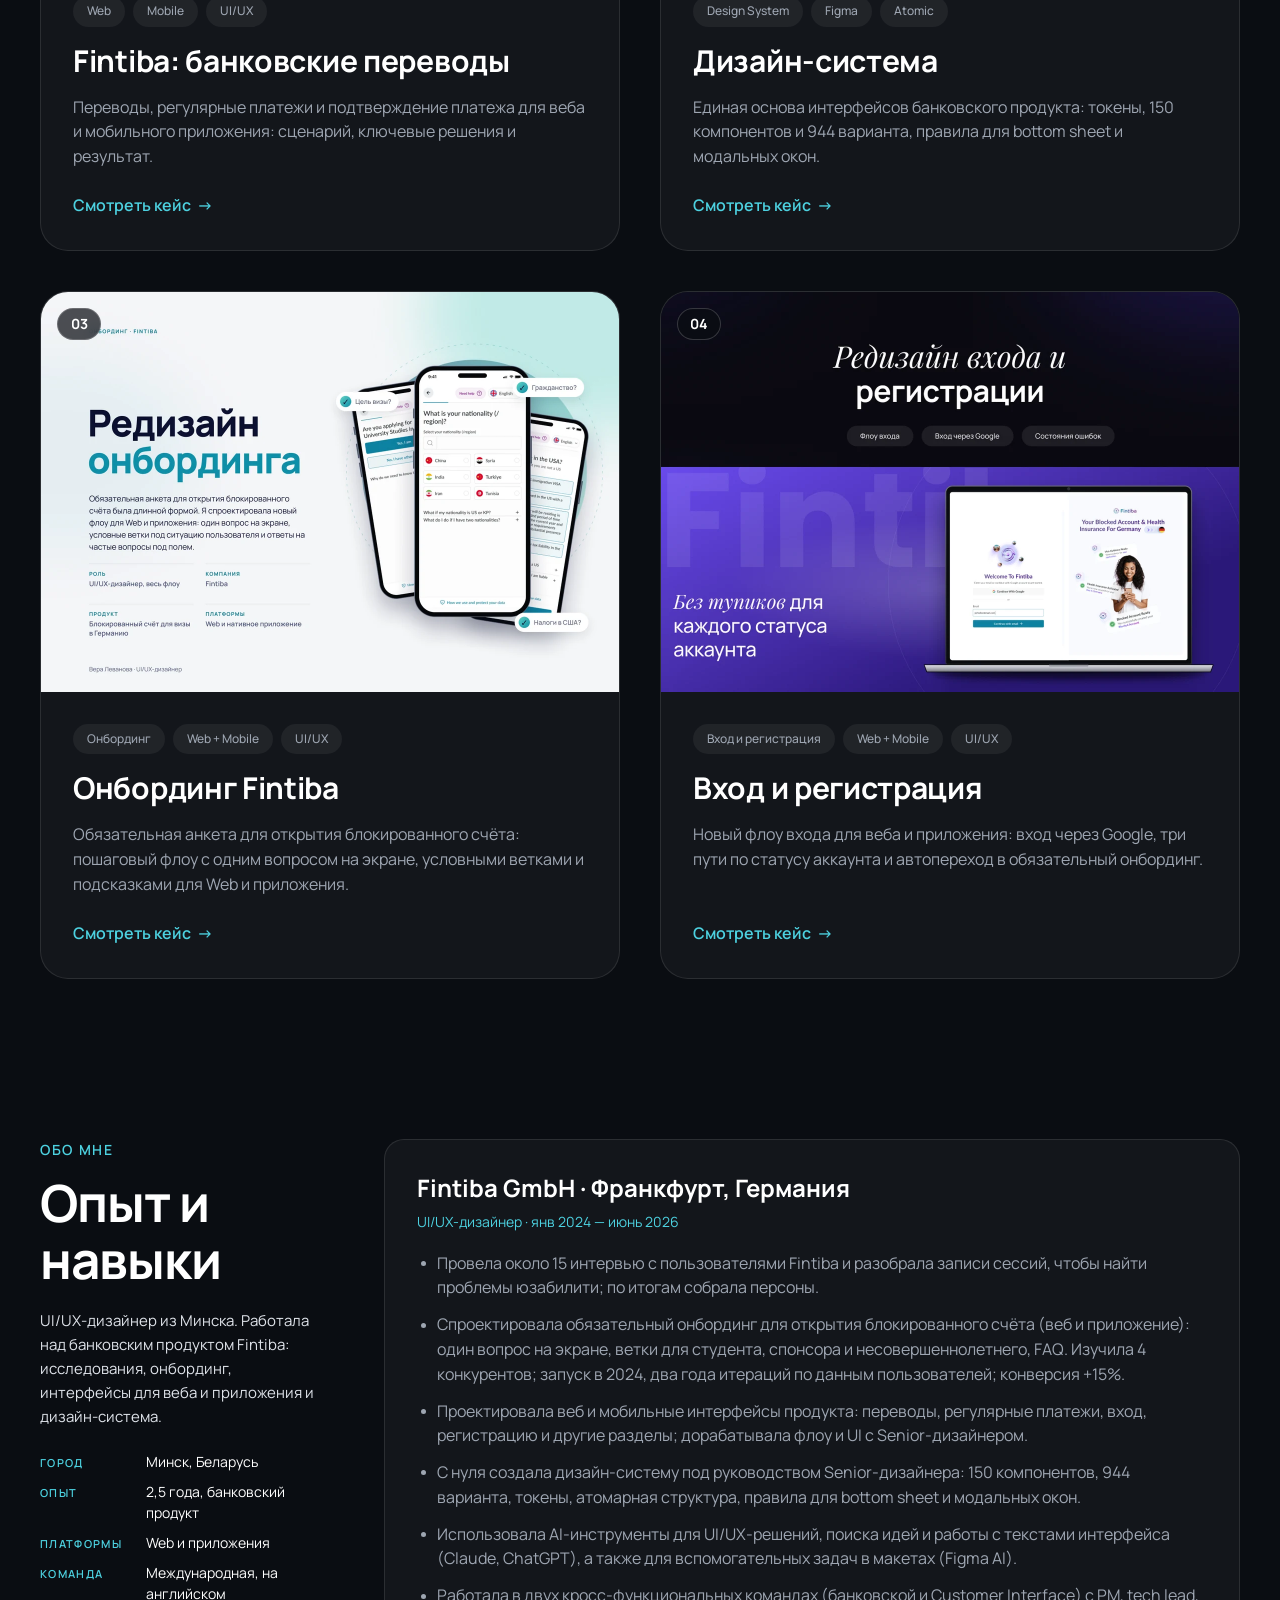
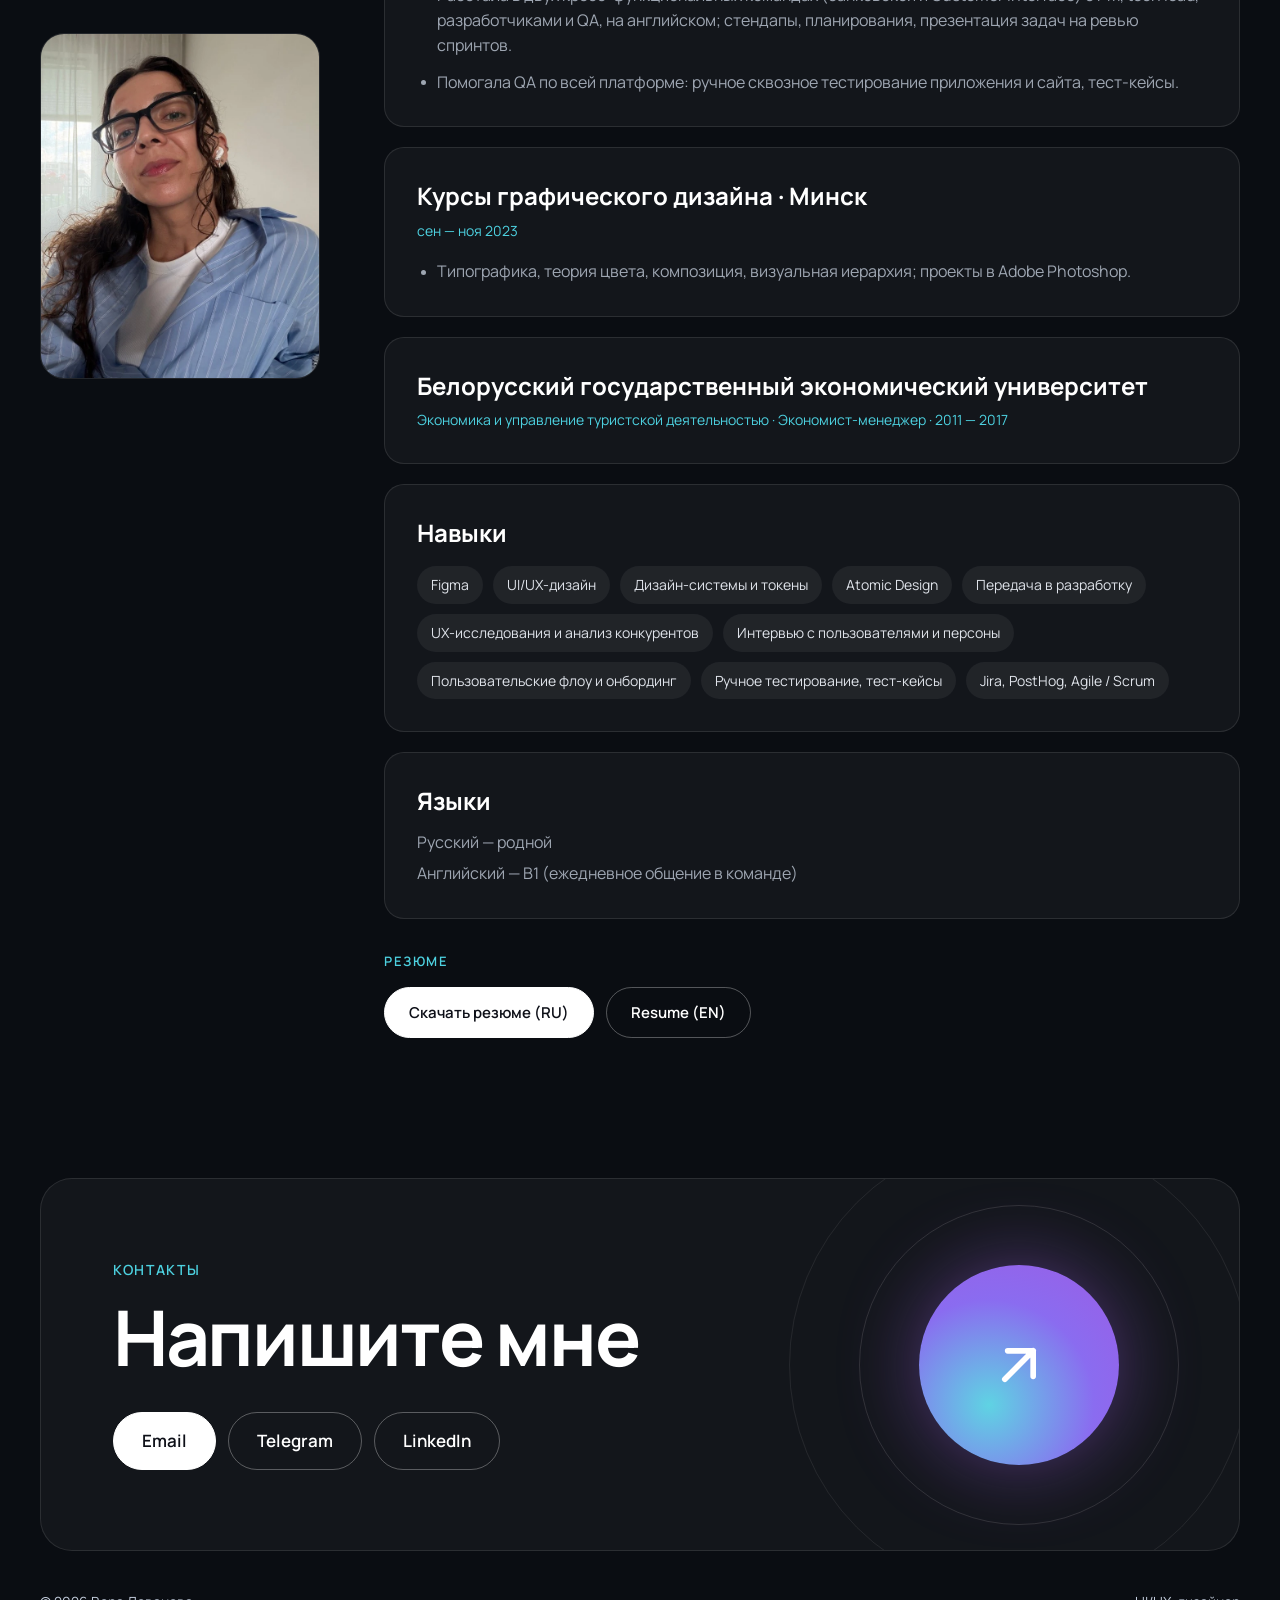
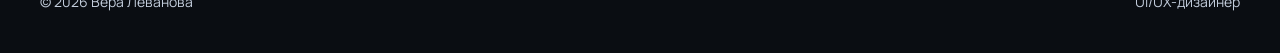
==== commit b3dcfb69: "Restore the original About intro line Co-Authored-By: Claude Opus 5 <noreply@anthropic.com> Claude-S" ====
--- a/index.html
+++ b/index.html
@@ -21,7 +21,7 @@
   <link rel="preconnect" href="https://fonts.googleapis.com">
   <link rel="preconnect" href="https://fonts.gstatic.com" crossorigin>
   <link href="https://fonts.googleapis.com/css2?family=Manrope:wght@400;500;600;700;800&display=swap" rel="stylesheet">
-  <link rel="stylesheet" href="assets/css/site.css?v=1793602200">
+  <link rel="stylesheet" href="assets/css/site.css?v=1793602300">
 </head>
 <body class="home">
   <a class="skip-link" href="#main">Перейти к содержимому</a>
@@ -114,7 +114,7 @@
         <div class="about-left">
           <p class="eyebrow">Обо мне</p>
           <h2 class="section-title">Опыт и<br>навыки</h2>
-          <p class="about-intro">UI/UX-дизайнер, 2,5 года в банковском продукте (веб и приложение). Проводила исследования пользователей, спроектировала обязательный онбординг и с нуля создала дизайн-систему.</p>
+          <p class="about-intro">UI/UX-дизайнер из Минска. Работала над банковским продуктом Fintiba: исследования, онбординг, интерфейсы для веба и приложения и дизайн-система.</p>
           <dl class="facts">
             <div><dt>Город</dt><dd>Минск, Беларусь</dd></div>
             <div><dt>Опыт</dt><dd>2,5 года, банковский продукт</dd></div>
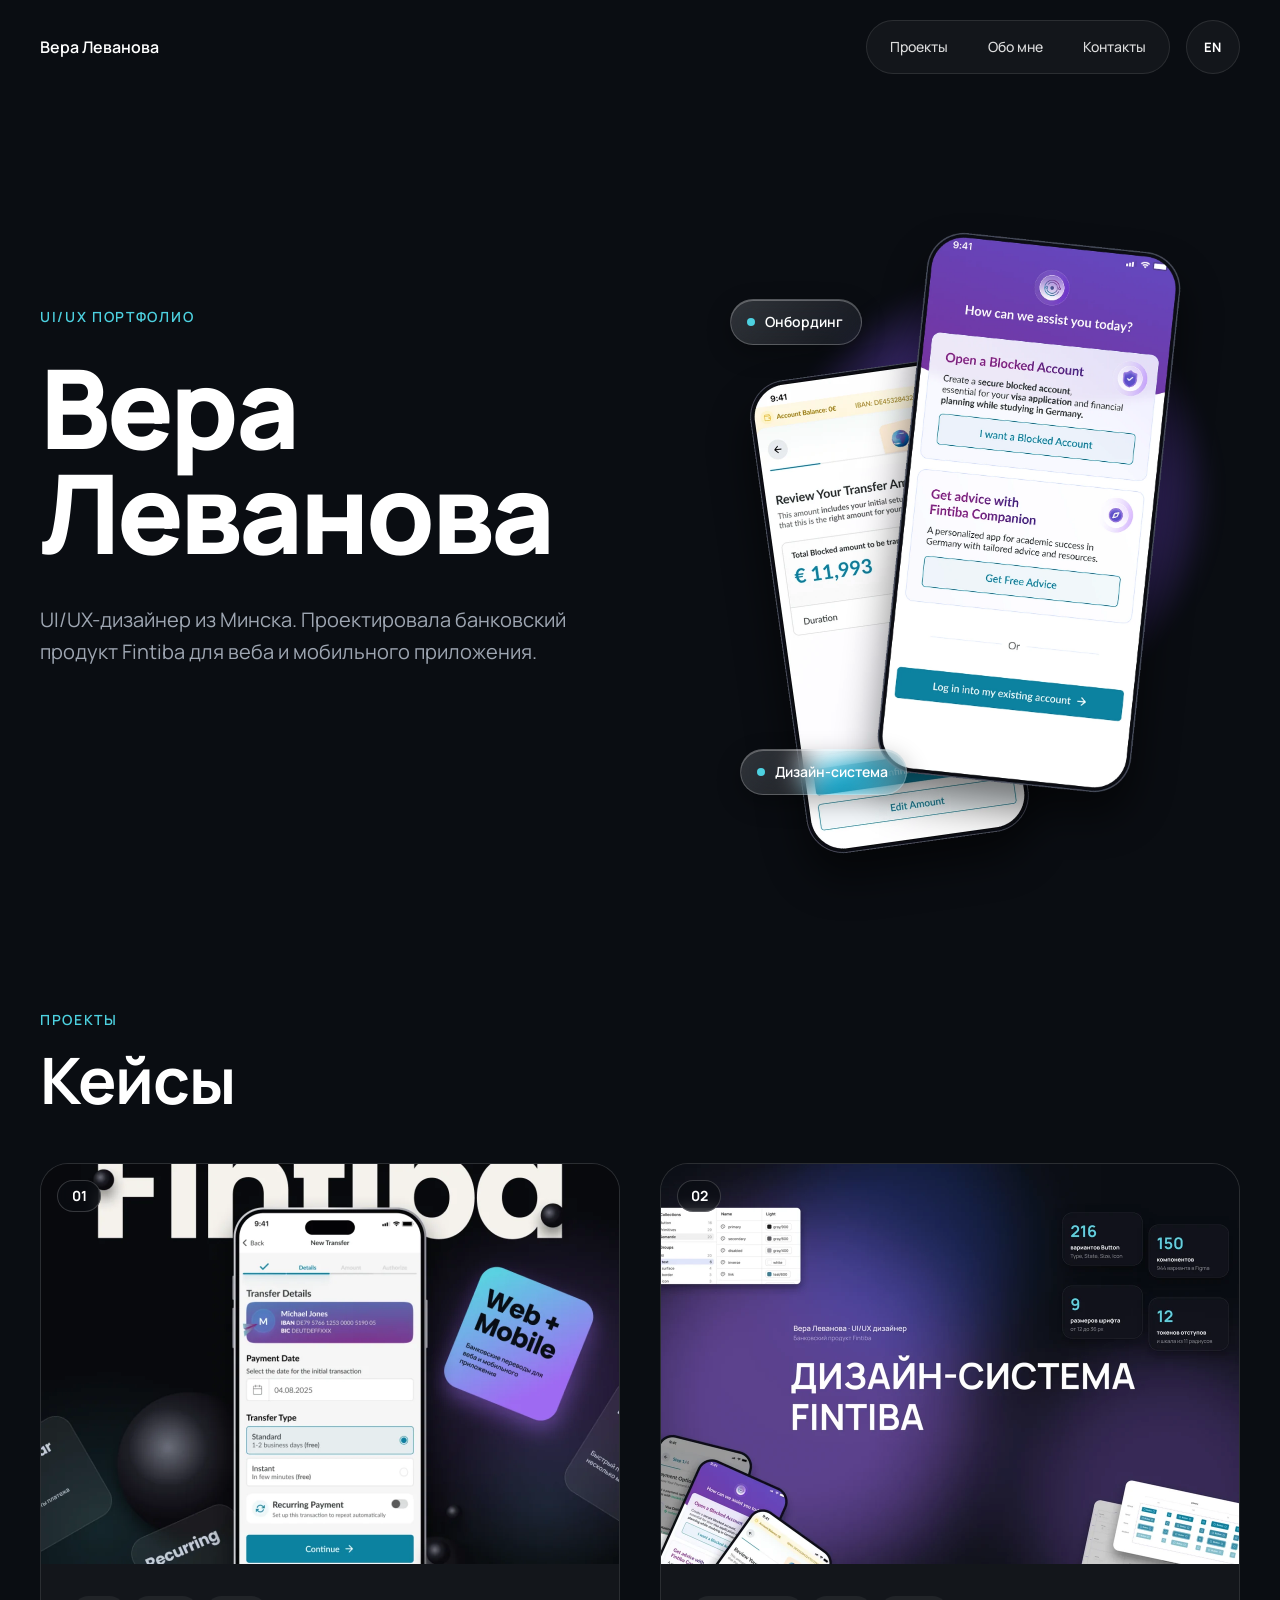
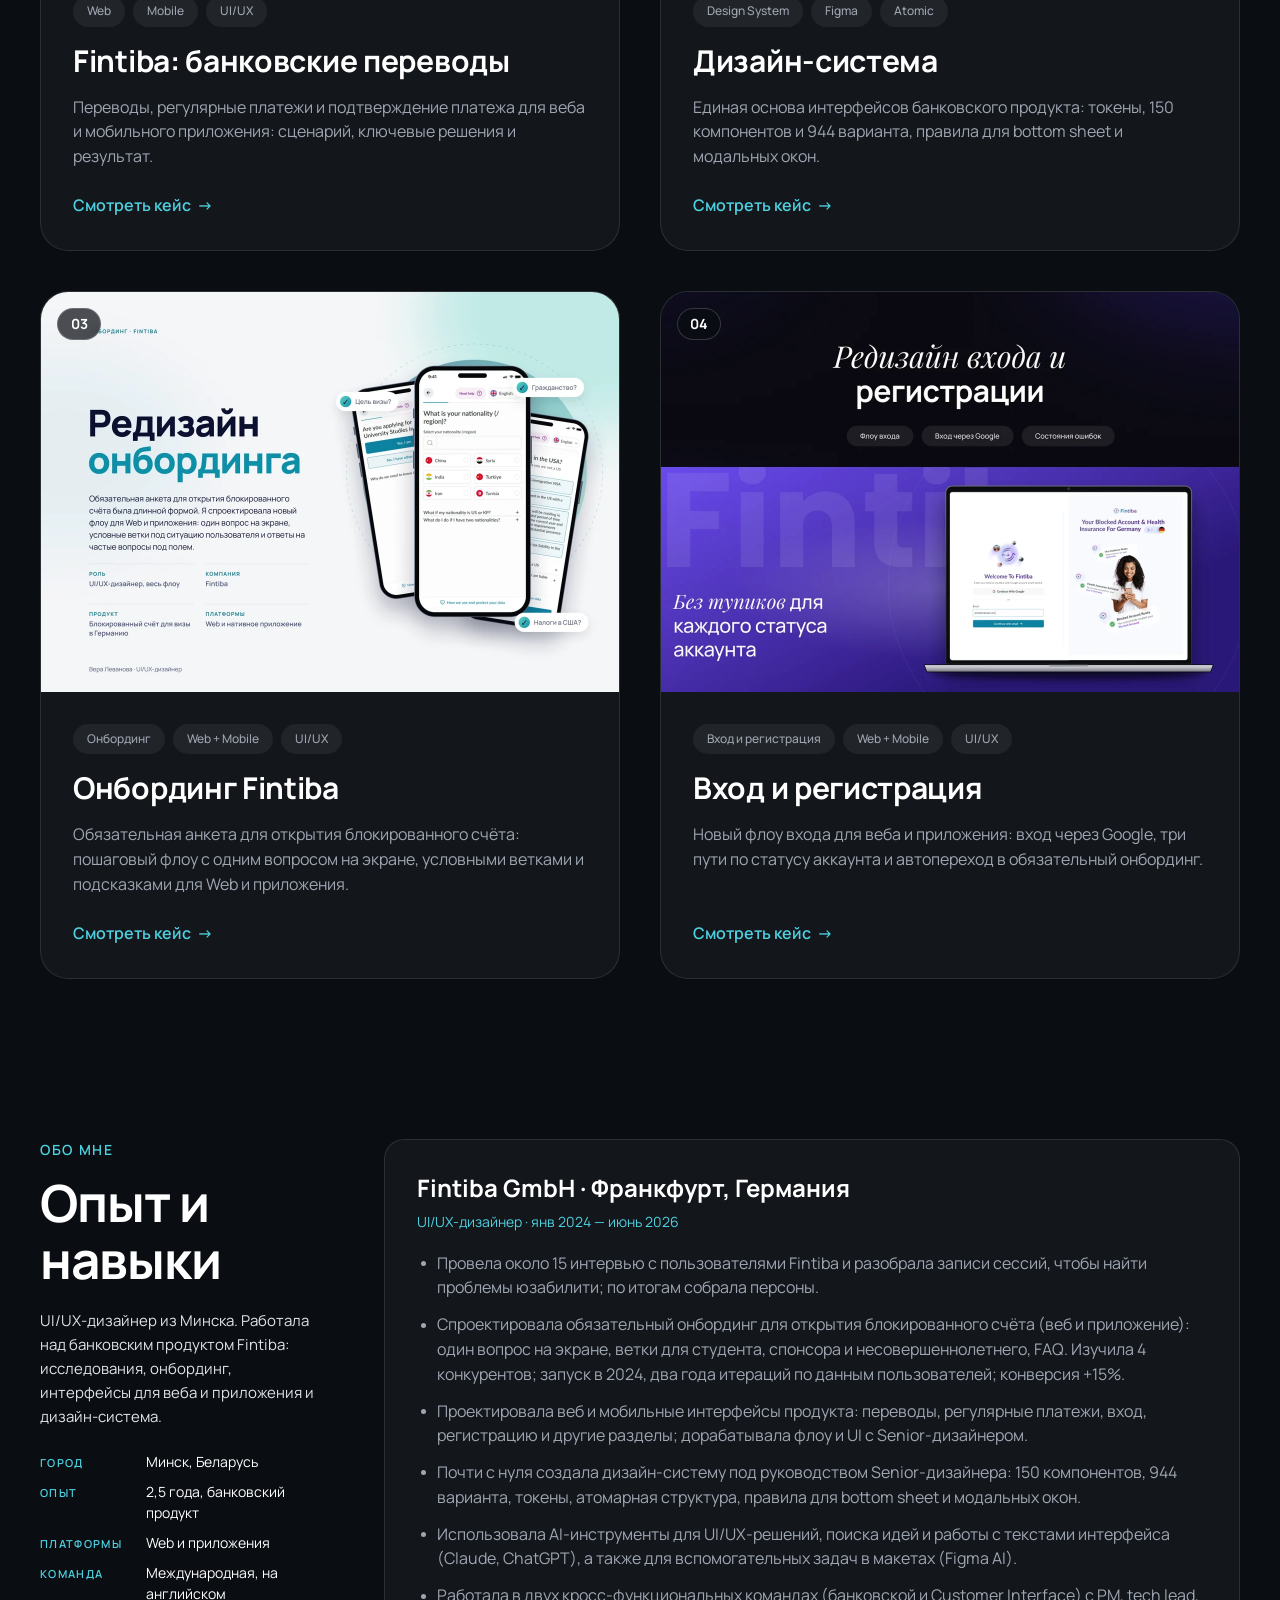
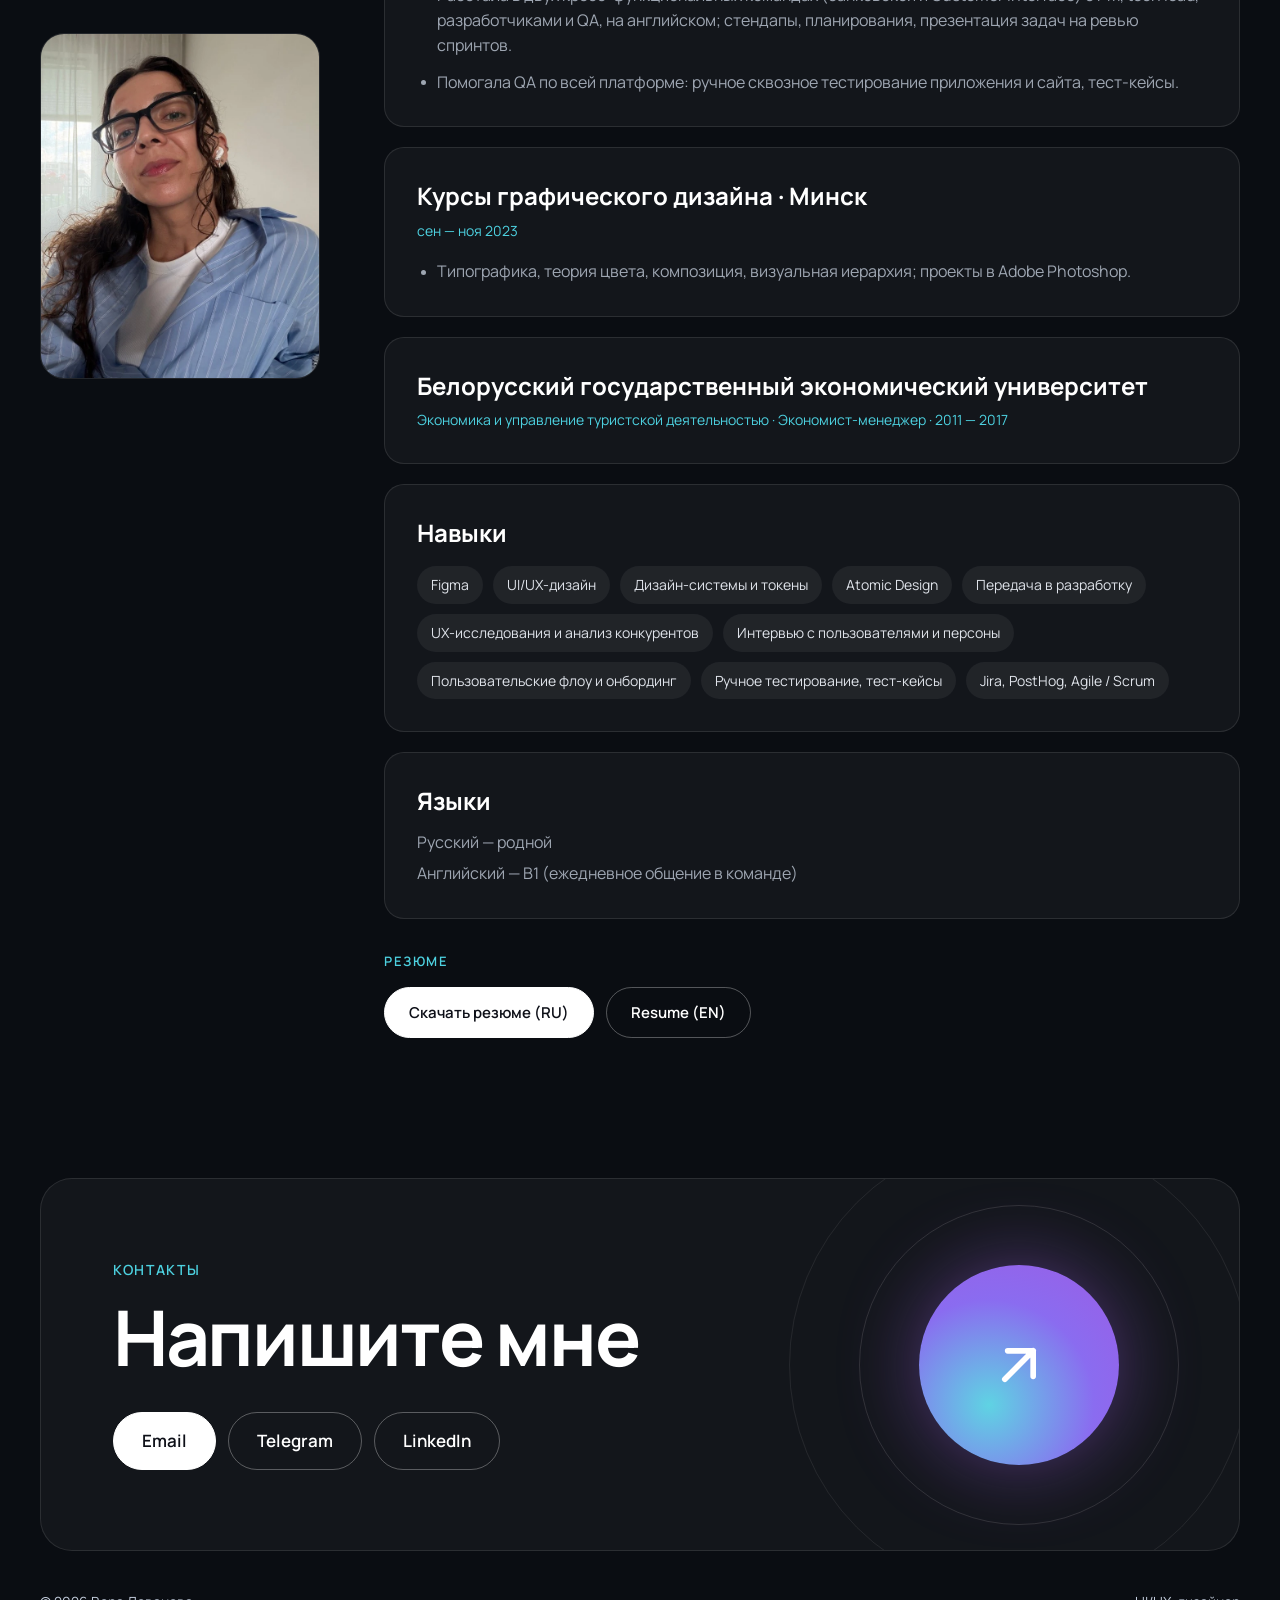
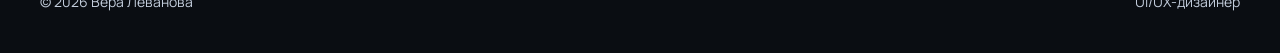
==== commit 404c6204: "Design system: 'almost from scratch' wording Co-Authored-By: Claude Opus 5 <noreply@anthropic.com> C" ====
--- a/index.html
+++ b/index.html
@@ -21,7 +21,7 @@
   <link rel="preconnect" href="https://fonts.googleapis.com">
   <link rel="preconnect" href="https://fonts.gstatic.com" crossorigin>
   <link href="https://fonts.googleapis.com/css2?family=Manrope:wght@400;500;600;700;800&display=swap" rel="stylesheet">
-  <link rel="stylesheet" href="assets/css/site.css?v=1793602300">
+  <link rel="stylesheet" href="assets/css/site.css?v=1794825900">
 </head>
 <body class="home">
   <a class="skip-link" href="#main">Перейти к содержимому</a>
@@ -132,7 +132,7 @@
               <li>Провела около 15 интервью с пользователями Fintiba и разобрала записи сессий, чтобы найти проблемы юзабилити; по итогам собрала персоны.</li>
               <li>Спроектировала обязательный онбординг для открытия блокированного счёта (веб и приложение): один вопрос на экране, ветки для студента, спонсора и несовершеннолетнего, FAQ. Изучила 4 конкурентов; запуск в 2024, два года итераций по данным пользователей; конверсия +15%.</li>
               <li>Проектировала веб и мобильные интерфейсы продукта: переводы, регулярные платежи, вход, регистрацию и другие разделы; дорабатывала флоу и UI с Senior-дизайнером.</li>
-              <li>С нуля создала дизайн-систему под руководством Senior-дизайнера: 150 компонентов, 944 варианта, токены, атомарная структура, правила для bottom sheet и модальных окон.</li>
+              <li>Почти с нуля создала дизайн-систему под руководством Senior-дизайнера: 150 компонентов, 944 варианта, токены, атомарная структура, правила для bottom sheet и модальных окон.</li>
               <li>Использовала AI-инструменты для UI/UX-решений, поиска идей и работы с текстами интерфейса (Claude, ChatGPT), а также для вспомогательных задач в макетах (Figma AI).</li>
               <li>Работала в двух кросс-функциональных командах (банковской и Customer Interface) с PM, tech lead, разработчиками и QA, на английском; стендапы, планирования, презентация задач на ревью спринтов.</li>
               <li>Помогала QA по всей платформе: ручное сквозное тестирование приложения и сайта, тест-кейсы.</li>
